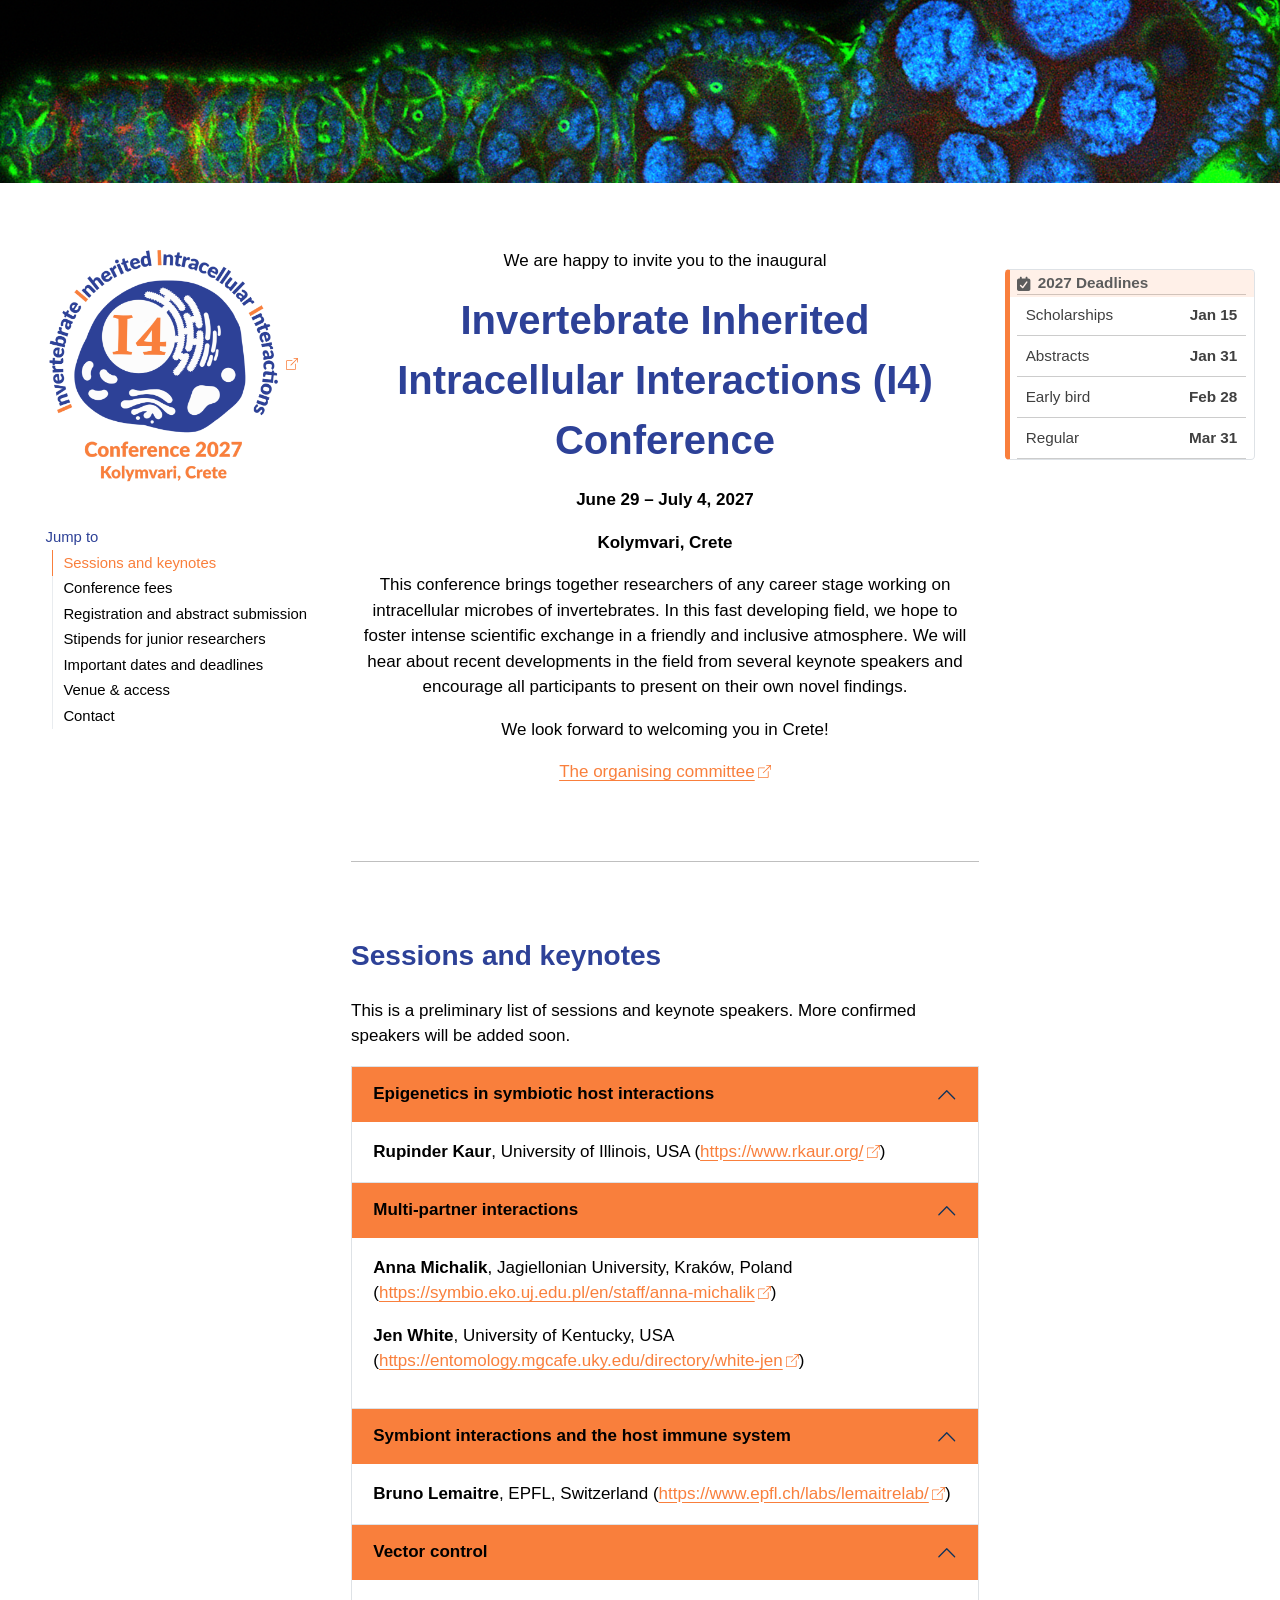
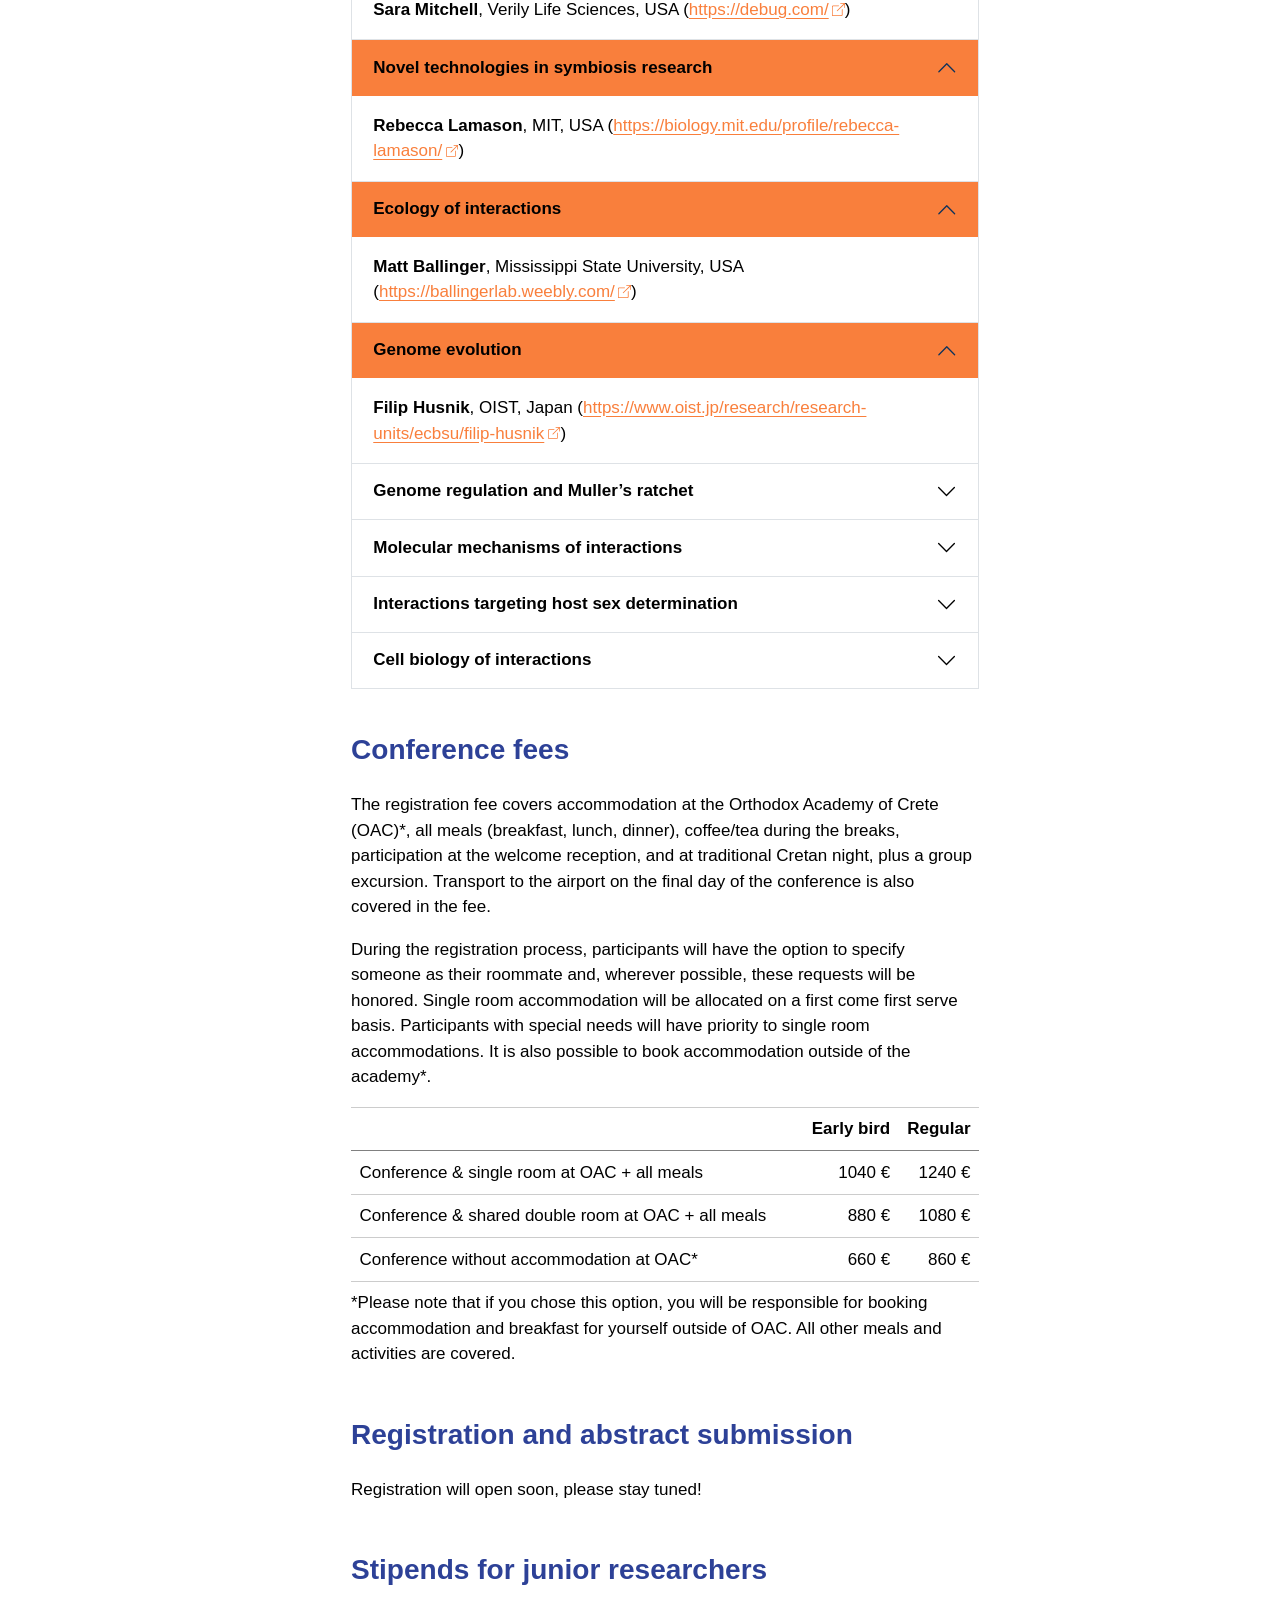
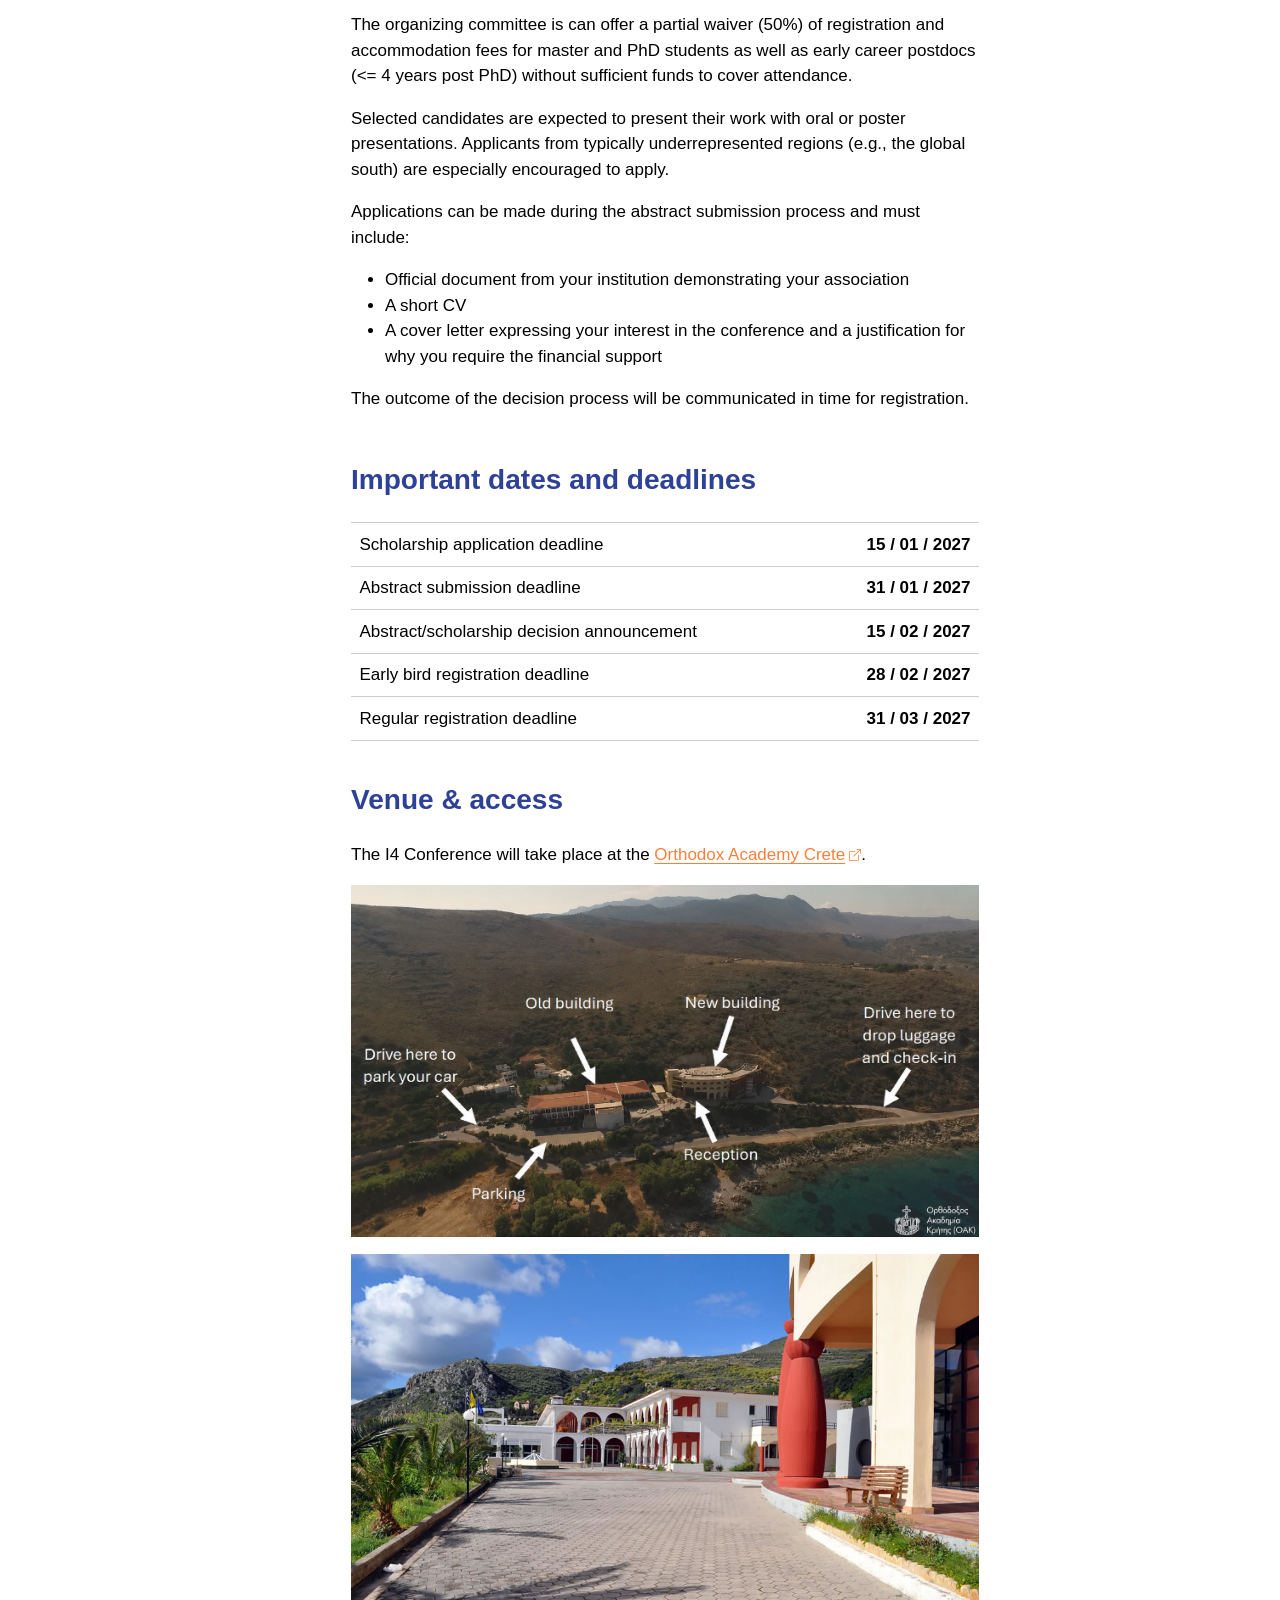
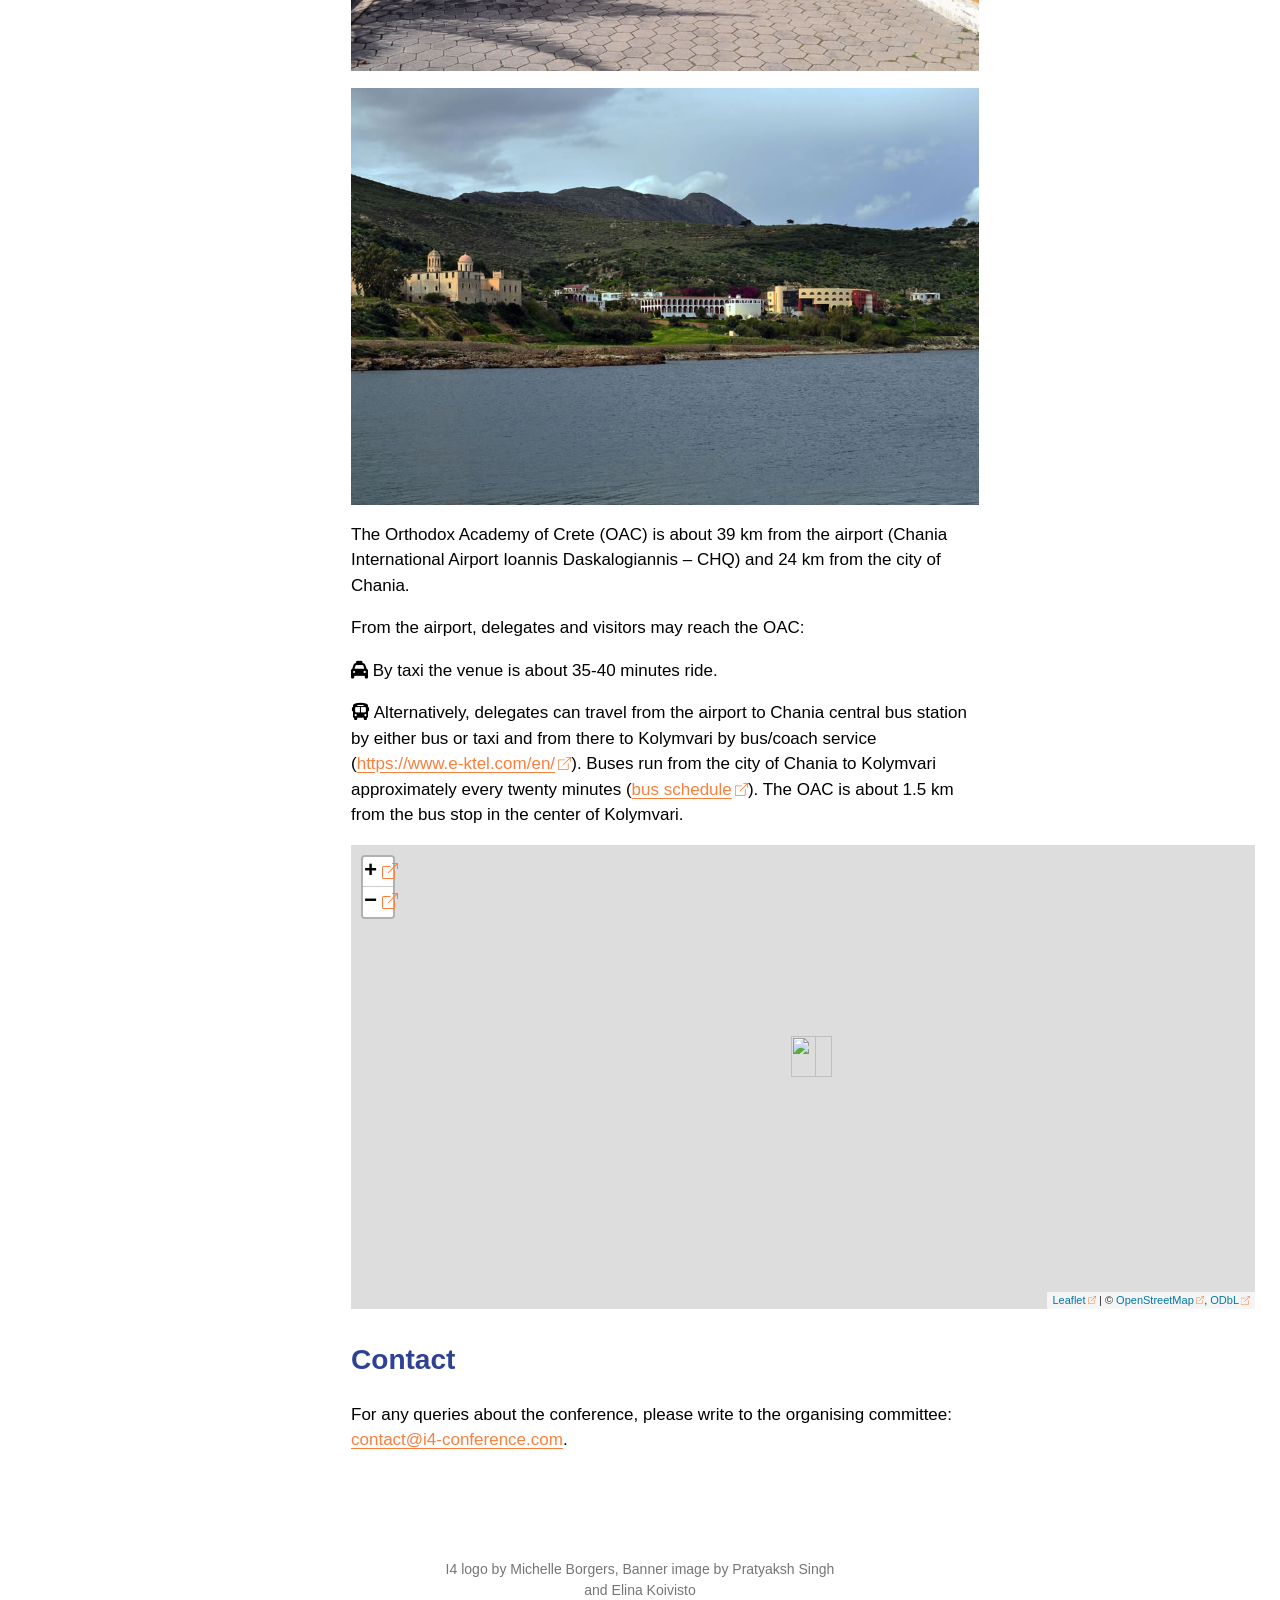
==== index.html @ f1608f6a "Built site for gh-pages" ====
<!DOCTYPE html>
<html xmlns="http://www.w3.org/1999/xhtml" lang="en" xml:lang="en"><head>

<meta charset="utf-8">
<meta name="generator" content="quarto-1.8.26">

<meta name="viewport" content="width=device-width, initial-scale=1.0, user-scalable=yes">


<title>I4 Conference – i4 conference website</title>
<style>
code{white-space: pre-wrap;}
span.smallcaps{font-variant: small-caps;}
div.columns{display: flex; gap: min(4vw, 1.5em);}
div.column{flex: auto; overflow-x: auto;}
div.hanging-indent{margin-left: 1.5em; text-indent: -1.5em;}
ul.task-list{list-style: none;}
ul.task-list li input[type="checkbox"] {
  width: 0.8em;
  margin: 0 0.8em 0.2em -1em; /* quarto-specific, see https://github.com/quarto-dev/quarto-cli/issues/4556 */ 
  vertical-align: middle;
}
</style>


<script src="site_libs/quarto-nav/quarto-nav.js"></script>
<script src="site_libs/quarto-nav/headroom.min.js"></script>
<script src="site_libs/clipboard/clipboard.min.js"></script>
<script src="site_libs/quarto-search/autocomplete.umd.js"></script>
<script src="site_libs/quarto-search/fuse.min.js"></script>
<script src="site_libs/quarto-search/quarto-search.js"></script>
<meta name="quarto:offset" content="./">
<script src="site_libs/quarto-html/quarto.js" type="module"></script>
<script src="site_libs/quarto-html/tabsets/tabsets.js" type="module"></script>
<script src="site_libs/quarto-html/axe/axe-check.js" type="module"></script>
<script src="site_libs/quarto-html/popper.min.js"></script>
<script src="site_libs/quarto-html/tippy.umd.min.js"></script>
<script src="site_libs/quarto-html/anchor.min.js"></script>
<link href="site_libs/quarto-html/tippy.css" rel="stylesheet">
<link href="site_libs/quarto-html/quarto-syntax-highlighting-587c61ba64f3a5504c4d52d930310e48.css" rel="stylesheet" id="quarto-text-highlighting-styles">
<script src="site_libs/bootstrap/bootstrap.min.js"></script>
<link href="site_libs/bootstrap/bootstrap-icons.css" rel="stylesheet">
<link href="site_libs/bootstrap/bootstrap-b3a1303b6fc189577b024ea4122f5282.min.css" rel="stylesheet" append-hash="true" id="quarto-bootstrap" data-mode="light">
<link href="site_libs/quarto-contrib/fontawesome-7-free-7.2.0/fontawesome.css" rel="stylesheet">
<link href="site_libs/quarto-contrib/accordion/accordion.css" rel="stylesheet">
<link href="site_libs/quarto-contrib/fontawesome6-6.7.2/all.min.css" rel="stylesheet">
<link href="site_libs/quarto-contrib/fontawesome6-6.7.2/latex-fontsize.css" rel="stylesheet">
<script id="quarto-search-options" type="application/json">{
  "location": "sidebar",
  "copy-button": false,
  "collapse-after": 3,
  "panel-placement": "start",
  "type": "textbox",
  "limit": 50,
  "keyboard-shortcut": [
    "f",
    "/",
    "s"
  ],
  "show-item-context": false,
  "language": {
    "search-no-results-text": "No results",
    "search-matching-documents-text": "matching documents",
    "search-copy-link-title": "Copy link to search",
    "search-hide-matches-text": "Hide additional matches",
    "search-more-match-text": "more match in this document",
    "search-more-matches-text": "more matches in this document",
    "search-clear-button-title": "Clear",
    "search-text-placeholder": "",
    "search-detached-cancel-button-title": "Cancel",
    "search-submit-button-title": "Submit",
    "search-label": "Search"
  }
}</script>
<style>

      .quarto-title-block .quarto-title-banner {
        background-image: url(banner.png);
background-size: cover;
      }
</style>
<link href="site_libs/htmltools-fill-0.5.9/fill.css" rel="stylesheet">
<script src="site_libs/htmlwidgets-1.6.4/htmlwidgets.js"></script>
<script src="site_libs/jquery-3.6.0/jquery-3.6.0.min.js"></script>
<link href="site_libs/leaflet-1.3.1/leaflet.css" rel="stylesheet">
<script src="site_libs/leaflet-1.3.1/leaflet.js"></script>
<link href="site_libs/leafletfix-1.0.0/leafletfix.css" rel="stylesheet">
<script src="site_libs/proj4-2.6.2/proj4.min.js"></script>
<script src="site_libs/Proj4Leaflet-1.0.1/proj4leaflet.js"></script>
<link href="site_libs/rstudio_leaflet-1.3.1/rstudio_leaflet.css" rel="stylesheet">
<script src="site_libs/leaflet-binding-2.2.3/leaflet.js"></script>
<style>
div.callout-Deadlines.callout {
  border-left-color: #F97F3C;
}
div.callout-Deadlines.callout-style-default .callout-header {
  background-color: rgba(249, 127, 60, 0.13);
}
div.callout-Deadlines .callout-toggle::before {  background-image: url('data:image/svg+xml,<svg xmlns="http://www.w3.org/2000/svg" width="16" height="16" fill="rgb(33, 37, 41)" class="bi bi-chevron-down" viewBox="0 0 16 16"><path fill-rule="evenodd" d="M1.646 4.646a.5.5 0 0 1 .708 0L8 10.293l5.646-5.647a.5.5 0 0 1 .708.708l-6 6a.5.5 0 0 1-.708 0l-6-6a.5.5 0 0 1 0-.708z"/></svg>');}
div.callout-Deadlines.callout-style-default .callout-icon::before, div.callout-Deadlines.callout-titled .callout-icon::before {
  font-family: 'Font Awesome 7 Free';
  font-weight: 900;
  font-style: normal;
  content: '\f274' !important;
  background-image: none;
}
</style>


</head>

<body class="nav-sidebar floating slimcontent quarto-light">

<div id="quarto-search-results"></div>
  <header id="quarto-header" class="headroom fixed-top quarto-banner">
  <nav class="quarto-secondary-nav">
    <div class="container-fluid d-flex">
      <button type="button" class="quarto-btn-toggle btn" data-bs-toggle="collapse" role="button" data-bs-target=".quarto-sidebar-collapse-item" aria-controls="quarto-sidebar" aria-expanded="false" aria-label="Toggle sidebar navigation" onclick="if (window.quartoToggleHeadroom) { window.quartoToggleHeadroom(); }">
        <i class="bi bi-layout-text-sidebar-reverse"></i>
      </button>
        <nav class="quarto-page-breadcrumbs" aria-label="breadcrumb"><ol class="breadcrumb"><li class="breadcrumb-item"><p><br> <br></p></li></ol></nav>
        <a class="flex-grow-1" role="navigation" data-bs-toggle="collapse" data-bs-target=".quarto-sidebar-collapse-item" aria-controls="quarto-sidebar" aria-expanded="false" aria-label="Toggle sidebar navigation" onclick="if (window.quartoToggleHeadroom) { window.quartoToggleHeadroom(); }">      
        </a>
      <button type="button" class="btn quarto-search-button" aria-label="Search" onclick="window.quartoOpenSearch();">
        <i class="bi bi-search"></i>
      </button>
    </div>
  </nav>
</header>
<!-- content -->
<header id="title-block-header" class="quarto-title-block default toc-left page-columns page-full">
  <div class="quarto-title-banner page-columns page-full">
    <div class="quarto-title column-body">
      <h1 class="title"><p><br> <br></p></h1>
                      </div>
  </div>
    
  
  <div class="quarto-title-meta">

      
    
      
    </div>
    
  
  </header><div id="quarto-content" class="quarto-container page-columns page-rows-contents page-layout-article">
<!-- sidebar -->
  <nav id="quarto-sidebar" class="sidebar collapse collapse-horizontal quarto-sidebar-collapse-item sidebar-navigation floating overflow-auto">
    <div class="pt-lg-2 mt-2 text-left sidebar-header">
      <a href="./index.html" class="sidebar-logo-link">
      <img src="./logo.png" alt="" class="sidebar-logo light-content py-0 d-lg-inline d-none">
      <img src="./logo.png" alt="" class="sidebar-logo dark-content py-0 d-lg-inline d-none">
      </a>
      </div>
        <div class="mt-2 flex-shrink-0 align-items-center">
        <div class="sidebar-search">
        <div id="quarto-search" class="" title="Search"></div>
        </div>
        </div>
    <nav id="TOC" role="doc-toc" class="toc-active">
    <h2 id="toc-title">Jump to</h2>
   
  <ul>
  <li><a href="#sessions-and-keynotes" id="toc-sessions-and-keynotes" class="nav-link active" data-scroll-target="#sessions-and-keynotes">Sessions and keynotes</a></li>
  <li><a href="#conference-fees" id="toc-conference-fees" class="nav-link" data-scroll-target="#conference-fees">Conference fees</a></li>
  <li><a href="#registration-and-abstract-submission" id="toc-registration-and-abstract-submission" class="nav-link" data-scroll-target="#registration-and-abstract-submission">Registration and abstract submission</a></li>
  <li><a href="#stipends-for-junior-researchers" id="toc-stipends-for-junior-researchers" class="nav-link" data-scroll-target="#stipends-for-junior-researchers">Stipends for junior researchers</a></li>
  <li><a href="#important-dates-and-deadlines" id="toc-important-dates-and-deadlines" class="nav-link" data-scroll-target="#important-dates-and-deadlines">Important dates and deadlines</a></li>
  <li><a href="#venue-access" id="toc-venue-access" class="nav-link" data-scroll-target="#venue-access">Venue &amp; access</a></li>
  <li><a href="#contact" id="toc-contact" class="nav-link" data-scroll-target="#contact">Contact</a></li>
  </ul>
</nav>
</nav>
<div id="quarto-sidebar-glass" class="quarto-sidebar-collapse-item" data-bs-toggle="collapse" data-bs-target=".quarto-sidebar-collapse-item"></div>
<!-- margin-sidebar -->
    <div id="quarto-margin-sidebar" class="sidebar margin-sidebar zindex-bottom">
    </div>
<!-- main -->
<main class="content quarto-banner-title-block page-columns page-full" id="quarto-document-content">





<center>
<p>We are happy to invite you to the inaugural</p>
<p><span style="color: #2D4197; font-size: 40px; font-weight: bold">Invertebrate Inherited Intracellular Interactions (I4) Conference</span></p>
<p><span style="font-size: 28px; font-weight: bold"></span></p>
<p>
<b>June 29 – July 4, 2027</b>
</p>
<p>
<b>Kolymvari, Crete</b>
</p>
<p></p>
<p>This conference brings together researchers of any career stage working on intracellular microbes of invertebrates. In this fast developing field, we hope to foster intense scientific exchange in a friendly and inclusive atmosphere. We will hear about recent developments in the field from several keynote speakers and encourage all participants to present on their own novel findings.</p>
<p>We look forward to welcoming you in Crete!</p>
<p><a href="./team.html">The organising committee</a></p>
</center>

<div class="no-row-height column-margin column-container"><div class="">
<div class="callout callout-style-default callout-Deadlines callout-titled">
<div class="callout-header d-flex align-content-center">
<div class="callout-icon-container">
<i class="callout-icon"></i>
</div>
<div class="callout-title-container flex-fill">
<span class="screen-reader-only">Deadlines</span>2027 Deadlines
</div>
</div>
<div class="callout-body-container callout-body">
<table class="caption-top table">
<tbody>
<tr class="odd">
<td>Scholarships</td>
<td style="text-align: right;"><strong>Jan 15</strong></td>
</tr>
<tr class="even">
<td>Abstracts</td>
<td style="text-align: right;"><strong>Jan 31</strong></td>
</tr>
<tr class="odd">
<td>Early bird</td>
<td style="text-align: right;"><strong>Feb 28</strong></td>
</tr>
<tr class="even">
<td>Regular</td>
<td style="text-align: right;"><strong>Mar 31</strong></td>
</tr>
</tbody>
</table>
</div>
</div>
</div></div><p><br></p>
<hr>
<p><br></p>
<section id="sessions-and-keynotes" class="level2">
<h2 class="anchored" data-anchor-id="sessions-and-keynotes">Sessions and keynotes</h2>
<p>This is a preliminary list of sessions and keynote speakers. More confirmed speakers will be added soon.</p>
<div id="quarto-accordion-sessions" class="accordion quarto-accordion">
<div class="accordion-item">
<div class="accordion-header" id="heading-quarto-accordion-sessions-teractionskaurorg-1">
<button class="accordion-button " type="button" data-bs-toggle="collapse" data-bs-target="#collapse-quarto-accordion-sessions-teractionskaurorg-1" aria-expanded="true" aria-controls="collapse-quarto-accordion-sessions-teractionskaurorg-1">
<div class="accordion-header-content">
Epigenetics in symbiotic host interactions
</div>
</button>
</div>
<div id="collapse-quarto-accordion-sessions-teractionskaurorg-1" class="accordion-collapse collapse show" aria-labelledby="heading-quarto-accordion-sessions-teractionskaurorg-1" data-bs-parent="#quarto-accordion-sessions">
<div class="accordion-body">
<div class="accordion-body-content">
<strong>Rupinder Kaur</strong>, University of Illinois, USA (<a href="https://www.rkaur.org/">https://www.rkaur.org/</a>)
</div>
</div>
</div>
</div>
<div class="accordion-item">
<div class="accordion-header" id="heading-quarto-accordion-sessions-teractionswhitejen-2">
<button class="accordion-button " type="button" data-bs-toggle="collapse" data-bs-target="#collapse-quarto-accordion-sessions-teractionswhitejen-2" aria-expanded="true" aria-controls="collapse-quarto-accordion-sessions-teractionswhitejen-2">
<div class="accordion-header-content">
Multi-partner interactions
</div>
</button>
</div>
<div id="collapse-quarto-accordion-sessions-teractionswhitejen-2" class="accordion-collapse collapse show" aria-labelledby="heading-quarto-accordion-sessions-teractionswhitejen-2" data-bs-parent="#quarto-accordion-sessions">
<div class="accordion-body">
<div class="accordion-body-content">
<p><strong>Anna Michalik</strong>, Jagiellonian University, Kraków, Poland (<a href="https://symbio.eko.uj.edu.pl/en/staff/anna-michalik">https://symbio.eko.uj.edu.pl/en/staff/anna-michalik</a>)<br>
</p>
<p><strong>Jen White</strong>, University of Kentucky, USA (<a href="https://entomology.mgcafe.uky.edu/directory/white-jen">https://entomology.mgcafe.uky.edu/directory/white-jen</a>)</p>
</div>
</div>
</div>
</div>
<div class="accordion-item">
<div class="accordion-header" id="heading-quarto-accordion-sessions-unesystemaitrelab-3">
<button class="accordion-button " type="button" data-bs-toggle="collapse" data-bs-target="#collapse-quarto-accordion-sessions-unesystemaitrelab-3" aria-expanded="true" aria-controls="collapse-quarto-accordion-sessions-unesystemaitrelab-3">
<div class="accordion-header-content">
Symbiont interactions and the host immune system
</div>
</button>
</div>
<div id="collapse-quarto-accordion-sessions-unesystemaitrelab-3" class="accordion-collapse collapse show" aria-labelledby="heading-quarto-accordion-sessions-unesystemaitrelab-3" data-bs-parent="#quarto-accordion-sessions">
<div class="accordion-body">
<div class="accordion-body-content">
<strong>Bruno Lemaitre</strong>, EPFL, Switzerland (<a href="https://www.epfl.ch/labs/lemaitrelab/">https://www.epfl.ch/labs/lemaitrelab/</a>)
</div>
</div>
</div>
</div>
<div class="accordion-item">
<div class="accordion-header" id="heading-quarto-accordion-sessions-orcontrolebugcom-4">
<button class="accordion-button " type="button" data-bs-toggle="collapse" data-bs-target="#collapse-quarto-accordion-sessions-orcontrolebugcom-4" aria-expanded="true" aria-controls="collapse-quarto-accordion-sessions-orcontrolebugcom-4">
<div class="accordion-header-content">
Vector control
</div>
</button>
</div>
<div id="collapse-quarto-accordion-sessions-orcontrolebugcom-4" class="accordion-collapse collapse show" aria-labelledby="heading-quarto-accordion-sessions-orcontrolebugcom-4" data-bs-parent="#quarto-accordion-sessions">
<div class="accordion-body">
<div class="accordion-body-content">
<strong>Sara Mitchell</strong>, Verily Life Sciences, USA (<a href="https://debug.com/">https://debug.com/</a>)
</div>
</div>
</div>
</div>
<div class="accordion-item">
<div class="accordion-header" id="heading-quarto-accordion-sessions-sresearchlamason-5">
<button class="accordion-button " type="button" data-bs-toggle="collapse" data-bs-target="#collapse-quarto-accordion-sessions-sresearchlamason-5" aria-expanded="true" aria-controls="collapse-quarto-accordion-sessions-sresearchlamason-5">
<div class="accordion-header-content">
Novel technologies in symbiosis research
</div>
</button>
</div>
<div id="collapse-quarto-accordion-sessions-sresearchlamason-5" class="accordion-collapse collapse show" aria-labelledby="heading-quarto-accordion-sessions-sresearchlamason-5" data-bs-parent="#quarto-accordion-sessions">
<div class="accordion-body">
<div class="accordion-body-content">
<strong>Rebecca Lamason</strong>, MIT, USA (<a href="https://biology.mit.edu/profile/rebecca-lamason/">https://biology.mit.edu/profile/rebecca-lamason/</a>)
</div>
</div>
</div>
</div>
<div class="accordion-item">
<div class="accordion-header" id="heading-quarto-accordion-sessions-teractionseblycom-6">
<button class="accordion-button " type="button" data-bs-toggle="collapse" data-bs-target="#collapse-quarto-accordion-sessions-teractionseblycom-6" aria-expanded="true" aria-controls="collapse-quarto-accordion-sessions-teractionseblycom-6">
<div class="accordion-header-content">
Ecology of interactions
</div>
</button>
</div>
<div id="collapse-quarto-accordion-sessions-teractionseblycom-6" class="accordion-collapse collapse show" aria-labelledby="heading-quarto-accordion-sessions-teractionseblycom-6" data-bs-parent="#quarto-accordion-sessions">
<div class="accordion-body">
<div class="accordion-body-content">
<strong>Matt Ballinger</strong>, Mississippi State University, USA (<a href="https://ballingerlab.weebly.com/">https://ballingerlab.weebly.com/</a>)
</div>
</div>
</div>
</div>
<div class="accordion-item">
<div class="accordion-header" id="heading-quarto-accordion-sessions-evolutioniphusnik-7">
<button class="accordion-button " type="button" data-bs-toggle="collapse" data-bs-target="#collapse-quarto-accordion-sessions-evolutioniphusnik-7" aria-expanded="true" aria-controls="collapse-quarto-accordion-sessions-evolutioniphusnik-7">
<div class="accordion-header-content">
Genome evolution
</div>
</button>
</div>
<div id="collapse-quarto-accordion-sessions-evolutioniphusnik-7" class="accordion-collapse collapse show" aria-labelledby="heading-quarto-accordion-sessions-evolutioniphusnik-7" data-bs-parent="#quarto-accordion-sessions">
<div class="accordion-body">
<div class="accordion-body-content">
<strong>Filip Husnik</strong>, OIST, Japan (<a href="https://www.oist.jp/research/research-units/ecbsu/filip-husnik">https://www.oist.jp/research/research-units/ecbsu/filip-husnik</a>)
</div>
</div>
</div>
</div>
<div class="accordion-item">
<div class="accordion-header" id="heading-quarto-accordion-sessions-sratchettba-8">
<button class="accordion-button collapsed" type="button" data-bs-toggle="collapse" data-bs-target="#collapse-quarto-accordion-sessions-sratchettba-8" aria-expanded="false" aria-controls="collapse-quarto-accordion-sessions-sratchettba-8">
<div class="accordion-header-content">
Genome regulation and Muller’s ratchet
</div>
</button>
</div>
<div id="collapse-quarto-accordion-sessions-sratchettba-8" class="accordion-collapse collapse" aria-labelledby="heading-quarto-accordion-sessions-sratchettba-8" data-bs-parent="#quarto-accordion-sessions">
<div class="accordion-body">
<div class="accordion-body-content">
<em>tba</em>
</div>
</div>
</div>
</div>
<div class="accordion-item">
<div class="accordion-header" id="heading-quarto-accordion-sessions-teractionstba-9">
<button class="accordion-button collapsed" type="button" data-bs-toggle="collapse" data-bs-target="#collapse-quarto-accordion-sessions-teractionstba-9" aria-expanded="false" aria-controls="collapse-quarto-accordion-sessions-teractionstba-9">
<div class="accordion-header-content">
Molecular mechanisms of interactions
</div>
</button>
</div>
<div id="collapse-quarto-accordion-sessions-teractionstba-9" class="accordion-collapse collapse" aria-labelledby="heading-quarto-accordion-sessions-teractionstba-9" data-bs-parent="#quarto-accordion-sessions">
<div class="accordion-body">
<div class="accordion-body-content">
<em>tba</em>
</div>
</div>
</div>
</div>
<div class="accordion-item">
<div class="accordion-header" id="heading-quarto-accordion-sessions-erminationtba-10">
<button class="accordion-button collapsed" type="button" data-bs-toggle="collapse" data-bs-target="#collapse-quarto-accordion-sessions-erminationtba-10" aria-expanded="false" aria-controls="collapse-quarto-accordion-sessions-erminationtba-10">
<div class="accordion-header-content">
Interactions targeting host sex determination
</div>
</button>
</div>
<div id="collapse-quarto-accordion-sessions-erminationtba-10" class="accordion-collapse collapse" aria-labelledby="heading-quarto-accordion-sessions-erminationtba-10" data-bs-parent="#quarto-accordion-sessions">
<div class="accordion-body">
<div class="accordion-body-content">
<em>tba</em>
</div>
</div>
</div>
</div>
<div class="accordion-item">
<div class="accordion-header" id="heading-quarto-accordion-sessions-teractionstba-11">
<button class="accordion-button collapsed" type="button" data-bs-toggle="collapse" data-bs-target="#collapse-quarto-accordion-sessions-teractionstba-11" aria-expanded="false" aria-controls="collapse-quarto-accordion-sessions-teractionstba-11">
<div class="accordion-header-content">
Cell biology of interactions
</div>
</button>
</div>
<div id="collapse-quarto-accordion-sessions-teractionstba-11" class="accordion-collapse collapse" aria-labelledby="heading-quarto-accordion-sessions-teractionstba-11" data-bs-parent="#quarto-accordion-sessions">
<div class="accordion-body">
<div class="accordion-body-content">
<em>tba</em>
</div>
</div>
</div>
</div>
</div>
</section>
<section id="conference-fees" class="level2">
<h2 class="anchored" data-anchor-id="conference-fees">Conference fees</h2>
<p>The registration fee covers accommodation at the Orthodox Academy of Crete (OAC)*, all meals (breakfast, lunch, dinner), coffee/tea during the breaks, participation at the welcome reception, and at traditional Cretan night, plus a group excursion. Transport to the airport on the final day of the conference is also covered in the fee.</p>
<p>During the registration process, participants will have the option to specify someone as their roommate and, wherever possible, these requests will be honored. Single room accommodation will be allocated on a first come first serve basis. Participants with special needs will have priority to single room accommodations. It is also possible to book accommodation outside of the academy*.</p>
<table class="caption-top table">
<colgroup>
<col style="width: 72%">
<col style="width: 16%">
<col style="width: 10%">
</colgroup>
<thead>
<tr class="header">
<th></th>
<th style="text-align: right;">Early bird</th>
<th style="text-align: right;">Regular</th>
</tr>
</thead>
<tbody>
<tr class="odd">
<td>Conference &amp; single room at OAC + all meals</td>
<td style="text-align: right;">1040 €</td>
<td style="text-align: right;">1240 €</td>
</tr>
<tr class="even">
<td>Conference &amp; shared double room at OAC + all meals</td>
<td style="text-align: right;">880 €</td>
<td style="text-align: right;">1080 €</td>
</tr>
<tr class="odd">
<td>Conference without accommodation at OAC*</td>
<td style="text-align: right;">660 €</td>
<td style="text-align: right;">860 €</td>
</tr>
</tbody>
</table>
<p>*Please note that if you chose this option, you will be responsible for booking accommodation and breakfast for yourself outside of OAC. All other meals and activities are covered.</p>
</section>
<section id="registration-and-abstract-submission" class="level2">
<h2 class="anchored" data-anchor-id="registration-and-abstract-submission">Registration and abstract submission</h2>
<p>Registration will open soon, please stay tuned!</p>
</section>
<section id="stipends-for-junior-researchers" class="level2">
<h2 class="anchored" data-anchor-id="stipends-for-junior-researchers">Stipends for junior researchers</h2>
<p>The organizing committee is can offer a partial waiver (50%) of registration and accommodation fees for master and PhD students as well as early career postdocs (&lt;= 4 years post PhD) without sufficient funds to cover attendance.</p>
<p>Selected candidates are expected to present their work with oral or poster presentations. Applicants from typically underrepresented regions (e.g., the global south) are especially encouraged to apply.</p>
<p>Applications can be made during the abstract submission process and must include:</p>
<ul>
<li>Official document from your institution demonstrating your association</li>
<li>A short CV</li>
<li>A cover letter expressing your interest in the conference and a justification for why you require the financial support</li>
</ul>
<p>The outcome of the decision process will be communicated in time for registration.</p>
</section>
<section id="important-dates-and-deadlines" class="level2">
<h2 class="anchored" data-anchor-id="important-dates-and-deadlines">Important dates and deadlines</h2>
<table class="caption-top table">
<tbody>
<tr class="odd">
<td>Scholarship application deadline</td>
<td style="text-align: right;"><strong>15 / 01 / 2027</strong></td>
</tr>
<tr class="even">
<td>Abstract submission deadline</td>
<td style="text-align: right;"><strong>31 / 01 / 2027</strong></td>
</tr>
<tr class="odd">
<td>Abstract/scholarship decision announcement</td>
<td style="text-align: right;"><strong>15 / 02 / 2027</strong></td>
</tr>
<tr class="even">
<td>Early bird registration deadline</td>
<td style="text-align: right;"><strong>28 / 02 / 2027</strong></td>
</tr>
<tr class="odd">
<td>Regular registration deadline</td>
<td style="text-align: right;"><strong>31 / 03 / 2027</strong></td>
</tr>
</tbody>
</table>
</section>
<section id="venue-access" class="level2 page-columns page-full">
<h2 class="anchored" data-anchor-id="venue-access">Venue &amp; access</h2>
<p>The I4 Conference will take place at the <a href="https://www.oac.gr/en">Orthodox Academy Crete</a>.</p>
<p><img src="OAC1.jpg" class="img-fluid"></p>
<p><img src="OAC2.jpg" class="img-fluid"></p>
<p><img src="OAC3.jpg" class="img-fluid"></p>
<p>The Orthodox Academy of Crete (OAC) is about 39 km from the airport (Chania International Airport Ioannis Daskalogiannis – CHQ) and 24 km from the city of Chania.</p>
<p>From the airport, delegates and visitors may reach the OAC:</p>
<p><i class="fa-solid fa-taxi" aria-label="taxi"></i> By taxi the venue is about 35-40 minutes ride.</p>
<p><i class="fa-solid fa-bus" aria-label="bus"></i> Alternatively, delegates can travel from the airport to Chania central bus station by either bus or taxi and from there to Kolymvari by bus/coach service (<a href="https://www.e-ktel.com/en/">https://www.e-ktel.com/en/</a>). Buses run from the city of Chania to Kolymvari approximately every twenty minutes (<a href="https://www.e-ktel.com/images/announcements/CHANIA_FROM_11-09-2026A.pdf">bus schedule</a>). The OAC is about 1.5 km from the bus stop in the center of Kolymvari.</p>
<div class="cell page-columns page-full">
<div class="cell-output-display column-screen-inset-right">
<div class="leaflet html-widget html-fill-item" id="htmlwidget-795f81df60bdaf9429ae" style="width:100%;height:464px;"></div>
<script type="application/json" data-for="htmlwidget-795f81df60bdaf9429ae">{"x":{"options":{"crs":{"crsClass":"L.CRS.EPSG3857","code":null,"proj4def":null,"projectedBounds":null,"options":{}}},"calls":[{"method":"addTiles","args":["https://{s}.tile.openstreetmap.org/{z}/{x}/{y}.png",null,null,{"minZoom":0,"maxZoom":18,"tileSize":256,"subdomains":"abc","errorTileUrl":"","tms":false,"noWrap":false,"zoomOffset":0,"zoomReverse":false,"opacity":1,"zIndex":1,"detectRetina":false,"attribution":"&copy; <a href=\"https://openstreetmap.org/copyright/\">OpenStreetMap<\/a>,  <a href=\"https://opendatacommons.org/licenses/odbl/\">ODbL<\/a>"}]},{"method":"addMarkers","args":[35.55257186486049,23.77671513060156,null,null,null,{"interactive":true,"draggable":false,"keyboard":true,"title":"","alt":"","zIndexOffset":0,"opacity":1,"riseOnHover":false,"riseOffset":250},"Orthodox Academy of Crete",null,null,null,null,{"interactive":false,"permanent":false,"direction":"auto","opacity":1,"offset":[0,0],"textsize":"10px","textOnly":false,"className":"","sticky":true},null]}],"limits":{"lat":[35.55257186486049,35.55257186486049],"lng":[23.77671513060156,23.77671513060156]}},"evals":[],"jsHooks":[]}</script>
</div>
</div>
</section>
<section id="contact" class="level2">
<h2 class="anchored" data-anchor-id="contact">Contact</h2>
<p>For any queries about the conference, please write to the organising committee: <a href="mailto:contact@i4-conference.com">contact@i4-conference.com</a>.</p>


</section>

</main> <!-- /main -->
<script id="quarto-html-after-body" type="application/javascript">
  window.document.addEventListener("DOMContentLoaded", function (event) {
    const icon = "";
    const anchorJS = new window.AnchorJS();
    anchorJS.options = {
      placement: 'right',
      icon: icon
    };
    anchorJS.add('.anchored');
    const isCodeAnnotation = (el) => {
      for (const clz of el.classList) {
        if (clz.startsWith('code-annotation-')) {                     
          return true;
        }
      }
      return false;
    }
    const onCopySuccess = function(e) {
      // button target
      const button = e.trigger;
      // don't keep focus
      button.blur();
      // flash "checked"
      button.classList.add('code-copy-button-checked');
      var currentTitle = button.getAttribute("title");
      button.setAttribute("title", "Copied!");
      let tooltip;
      if (window.bootstrap) {
        button.setAttribute("data-bs-toggle", "tooltip");
        button.setAttribute("data-bs-placement", "left");
        button.setAttribute("data-bs-title", "Copied!");
        tooltip = new bootstrap.Tooltip(button, 
          { trigger: "manual", 
            customClass: "code-copy-button-tooltip",
            offset: [0, -8]});
        tooltip.show();    
      }
      setTimeout(function() {
        if (tooltip) {
          tooltip.hide();
          button.removeAttribute("data-bs-title");
          button.removeAttribute("data-bs-toggle");
          button.removeAttribute("data-bs-placement");
        }
        button.setAttribute("title", currentTitle);
        button.classList.remove('code-copy-button-checked');
      }, 1000);
      // clear code selection
      e.clearSelection();
    }
    const getTextToCopy = function(trigger) {
      const outerScaffold = trigger.parentElement.cloneNode(true);
      const codeEl = outerScaffold.querySelector('code');
      for (const childEl of codeEl.children) {
        if (isCodeAnnotation(childEl)) {
          childEl.remove();
        }
      }
      return codeEl.innerText;
    }
    const clipboard = new window.ClipboardJS('.code-copy-button:not([data-in-quarto-modal])', {
      text: getTextToCopy
    });
    clipboard.on('success', onCopySuccess);
    if (window.document.getElementById('quarto-embedded-source-code-modal')) {
      const clipboardModal = new window.ClipboardJS('.code-copy-button[data-in-quarto-modal]', {
        text: getTextToCopy,
        container: window.document.getElementById('quarto-embedded-source-code-modal')
      });
      clipboardModal.on('success', onCopySuccess);
    }
      var localhostRegex = new RegExp(/^(?:http|https):\/\/localhost\:?[0-9]*\//);
      var mailtoRegex = new RegExp(/^mailto:/);
        var filterRegex = new RegExp("https:\/\/Symbiont-Evolution-Lab\.github\.io\/i4-webpage\/");
      var isInternal = (href) => {
          return filterRegex.test(href) || localhostRegex.test(href) || mailtoRegex.test(href);
      }
      // Inspect non-navigation links and adorn them if external
     var links = window.document.querySelectorAll('a[href]:not(.nav-link):not(.navbar-brand):not(.toc-action):not(.sidebar-link):not(.sidebar-item-toggle):not(.pagination-link):not(.no-external):not([aria-hidden]):not(.dropdown-item):not(.quarto-navigation-tool):not(.about-link)');
      for (var i=0; i<links.length; i++) {
        const link = links[i];
        if (!isInternal(link.href)) {
          // undo the damage that might have been done by quarto-nav.js in the case of
          // links that we want to consider external
          if (link.dataset.originalHref !== undefined) {
            link.href = link.dataset.originalHref;
          }
            // target, if specified
            link.setAttribute("target", "_blank");
            if (link.getAttribute("rel") === null) {
              link.setAttribute("rel", "noopener");
            }
            // default icon
            link.classList.add("external");
        }
      }
    function tippyHover(el, contentFn, onTriggerFn, onUntriggerFn) {
      const config = {
        allowHTML: true,
        maxWidth: 500,
        delay: 100,
        arrow: false,
        appendTo: function(el) {
            return el.parentElement;
        },
        interactive: true,
        interactiveBorder: 10,
        theme: 'quarto',
        placement: 'bottom-start',
      };
      if (contentFn) {
        config.content = contentFn;
      }
      if (onTriggerFn) {
        config.onTrigger = onTriggerFn;
      }
      if (onUntriggerFn) {
        config.onUntrigger = onUntriggerFn;
      }
      window.tippy(el, config); 
    }
    const noterefs = window.document.querySelectorAll('a[role="doc-noteref"]');
    for (var i=0; i<noterefs.length; i++) {
      const ref = noterefs[i];
      tippyHover(ref, function() {
        // use id or data attribute instead here
        let href = ref.getAttribute('data-footnote-href') || ref.getAttribute('href');
        try { href = new URL(href).hash; } catch {}
        const id = href.replace(/^#\/?/, "");
        const note = window.document.getElementById(id);
        if (note) {
          return note.innerHTML;
        } else {
          return "";
        }
      });
    }
    const xrefs = window.document.querySelectorAll('a.quarto-xref');
    const processXRef = (id, note) => {
      // Strip column container classes
      const stripColumnClz = (el) => {
        el.classList.remove("page-full", "page-columns");
        if (el.children) {
          for (const child of el.children) {
            stripColumnClz(child);
          }
        }
      }
      stripColumnClz(note)
      if (id === null || id.startsWith('sec-')) {
        // Special case sections, only their first couple elements
        const container = document.createElement("div");
        if (note.children && note.children.length > 2) {
          container.appendChild(note.children[0].cloneNode(true));
          for (let i = 1; i < note.children.length; i++) {
            const child = note.children[i];
            if (child.tagName === "P" && child.innerText === "") {
              continue;
            } else {
              container.appendChild(child.cloneNode(true));
              break;
            }
          }
          if (window.Quarto?.typesetMath) {
            window.Quarto.typesetMath(container);
          }
          return container.innerHTML
        } else {
          if (window.Quarto?.typesetMath) {
            window.Quarto.typesetMath(note);
          }
          return note.innerHTML;
        }
      } else {
        // Remove any anchor links if they are present
        const anchorLink = note.querySelector('a.anchorjs-link');
        if (anchorLink) {
          anchorLink.remove();
        }
        if (window.Quarto?.typesetMath) {
          window.Quarto.typesetMath(note);
        }
        if (note.classList.contains("callout")) {
          return note.outerHTML;
        } else {
          return note.innerHTML;
        }
      }
    }
    for (var i=0; i<xrefs.length; i++) {
      const xref = xrefs[i];
      tippyHover(xref, undefined, function(instance) {
        instance.disable();
        let url = xref.getAttribute('href');
        let hash = undefined; 
        if (url.startsWith('#')) {
          hash = url;
        } else {
          try { hash = new URL(url).hash; } catch {}
        }
        if (hash) {
          const id = hash.replace(/^#\/?/, "");
          const note = window.document.getElementById(id);
          if (note !== null) {
            try {
              const html = processXRef(id, note.cloneNode(true));
              instance.setContent(html);
            } finally {
              instance.enable();
              instance.show();
            }
          } else {
            // See if we can fetch this
            fetch(url.split('#')[0])
            .then(res => res.text())
            .then(html => {
              const parser = new DOMParser();
              const htmlDoc = parser.parseFromString(html, "text/html");
              const note = htmlDoc.getElementById(id);
              if (note !== null) {
                const html = processXRef(id, note);
                instance.setContent(html);
              } 
            }).finally(() => {
              instance.enable();
              instance.show();
            });
          }
        } else {
          // See if we can fetch a full url (with no hash to target)
          // This is a special case and we should probably do some content thinning / targeting
          fetch(url)
          .then(res => res.text())
          .then(html => {
            const parser = new DOMParser();
            const htmlDoc = parser.parseFromString(html, "text/html");
            const note = htmlDoc.querySelector('main.content');
            if (note !== null) {
              // This should only happen for chapter cross references
              // (since there is no id in the URL)
              // remove the first header
              if (note.children.length > 0 && note.children[0].tagName === "HEADER") {
                note.children[0].remove();
              }
              const html = processXRef(null, note);
              instance.setContent(html);
            } 
          }).finally(() => {
            instance.enable();
            instance.show();
          });
        }
      }, function(instance) {
      });
    }
        let selectedAnnoteEl;
        const selectorForAnnotation = ( cell, annotation) => {
          let cellAttr = 'data-code-cell="' + cell + '"';
          let lineAttr = 'data-code-annotation="' +  annotation + '"';
          const selector = 'span[' + cellAttr + '][' + lineAttr + ']';
          return selector;
        }
        const selectCodeLines = (annoteEl) => {
          const doc = window.document;
          const targetCell = annoteEl.getAttribute("data-target-cell");
          const targetAnnotation = annoteEl.getAttribute("data-target-annotation");
          const annoteSpan = window.document.querySelector(selectorForAnnotation(targetCell, targetAnnotation));
          const lines = annoteSpan.getAttribute("data-code-lines").split(",");
          const lineIds = lines.map((line) => {
            return targetCell + "-" + line;
          })
          let top = null;
          let height = null;
          let parent = null;
          if (lineIds.length > 0) {
              //compute the position of the single el (top and bottom and make a div)
              const el = window.document.getElementById(lineIds[0]);
              top = el.offsetTop;
              height = el.offsetHeight;
              parent = el.parentElement.parentElement;
            if (lineIds.length > 1) {
              const lastEl = window.document.getElementById(lineIds[lineIds.length - 1]);
              const bottom = lastEl.offsetTop + lastEl.offsetHeight;
              height = bottom - top;
            }
            if (top !== null && height !== null && parent !== null) {
              // cook up a div (if necessary) and position it 
              let div = window.document.getElementById("code-annotation-line-highlight");
              if (div === null) {
                div = window.document.createElement("div");
                div.setAttribute("id", "code-annotation-line-highlight");
                div.style.position = 'absolute';
                parent.appendChild(div);
              }
              div.style.top = top - 2 + "px";
              div.style.height = height + 4 + "px";
              div.style.left = 0;
              let gutterDiv = window.document.getElementById("code-annotation-line-highlight-gutter");
              if (gutterDiv === null) {
                gutterDiv = window.document.createElement("div");
                gutterDiv.setAttribute("id", "code-annotation-line-highlight-gutter");
                gutterDiv.style.position = 'absolute';
                const codeCell = window.document.getElementById(targetCell);
                const gutter = codeCell.querySelector('.code-annotation-gutter');
                gutter.appendChild(gutterDiv);
              }
              gutterDiv.style.top = top - 2 + "px";
              gutterDiv.style.height = height + 4 + "px";
            }
            selectedAnnoteEl = annoteEl;
          }
        };
        const unselectCodeLines = () => {
          const elementsIds = ["code-annotation-line-highlight", "code-annotation-line-highlight-gutter"];
          elementsIds.forEach((elId) => {
            const div = window.document.getElementById(elId);
            if (div) {
              div.remove();
            }
          });
          selectedAnnoteEl = undefined;
        };
          // Handle positioning of the toggle
      window.addEventListener(
        "resize",
        throttle(() => {
          elRect = undefined;
          if (selectedAnnoteEl) {
            selectCodeLines(selectedAnnoteEl);
          }
        }, 10)
      );
      function throttle(fn, ms) {
      let throttle = false;
      let timer;
        return (...args) => {
          if(!throttle) { // first call gets through
              fn.apply(this, args);
              throttle = true;
          } else { // all the others get throttled
              if(timer) clearTimeout(timer); // cancel #2
              timer = setTimeout(() => {
                fn.apply(this, args);
                timer = throttle = false;
              }, ms);
          }
        };
      }
        // Attach click handler to the DT
        const annoteDls = window.document.querySelectorAll('dt[data-target-cell]');
        for (const annoteDlNode of annoteDls) {
          annoteDlNode.addEventListener('click', (event) => {
            const clickedEl = event.target;
            if (clickedEl !== selectedAnnoteEl) {
              unselectCodeLines();
              const activeEl = window.document.querySelector('dt[data-target-cell].code-annotation-active');
              if (activeEl) {
                activeEl.classList.remove('code-annotation-active');
              }
              selectCodeLines(clickedEl);
              clickedEl.classList.add('code-annotation-active');
            } else {
              // Unselect the line
              unselectCodeLines();
              clickedEl.classList.remove('code-annotation-active');
            }
          });
        }
    const findCites = (el) => {
      const parentEl = el.parentElement;
      if (parentEl) {
        const cites = parentEl.dataset.cites;
        if (cites) {
          return {
            el,
            cites: cites.split(' ')
          };
        } else {
          return findCites(el.parentElement)
        }
      } else {
        return undefined;
      }
    };
    var bibliorefs = window.document.querySelectorAll('a[role="doc-biblioref"]');
    for (var i=0; i<bibliorefs.length; i++) {
      const ref = bibliorefs[i];
      const citeInfo = findCites(ref);
      if (citeInfo) {
        tippyHover(citeInfo.el, function() {
          var popup = window.document.createElement('div');
          citeInfo.cites.forEach(function(cite) {
            var citeDiv = window.document.createElement('div');
            citeDiv.classList.add('hanging-indent');
            citeDiv.classList.add('csl-entry');
            var biblioDiv = window.document.getElementById('ref-' + cite);
            if (biblioDiv) {
              citeDiv.innerHTML = biblioDiv.innerHTML;
            }
            popup.appendChild(citeDiv);
          });
          return popup.innerHTML;
        });
      }
    }
  });
  </script>
</div> <!-- /content -->
<footer class="footer">
  <div class="nav-footer">
    <div class="nav-footer-left">
      &nbsp;
    </div>   
    <div class="nav-footer-center">
      <ul class="footer-items list-unstyled">
    <li class="nav-item">
 I4 logo by Michelle Borgers, Banner image by Pratyaksh Singh and Elina Koivisto
  </li>  
</ul>
    </div>
    <div class="nav-footer-right">
      &nbsp;
    </div>
  </div>
</footer>




</body></html>
---- site_libs/quarto-html/tippy.css ----
.tippy-box[data-animation=fade][data-state=hidden]{opacity:0}[data-tippy-root]{max-width:calc(100vw - 10px)}.tippy-box{position:relative;background-color:#333;color:#fff;border-radius:4px;font-size:14px;line-height:1.4;white-space:normal;outline:0;transition-property:transform,visibility,opacity}.tippy-box[data-placement^=top]>.tippy-arrow{bottom:0}.tippy-box[data-placement^=top]>.tippy-arrow:before{bottom:-7px;left:0;border-width:8px 8px 0;border-top-color:initial;transform-origin:center top}.tippy-box[data-placement^=bottom]>.tippy-arrow{top:0}.tippy-box[data-placement^=bottom]>.tippy-arrow:before{top:-7px;left:0;border-width:0 8px 8px;border-bottom-color:initial;transform-origin:center bottom}.tippy-box[data-placement^=left]>.tippy-arrow{right:0}.tippy-box[data-placement^=left]>.tippy-arrow:before{border-width:8px 0 8px 8px;border-left-color:initial;right:-7px;transform-origin:center left}.tippy-box[data-placement^=right]>.tippy-arrow{left:0}.tippy-box[data-placement^=right]>.tippy-arrow:before{left:-7px;border-width:8px 8px 8px 0;border-right-color:initial;transform-origin:center right}.tippy-box[data-inertia][data-state=visible]{transition-timing-function:cubic-bezier(.54,1.5,.38,1.11)}.tippy-arrow{width:16px;height:16px;color:#333}.tippy-arrow:before{content:"";position:absolute;border-color:transparent;border-style:solid}.tippy-content{position:relative;padding:5px 9px;z-index:1}
---- site_libs/quarto-html/quarto-syntax-highlighting-587c61ba64f3a5504c4d52d930310e48.css ----
/* quarto syntax highlight colors */
:root {
  --quarto-hl-ot-color: #003B4F;
  --quarto-hl-at-color: #657422;
  --quarto-hl-ss-color: #20794D;
  --quarto-hl-an-color: #5E5E5E;
  --quarto-hl-fu-color: #4758AB;
  --quarto-hl-st-color: #20794D;
  --quarto-hl-cf-color: #003B4F;
  --quarto-hl-op-color: #5E5E5E;
  --quarto-hl-er-color: #AD0000;
  --quarto-hl-bn-color: #AD0000;
  --quarto-hl-al-color: #AD0000;
  --quarto-hl-va-color: #111111;
  --quarto-hl-bu-color: inherit;
  --quarto-hl-ex-color: inherit;
  --quarto-hl-pp-color: #AD0000;
  --quarto-hl-in-color: #5E5E5E;
  --quarto-hl-vs-color: #20794D;
  --quarto-hl-wa-color: #5E5E5E;
  --quarto-hl-do-color: #5E5E5E;
  --quarto-hl-im-color: #00769E;
  --quarto-hl-ch-color: #20794D;
  --quarto-hl-dt-color: #AD0000;
  --quarto-hl-fl-color: #AD0000;
  --quarto-hl-co-color: #5E5E5E;
  --quarto-hl-cv-color: #5E5E5E;
  --quarto-hl-cn-color: #8f5902;
  --quarto-hl-sc-color: #5E5E5E;
  --quarto-hl-dv-color: #AD0000;
  --quarto-hl-kw-color: #003B4F;
}

/* other quarto variables */
:root {
  --quarto-font-monospace: SFMono-Regular, Menlo, Monaco, Consolas, "Liberation Mono", "Courier New", monospace;
}

/* syntax highlight based on Pandoc's rules */
pre > code.sourceCode > span {
  color: #003B4F;
}

code.sourceCode > span {
  color: #003B4F;
}

div.sourceCode,
div.sourceCode pre.sourceCode {
  color: #003B4F;
}

/* Normal */
code span {
  color: #003B4F;
}

/* Alert */
code span.al {
  color: #AD0000;
  font-style: inherit;
}

/* Annotation */
code span.an {
  color: #5E5E5E;
  font-style: inherit;
}

/* Attribute */
code span.at {
  color: #657422;
  font-style: inherit;
}

/* BaseN */
code span.bn {
  color: #AD0000;
  font-style: inherit;
}

/* BuiltIn */
code span.bu {
  font-style: inherit;
}

/* ControlFlow */
code span.cf {
  color: #003B4F;
  font-weight: bold;
  font-style: inherit;
}

/* Char */
code span.ch {
  color: #20794D;
  font-style: inherit;
}

/* Constant */
code span.cn {
  color: #8f5902;
  font-style: inherit;
}

/* Comment */
code span.co {
  color: #5E5E5E;
  font-style: inherit;
}

/* CommentVar */
code span.cv {
  color: #5E5E5E;
  font-style: italic;
}

/* Documentation */
code span.do {
  color: #5E5E5E;
  font-style: italic;
}

/* DataType */
code span.dt {
  color: #AD0000;
  font-style: inherit;
}

/* DecVal */
code span.dv {
  color: #AD0000;
  font-style: inherit;
}

/* Error */
code span.er {
  color: #AD0000;
  font-style: inherit;
}

/* Extension */
code span.ex {
  font-style: inherit;
}

/* Float */
code span.fl {
  color: #AD0000;
  font-style: inherit;
}

/* Function */
code span.fu {
  color: #4758AB;
  font-style: inherit;
}

/* Import */
code span.im {
  color: #00769E;
  font-style: inherit;
}

/* Information */
code span.in {
  color: #5E5E5E;
  font-style: inherit;
}

/* Keyword */
code span.kw {
  color: #003B4F;
  font-weight: bold;
  font-style: inherit;
}

/* Operator */
code span.op {
  color: #5E5E5E;
  font-style: inherit;
}

/* Other */
code span.ot {
  color: #003B4F;
  font-style: inherit;
}

/* Preprocessor */
code span.pp {
  color: #AD0000;
  font-style: inherit;
}

/* SpecialChar */
code span.sc {
  color: #5E5E5E;
  font-style: inherit;
}

/* SpecialString */
code span.ss {
  color: #20794D;
  font-style: inherit;
}

/* String */
code span.st {
  color: #20794D;
  font-style: inherit;
}

/* Variable */
code span.va {
  color: #111111;
  font-style: inherit;
}

/* VerbatimString */
code span.vs {
  color: #20794D;
  font-style: inherit;
}

/* Warning */
code span.wa {
  color: #5E5E5E;
  font-style: italic;
}

.prevent-inlining {
  content: "</";
}

/*# sourceMappingURL=2dce1cc6c82594539e1579de68416b47.css.map */
---- site_libs/quarto-contrib/accordion/accordion.css ----
/* accordion css styles */

.quarto-accordion {
  margin-bottom: 10px;
}

/* Prevent long words/URLs from breaking layout */
.quarto-accordion .accordion-body-content {
  overflow-wrap: break-word;
  word-wrap: break-word;
}

.accordion-error {
  border: 1px solid #721c24;
  background-color: #f5c6cb;
  color: #721c24;
  padding: 0.75rem 1.25rem;
  border-radius: 0.25rem;
  margin: 0.5rem 0;
}
---- site_libs/quarto-contrib/fontawesome6-6.7.2/latex-fontsize.css ----
.fa-tiny {
  font-size: 0.5em;
}
.fa-scriptsize {
  font-size: 0.7em;
}
.fa-footnotesize {
  font-size: 0.8em;
}
.fa-small {
  font-size: 0.9em;
}
.fa-normalsize {
  font-size: 1em;
}
.fa-large {
  font-size: 1.2em;
}
.fa-Large {
  font-size: 1.5em;
}
.fa-LARGE {
  font-size: 1.75em;
}
.fa-huge {
  font-size: 2em;
}
.fa-Huge {
  font-size: 2.5em;
}
---- site_libs/htmltools-fill-0.5.9/fill.css ----
@layer htmltools {
  .html-fill-container {
    display: flex;
    flex-direction: column;
    /* Prevent the container from expanding vertically or horizontally beyond its
    parent's constraints. */
    min-height: 0;
    min-width: 0;
  }
  .html-fill-container > .html-fill-item {
    /* Fill items can grow and shrink freely within
    available vertical space in fillable container */
    flex: 1 1 auto;
    min-height: 0;
    min-width: 0;
  }
  .html-fill-container > :not(.html-fill-item) {
    /* Prevent shrinking or growing of non-fill items */
    flex: 0 0 auto;
  }
}
---- site_libs/leafletfix-1.0.0/leafletfix.css ----
/* Work around CSS properties introduced on img by bootstrap */
img.leaflet-tile {
  padding: 0;
  margin: 0;
  border-radius: 0;
  border: none;
}
.leaflet .info {
  padding: 6px 8px;
  font: 14px/16px Arial, Helvetica, sans-serif;
  background: white;
  background: rgba(255,255,255,0.8);
  box-shadow: 0 0 15px rgba(0,0,0,0.2);
  border-radius: 5px;
}
.leaflet .legend {
  line-height: 18px;
  color: #555;
}
.leaflet .legend svg text {
  fill: #555;
}
.leaflet .legend svg line {
  stroke: #555;
}
.leaflet .legend i {
  width: 18px;
  height: 18px;
  margin-right: 4px;
  opacity: 0.7;
  display: inline-block;
  vertical-align: top;
  /*For IE 7*/
  zoom: 1;
  *display: inline;
}
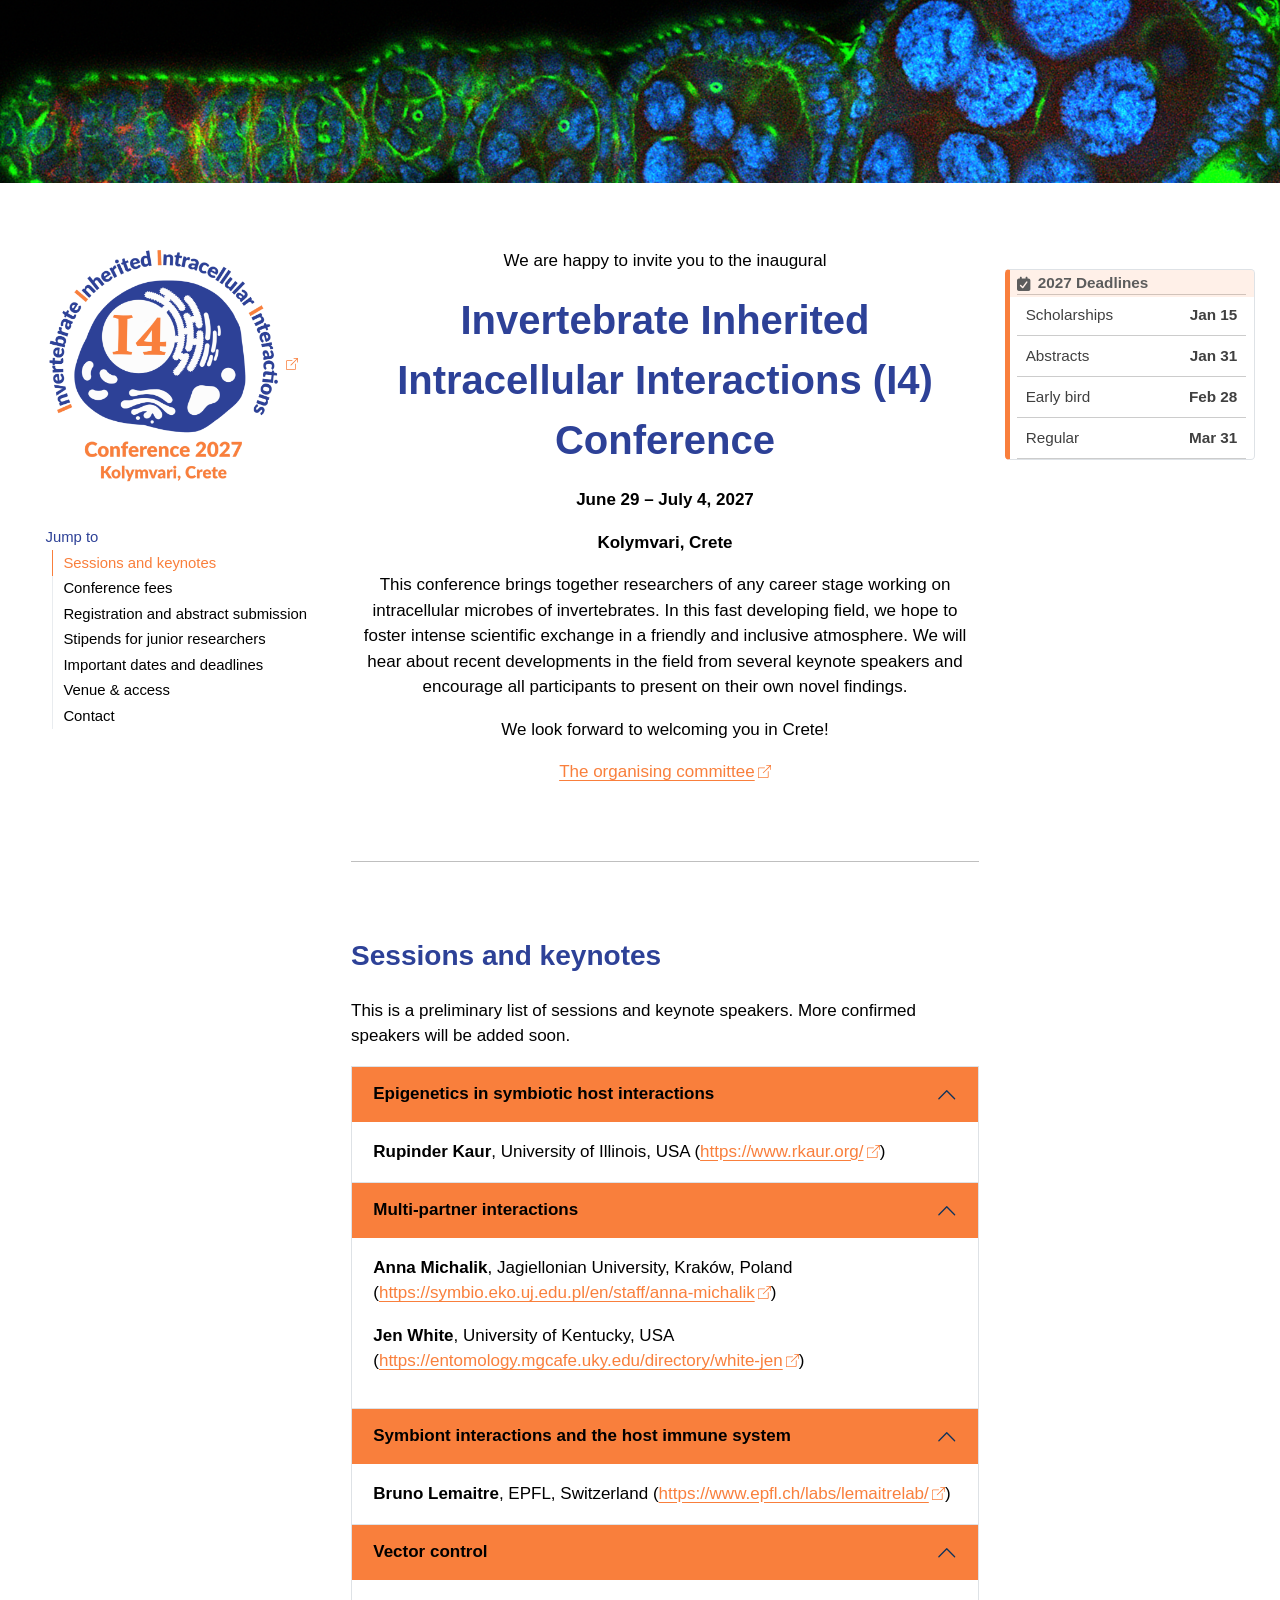
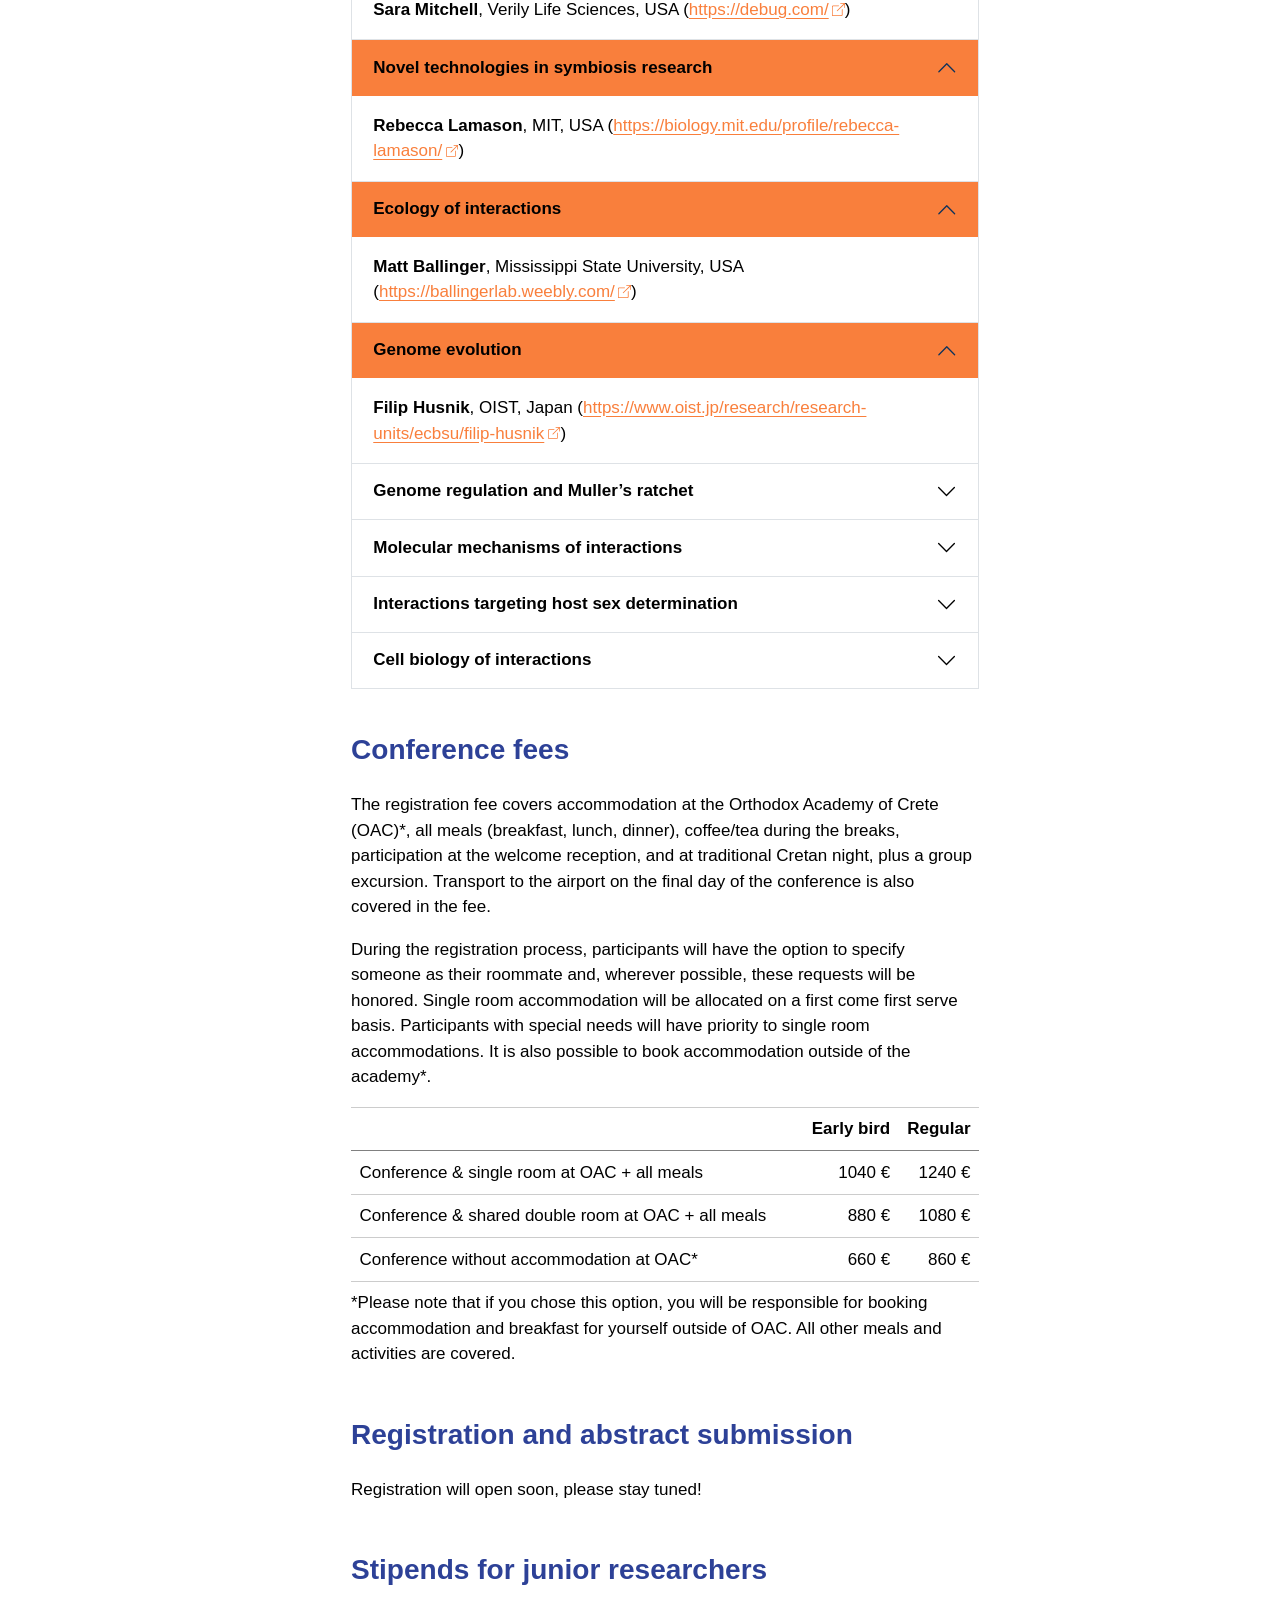
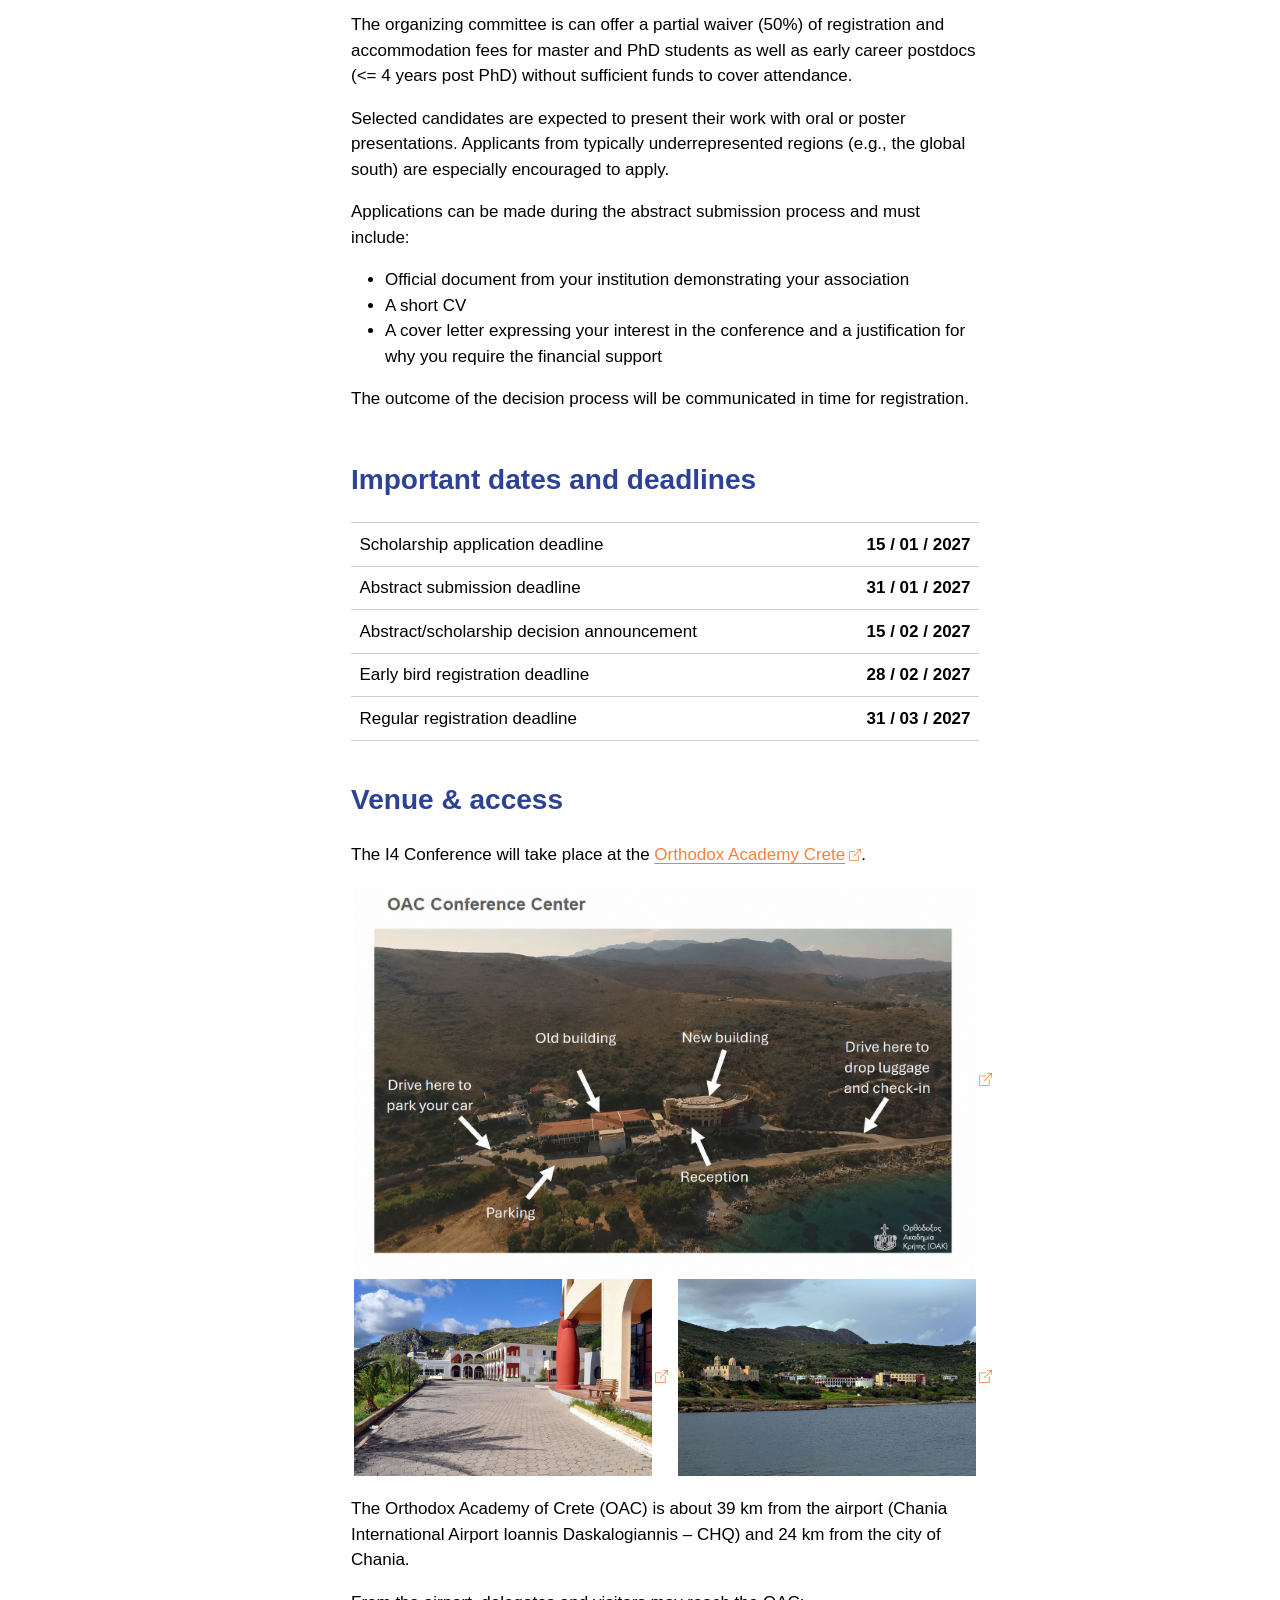
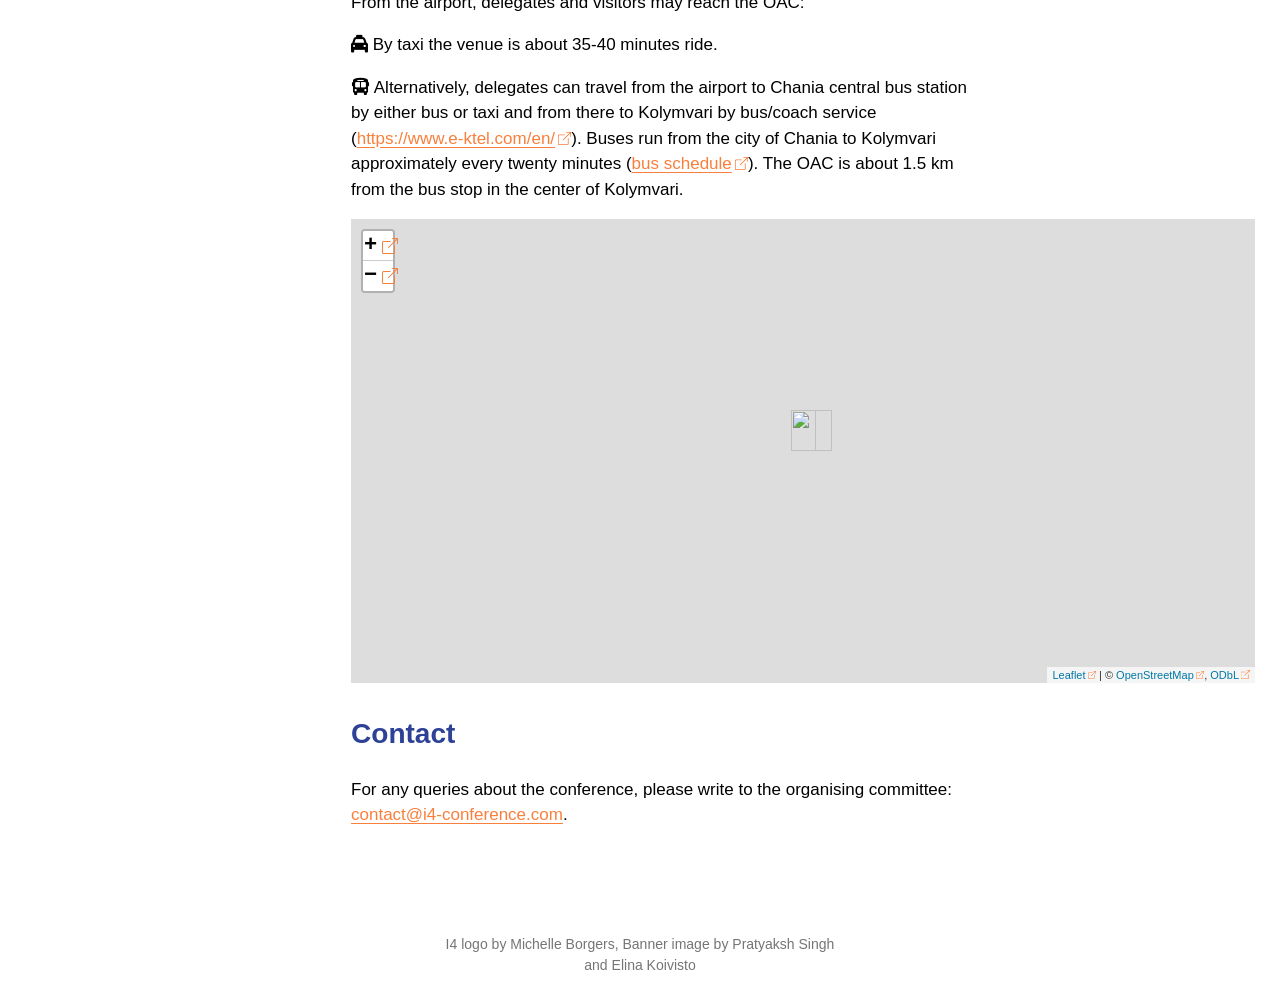
==== commit 3a734838: "Built site for gh-pages" ====
--- a/index.html
+++ b/index.html
@@ -45,6 +45,9 @@
 <link href="site_libs/quarto-contrib/accordion/accordion.css" rel="stylesheet">
 <link href="site_libs/quarto-contrib/fontawesome6-6.7.2/all.min.css" rel="stylesheet">
 <link href="site_libs/quarto-contrib/fontawesome6-6.7.2/latex-fontsize.css" rel="stylesheet">
+<script src="site_libs/quarto-contrib/glightbox/glightbox.min.js"></script>
+<link href="site_libs/quarto-contrib/glightbox/glightbox.min.css" rel="stylesheet">
+<link href="site_libs/quarto-contrib/glightbox/lightbox.css" rel="stylesheet">
 <script id="quarto-search-options" type="application/json">{
   "location": "sidebar",
   "copy-button": false,
@@ -502,17 +505,29 @@
 <section id="venue-access" class="level2 page-columns page-full">
 <h2 class="anchored" data-anchor-id="venue-access">Venue &amp; access</h2>
 <p>The I4 Conference will take place at the <a href="https://www.oac.gr/en">Orthodox Academy Crete</a>.</p>
-<p><img src="OAC1.jpg" class="img-fluid"></p>
-<p><img src="OAC2.jpg" class="img-fluid"></p>
-<p><img src="OAC3.jpg" class="img-fluid"></p>
+<div class="quarto-layout-panel" data-layout="[[1] ,[1,1]]">
+<div class="quarto-layout-row">
+<div class="quarto-layout-cell" style="flex-basis: 100.0%;justify-content: center;">
+<p><a href="OAC1.jpg" class="lightbox" data-gallery="gallery"><img src="OAC1.jpg" class="img-fluid"></a></p>
+</div>
+</div>
+<div class="quarto-layout-row">
+<div class="quarto-layout-cell" style="flex-basis: 50.0%;justify-content: center;">
+<p><a href="OAC2.jpg" class="lightbox" data-gallery="gallery"><img src="OAC2.jpg" class="img-fluid"></a></p>
+</div>
+<div class="quarto-layout-cell" style="flex-basis: 50.0%;justify-content: center;">
+<p><a href="OAC3.jpg" class="lightbox" data-gallery="gallery"><img src="OAC3.jpg" class="img-fluid"></a></p>
+</div>
+</div>
+</div>
 <p>The Orthodox Academy of Crete (OAC) is about 39 km from the airport (Chania International Airport Ioannis Daskalogiannis – CHQ) and 24 km from the city of Chania.</p>
 <p>From the airport, delegates and visitors may reach the OAC:</p>
 <p><i class="fa-solid fa-taxi" aria-label="taxi"></i> By taxi the venue is about 35-40 minutes ride.</p>
 <p><i class="fa-solid fa-bus" aria-label="bus"></i> Alternatively, delegates can travel from the airport to Chania central bus station by either bus or taxi and from there to Kolymvari by bus/coach service (<a href="https://www.e-ktel.com/en/">https://www.e-ktel.com/en/</a>). Buses run from the city of Chania to Kolymvari approximately every twenty minutes (<a href="https://www.e-ktel.com/images/announcements/CHANIA_FROM_11-09-2026A.pdf">bus schedule</a>). The OAC is about 1.5 km from the bus stop in the center of Kolymvari.</p>
 <div class="cell page-columns page-full">
 <div class="cell-output-display column-screen-inset-right">
-<div class="leaflet html-widget html-fill-item" id="htmlwidget-795f81df60bdaf9429ae" style="width:100%;height:464px;"></div>
-<script type="application/json" data-for="htmlwidget-795f81df60bdaf9429ae">{"x":{"options":{"crs":{"crsClass":"L.CRS.EPSG3857","code":null,"proj4def":null,"projectedBounds":null,"options":{}}},"calls":[{"method":"addTiles","args":["https://{s}.tile.openstreetmap.org/{z}/{x}/{y}.png",null,null,{"minZoom":0,"maxZoom":18,"tileSize":256,"subdomains":"abc","errorTileUrl":"","tms":false,"noWrap":false,"zoomOffset":0,"zoomReverse":false,"opacity":1,"zIndex":1,"detectRetina":false,"attribution":"&copy; <a href=\"https://openstreetmap.org/copyright/\">OpenStreetMap<\/a>,  <a href=\"https://opendatacommons.org/licenses/odbl/\">ODbL<\/a>"}]},{"method":"addMarkers","args":[35.55257186486049,23.77671513060156,null,null,null,{"interactive":true,"draggable":false,"keyboard":true,"title":"","alt":"","zIndexOffset":0,"opacity":1,"riseOnHover":false,"riseOffset":250},"Orthodox Academy of Crete",null,null,null,null,{"interactive":false,"permanent":false,"direction":"auto","opacity":1,"offset":[0,0],"textsize":"10px","textOnly":false,"className":"","sticky":true},null]}],"limits":{"lat":[35.55257186486049,35.55257186486049],"lng":[23.77671513060156,23.77671513060156]}},"evals":[],"jsHooks":[]}</script>
+<div class="leaflet html-widget html-fill-item" id="htmlwidget-bbb35f4e3e1399ec3d45" style="width:100%;height:464px;"></div>
+<script type="application/json" data-for="htmlwidget-bbb35f4e3e1399ec3d45">{"x":{"options":{"crs":{"crsClass":"L.CRS.EPSG3857","code":null,"proj4def":null,"projectedBounds":null,"options":{}}},"calls":[{"method":"addTiles","args":["https://{s}.tile.openstreetmap.org/{z}/{x}/{y}.png",null,null,{"minZoom":0,"maxZoom":18,"tileSize":256,"subdomains":"abc","errorTileUrl":"","tms":false,"noWrap":false,"zoomOffset":0,"zoomReverse":false,"opacity":1,"zIndex":1,"detectRetina":false,"attribution":"&copy; <a href=\"https://openstreetmap.org/copyright/\">OpenStreetMap<\/a>,  <a href=\"https://opendatacommons.org/licenses/odbl/\">ODbL<\/a>"}]},{"method":"addMarkers","args":[35.55257186486049,23.77671513060156,null,null,null,{"interactive":true,"draggable":false,"keyboard":true,"title":"","alt":"","zIndexOffset":0,"opacity":1,"riseOnHover":false,"riseOffset":250},"Orthodox Academy of Crete",null,null,null,null,{"interactive":false,"permanent":false,"direction":"auto","opacity":1,"offset":[0,0],"textsize":"10px","textOnly":false,"className":"","sticky":true},null]}],"limits":{"lat":[35.55257186486049,35.55257186486049],"lng":[23.77671513060156,23.77671513060156]}},"evals":[],"jsHooks":[]}</script>
 </div>
 </div>
 </section>
@@ -949,6 +964,38 @@
     </div>
   </div>
 </footer>
+<script>var lightboxQuarto = GLightbox({"closeEffect":"zoom","descPosition":"bottom","loop":false,"openEffect":"zoom","selector":".lightbox"});
+(function() {
+  let previousOnload = window.onload;
+  window.onload = () => {
+    if (previousOnload) {
+      previousOnload();
+    }
+    lightboxQuarto.on('slide_before_load', (data) => {
+      const { slideIndex, slideNode, slideConfig, player, trigger } = data;
+      const href = trigger.getAttribute('href');
+      if (href !== null) {
+        const imgEl = window.document.querySelector(`a[href="${href}"] img`);
+        if (imgEl !== null) {
+          const srcAttr = imgEl.getAttribute("src");
+          if (srcAttr && srcAttr.startsWith("data:")) {
+            slideConfig.href = srcAttr;
+          }
+        }
+      } 
+    });
+  
+    lightboxQuarto.on('slide_after_load', (data) => {
+      const { slideIndex, slideNode, slideConfig, player, trigger } = data;
+      if (window.Quarto?.typesetMath) {
+        window.Quarto.typesetMath(slideNode);
+      }
+    });
+  
+  };
+  
+})();
+          </script>
 
 
 
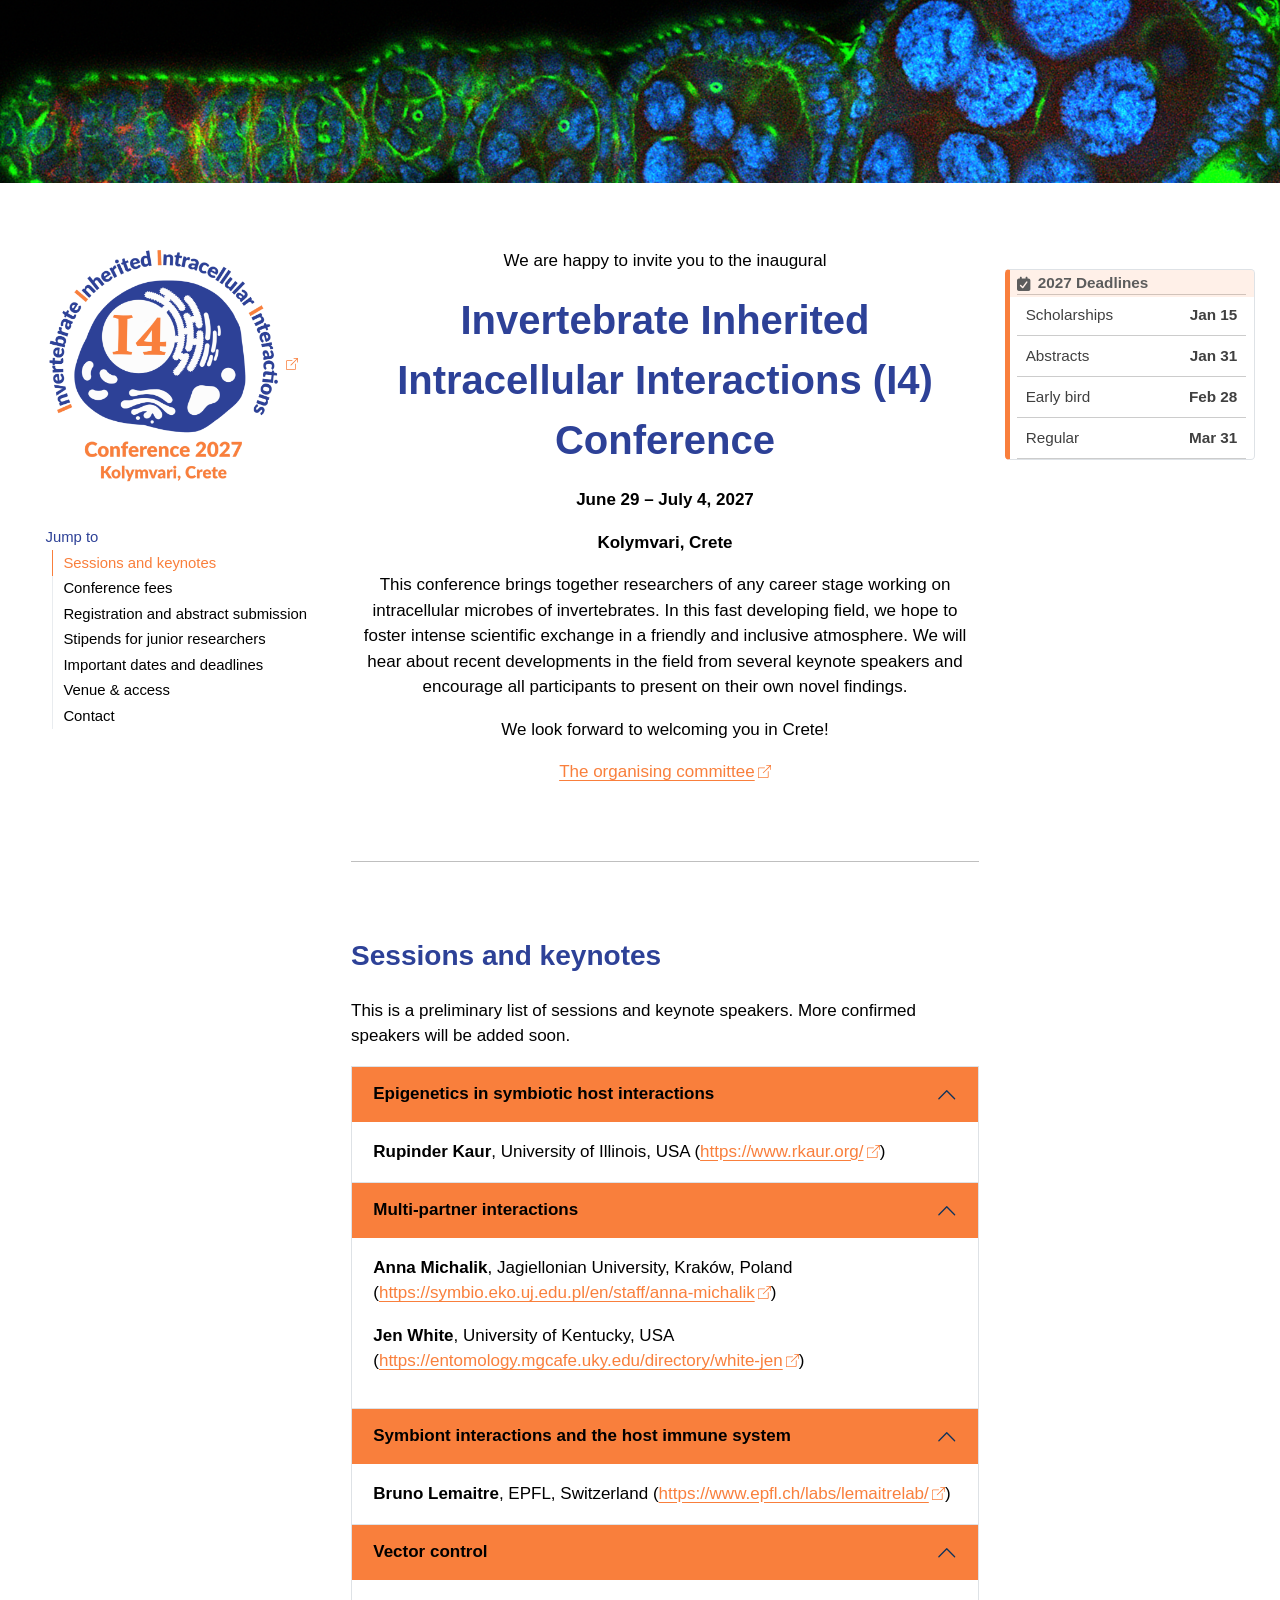
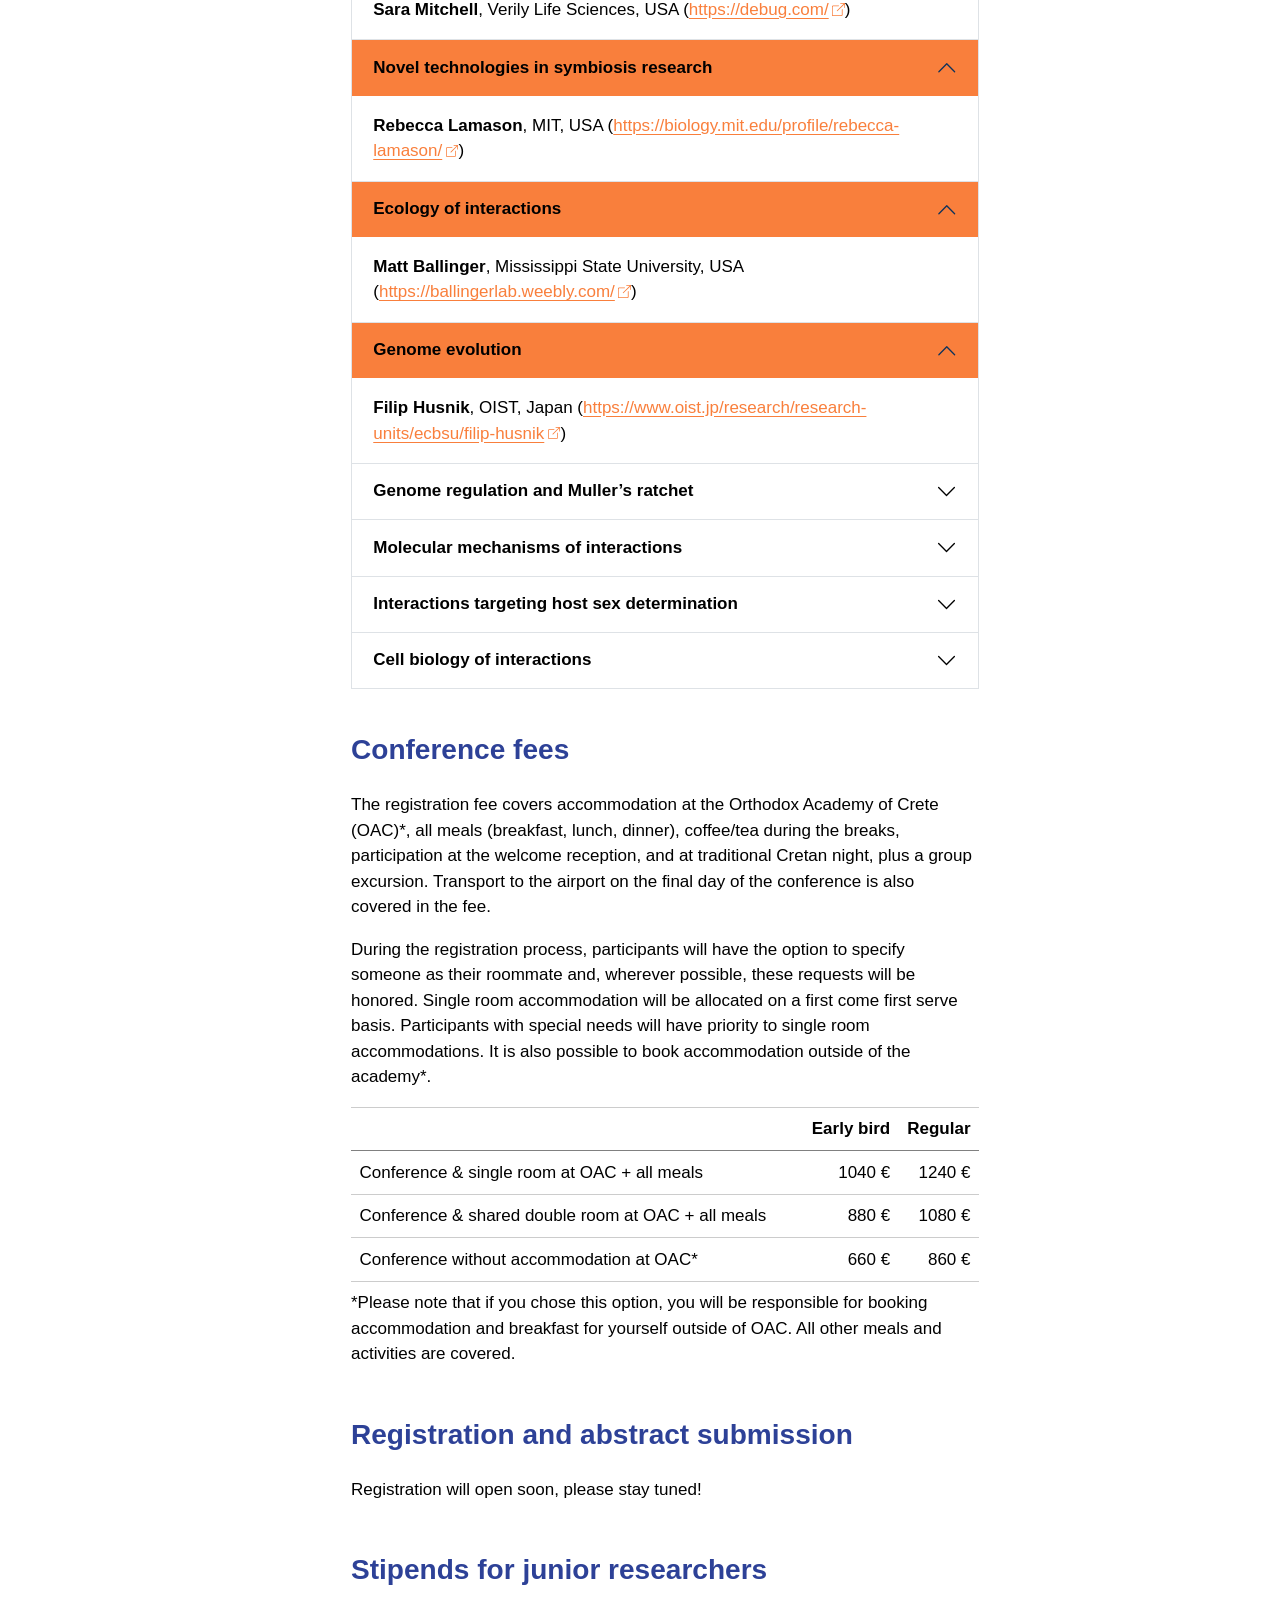
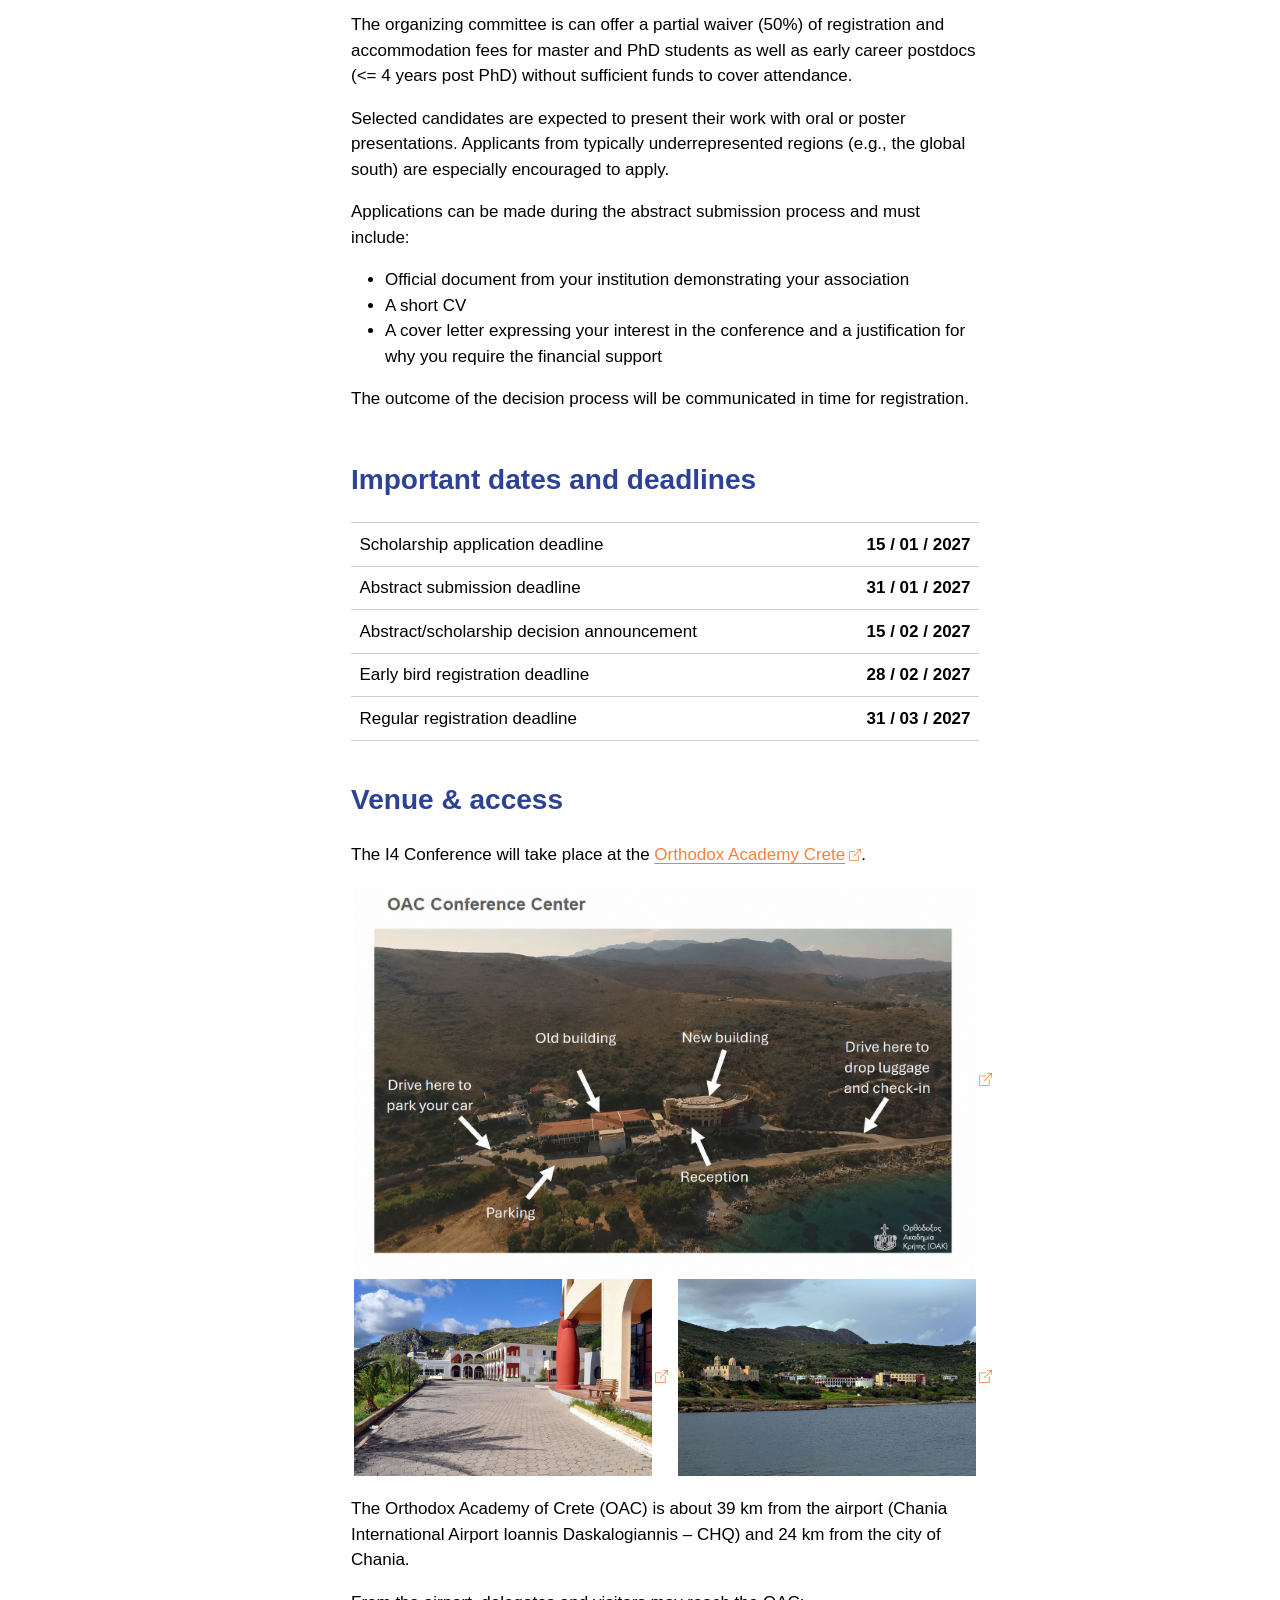
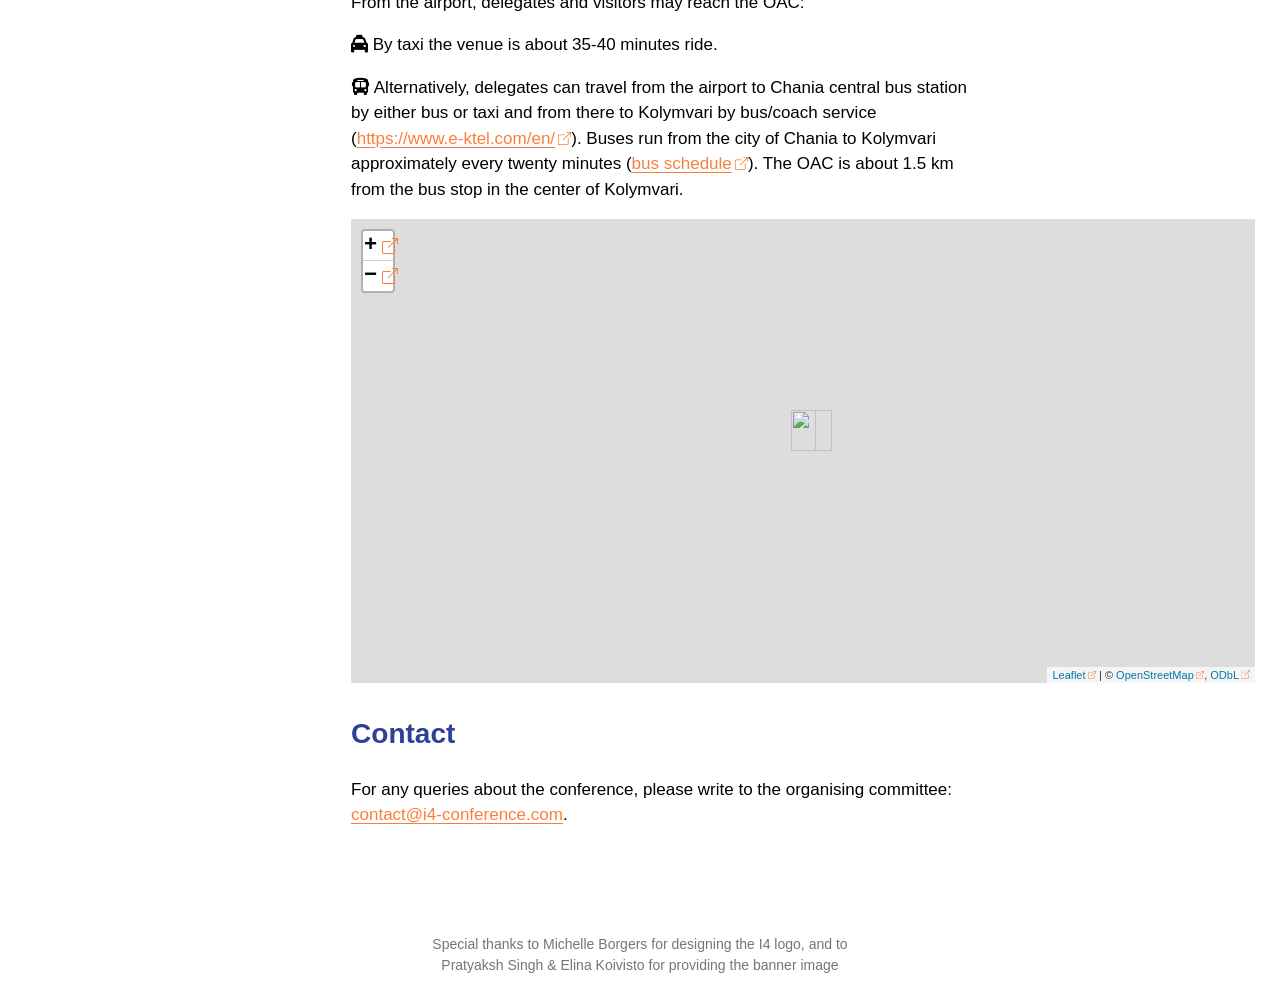
==== commit 1288310d: "Built site for gh-pages" ====
--- a/index.html
+++ b/index.html
@@ -7,7 +7,7 @@
 <meta name="viewport" content="width=device-width, initial-scale=1.0, user-scalable=yes">
 
 
-<title>I4 Conference – i4 conference website</title>
+<title>I4 conference – Home</title>
 <style>
 code{white-space: pre-wrap;}
 span.smallcaps{font-variant: small-caps;}
@@ -526,8 +526,8 @@
 <p><i class="fa-solid fa-bus" aria-label="bus"></i> Alternatively, delegates can travel from the airport to Chania central bus station by either bus or taxi and from there to Kolymvari by bus/coach service (<a href="https://www.e-ktel.com/en/">https://www.e-ktel.com/en/</a>). Buses run from the city of Chania to Kolymvari approximately every twenty minutes (<a href="https://www.e-ktel.com/images/announcements/CHANIA_FROM_11-09-2026A.pdf">bus schedule</a>). The OAC is about 1.5 km from the bus stop in the center of Kolymvari.</p>
 <div class="cell page-columns page-full">
 <div class="cell-output-display column-screen-inset-right">
-<div class="leaflet html-widget html-fill-item" id="htmlwidget-bbb35f4e3e1399ec3d45" style="width:100%;height:464px;"></div>
-<script type="application/json" data-for="htmlwidget-bbb35f4e3e1399ec3d45">{"x":{"options":{"crs":{"crsClass":"L.CRS.EPSG3857","code":null,"proj4def":null,"projectedBounds":null,"options":{}}},"calls":[{"method":"addTiles","args":["https://{s}.tile.openstreetmap.org/{z}/{x}/{y}.png",null,null,{"minZoom":0,"maxZoom":18,"tileSize":256,"subdomains":"abc","errorTileUrl":"","tms":false,"noWrap":false,"zoomOffset":0,"zoomReverse":false,"opacity":1,"zIndex":1,"detectRetina":false,"attribution":"&copy; <a href=\"https://openstreetmap.org/copyright/\">OpenStreetMap<\/a>,  <a href=\"https://opendatacommons.org/licenses/odbl/\">ODbL<\/a>"}]},{"method":"addMarkers","args":[35.55257186486049,23.77671513060156,null,null,null,{"interactive":true,"draggable":false,"keyboard":true,"title":"","alt":"","zIndexOffset":0,"opacity":1,"riseOnHover":false,"riseOffset":250},"Orthodox Academy of Crete",null,null,null,null,{"interactive":false,"permanent":false,"direction":"auto","opacity":1,"offset":[0,0],"textsize":"10px","textOnly":false,"className":"","sticky":true},null]}],"limits":{"lat":[35.55257186486049,35.55257186486049],"lng":[23.77671513060156,23.77671513060156]}},"evals":[],"jsHooks":[]}</script>
+<div class="leaflet html-widget html-fill-item" id="htmlwidget-b3f5014e6045d48c38e6" style="width:100%;height:464px;"></div>
+<script type="application/json" data-for="htmlwidget-b3f5014e6045d48c38e6">{"x":{"options":{"crs":{"crsClass":"L.CRS.EPSG3857","code":null,"proj4def":null,"projectedBounds":null,"options":{}}},"calls":[{"method":"addTiles","args":["https://{s}.tile.openstreetmap.org/{z}/{x}/{y}.png",null,null,{"minZoom":0,"maxZoom":18,"tileSize":256,"subdomains":"abc","errorTileUrl":"","tms":false,"noWrap":false,"zoomOffset":0,"zoomReverse":false,"opacity":1,"zIndex":1,"detectRetina":false,"attribution":"&copy; <a href=\"https://openstreetmap.org/copyright/\">OpenStreetMap<\/a>,  <a href=\"https://opendatacommons.org/licenses/odbl/\">ODbL<\/a>"}]},{"method":"addMarkers","args":[35.55257186486049,23.77671513060156,null,null,null,{"interactive":true,"draggable":false,"keyboard":true,"title":"","alt":"","zIndexOffset":0,"opacity":1,"riseOnHover":false,"riseOffset":250},"Orthodox Academy of Crete",null,null,null,null,{"interactive":false,"permanent":false,"direction":"auto","opacity":1,"offset":[0,0],"textsize":"10px","textOnly":false,"className":"","sticky":true},null]}],"limits":{"lat":[35.55257186486049,35.55257186486049],"lng":[23.77671513060156,23.77671513060156]}},"evals":[],"jsHooks":[]}</script>
 </div>
 </div>
 </section>
@@ -955,7 +955,7 @@
     <div class="nav-footer-center">
       <ul class="footer-items list-unstyled">
     <li class="nav-item">
- I4 logo by Michelle Borgers, Banner image by Pratyaksh Singh and Elina Koivisto
+ Special thanks to Michelle Borgers for designing the I4 logo, and to Pratyaksh Singh &amp; Elina Koivisto for providing the banner image
   </li>  
 </ul>
     </div>
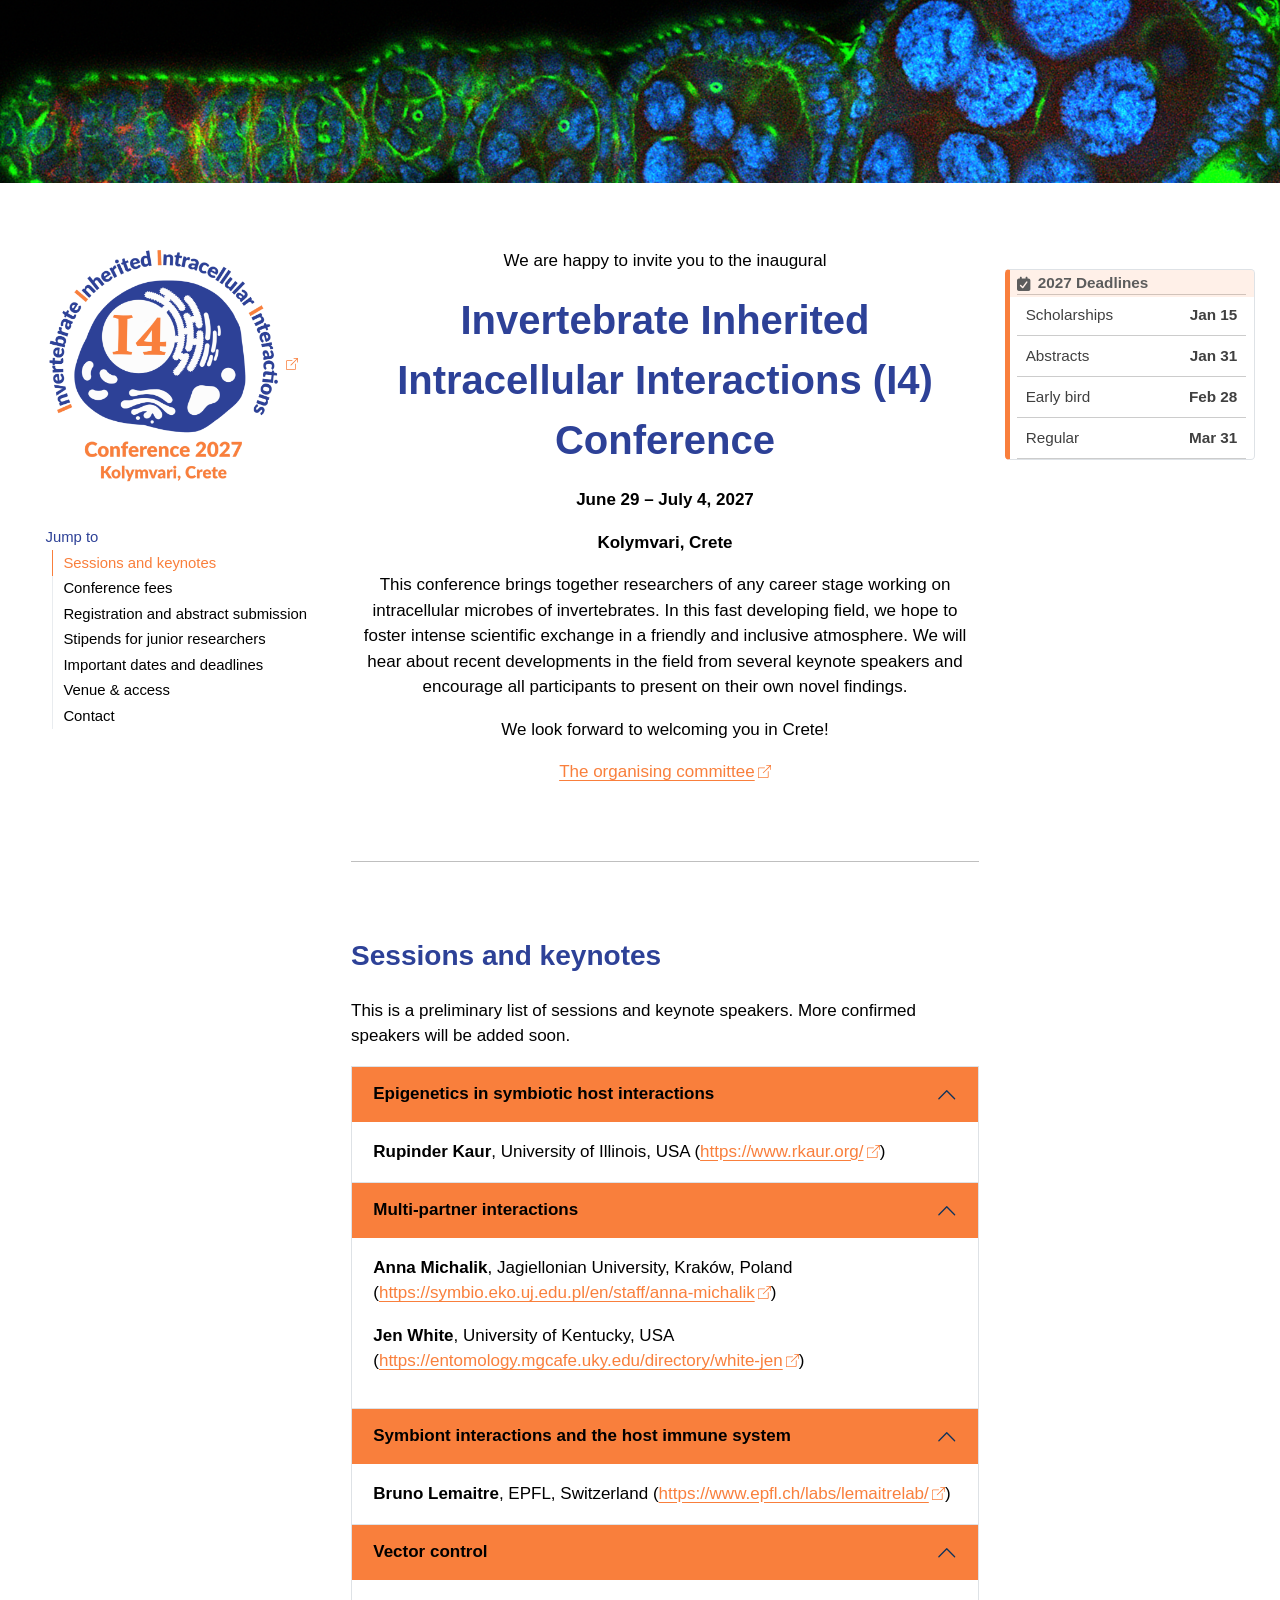
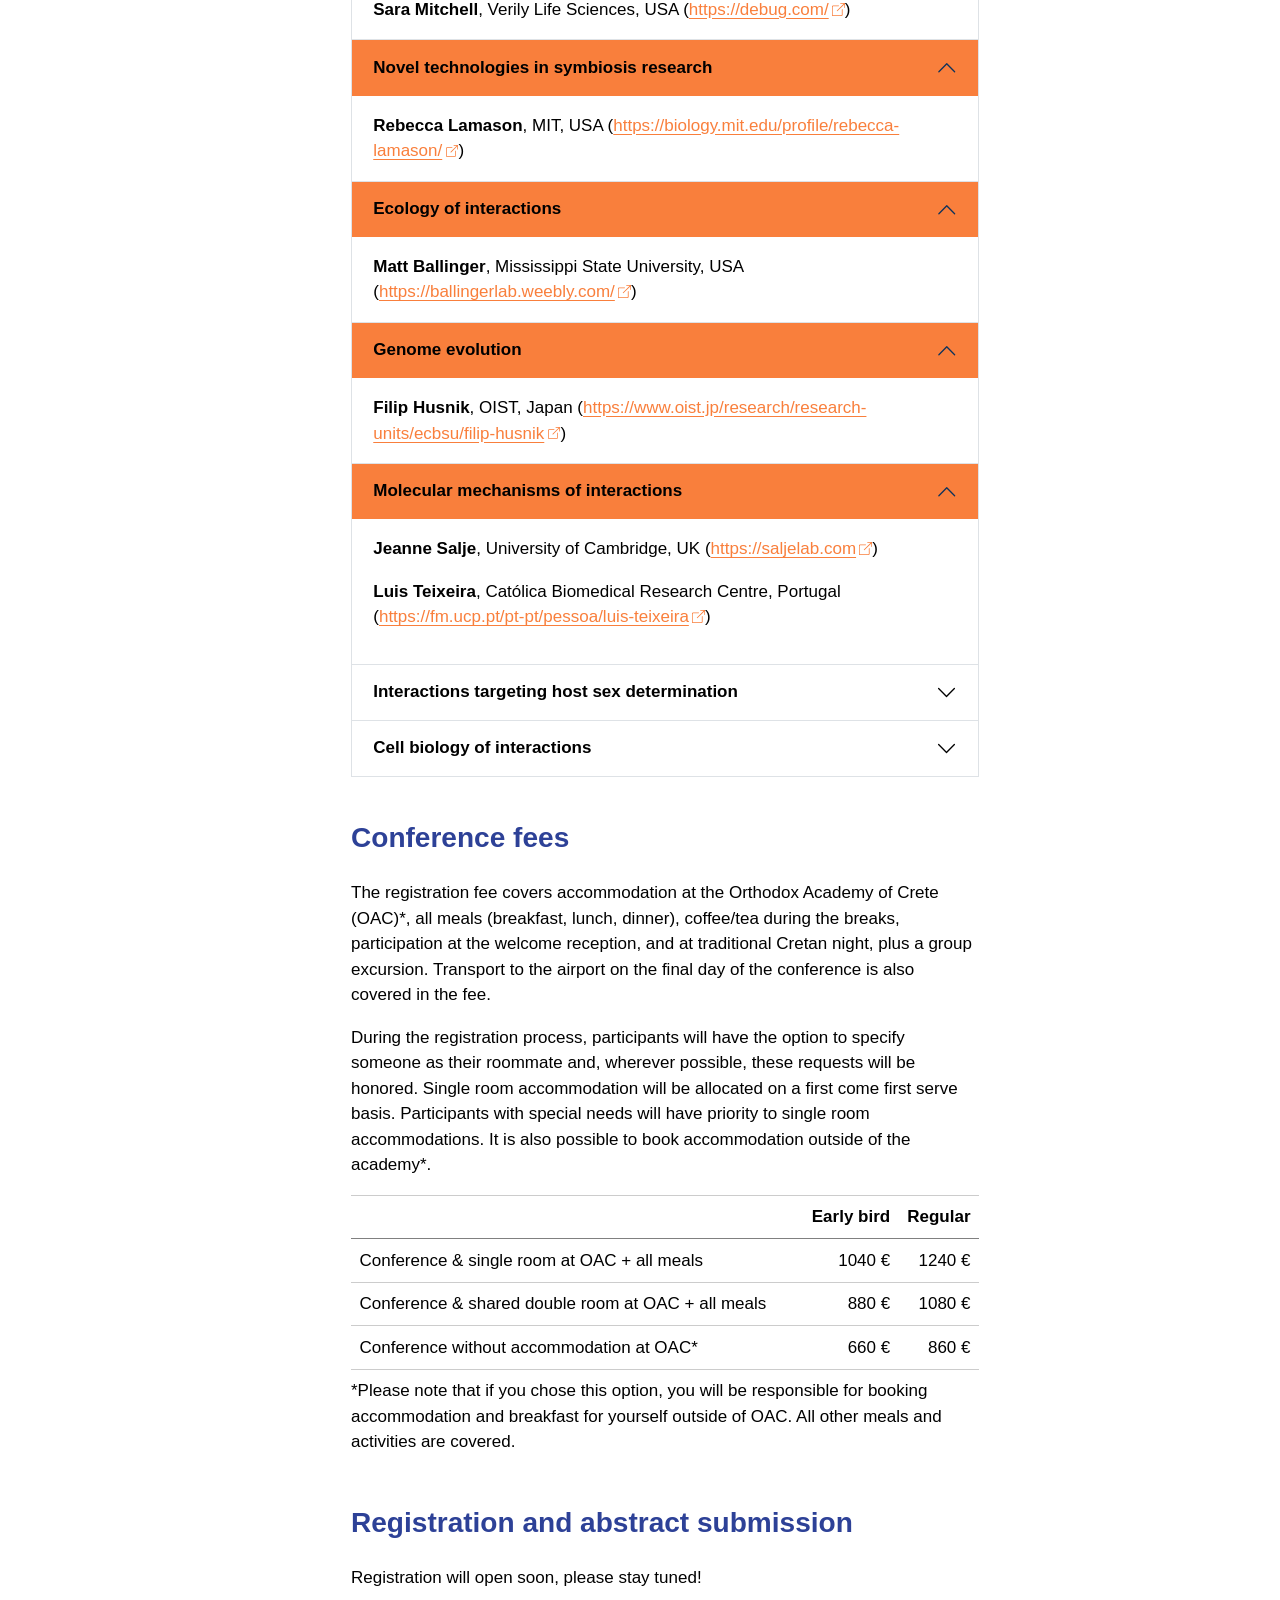
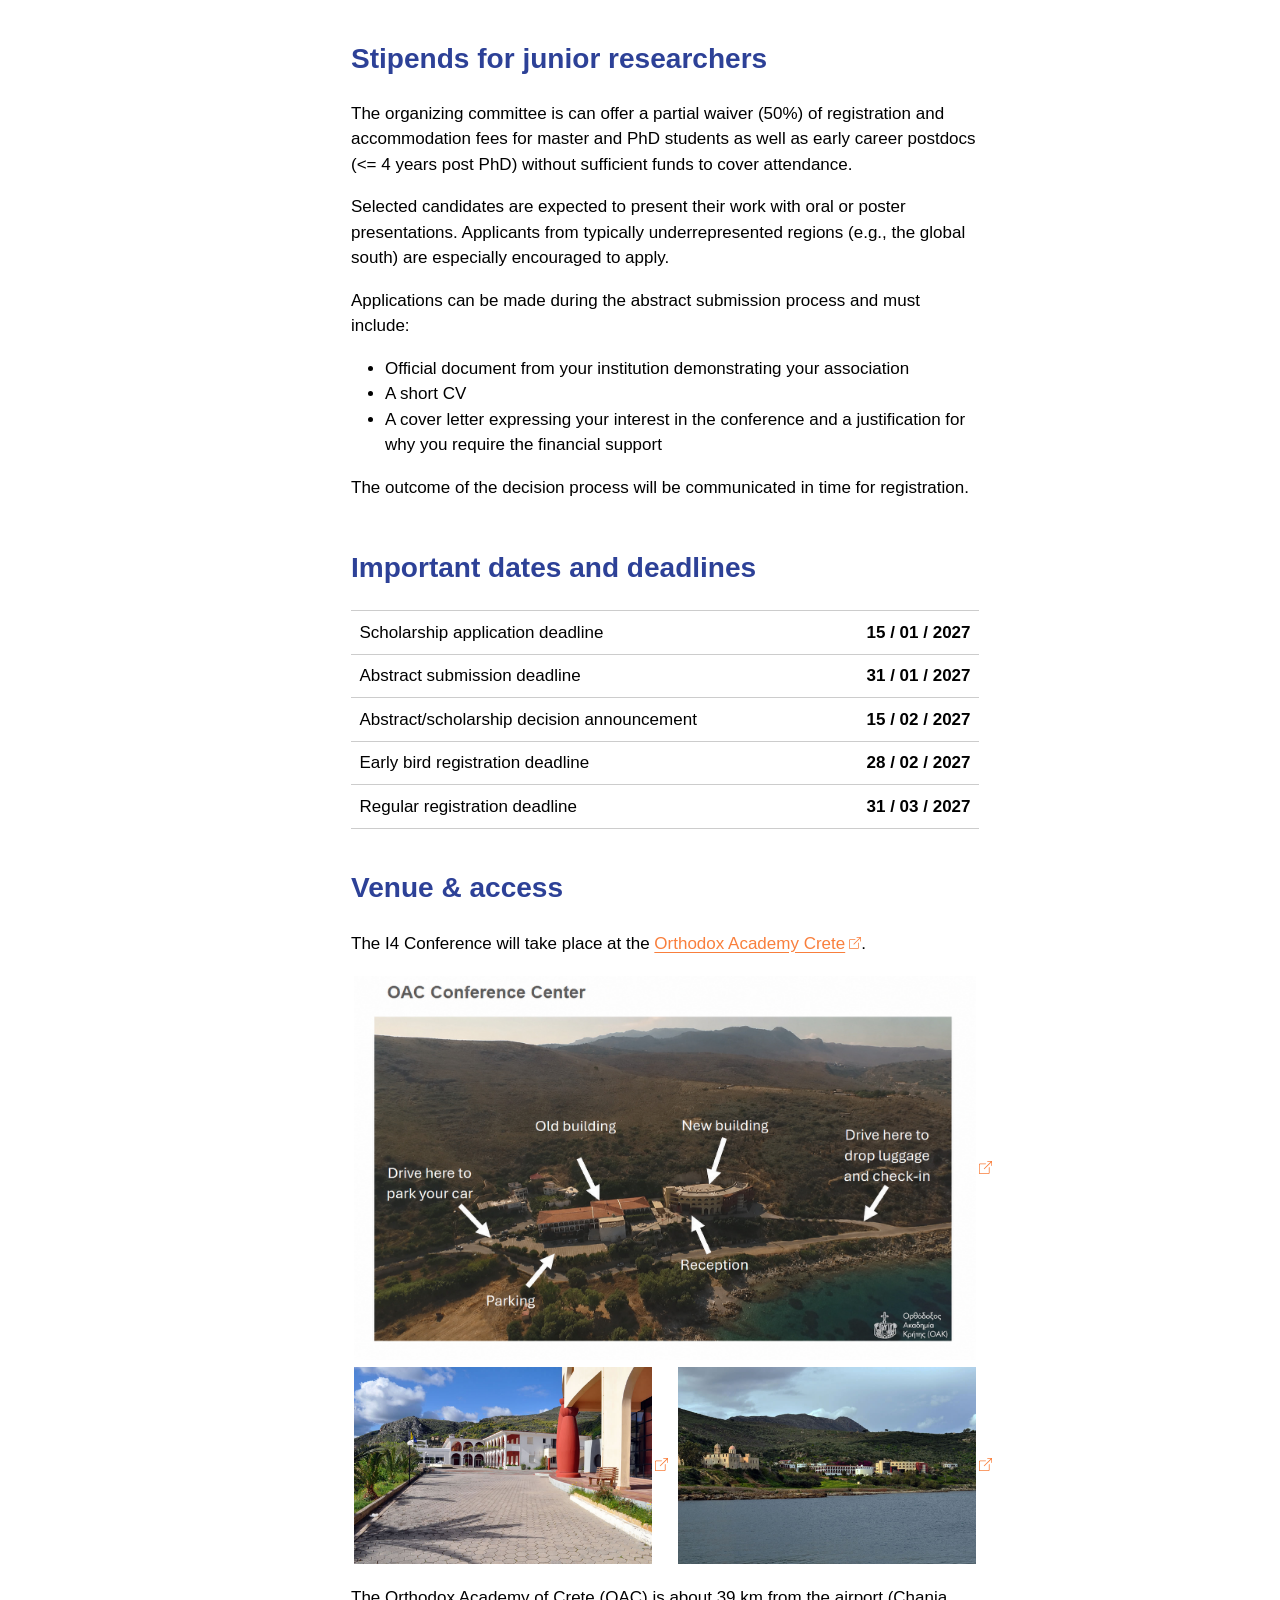
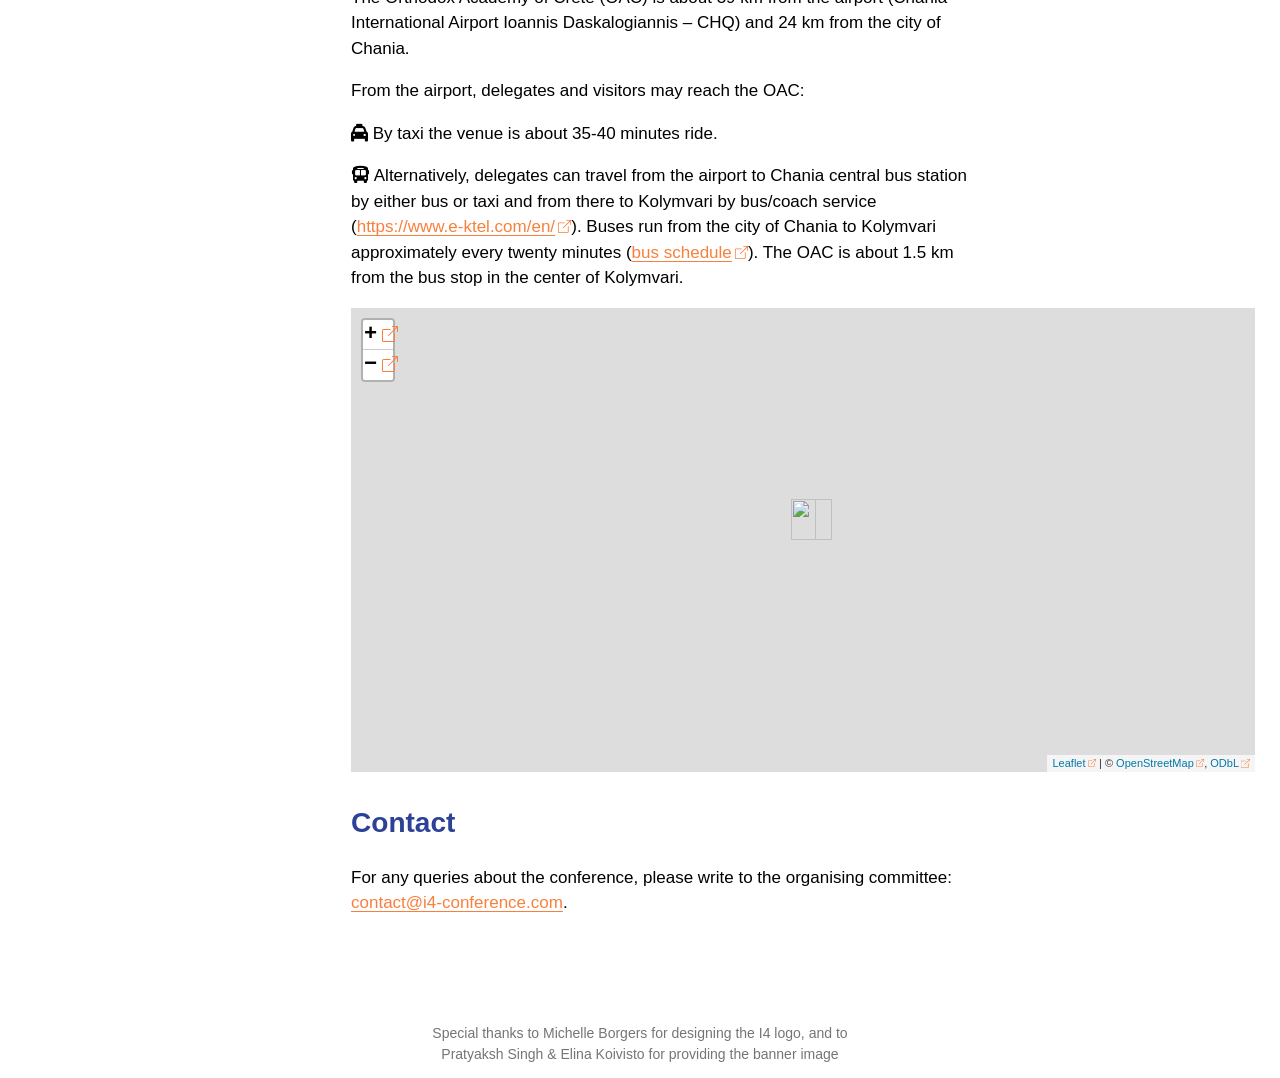
==== commit e1b9f5c7: "Built site for gh-pages" ====
--- a/index.html
+++ b/index.html
@@ -357,14 +357,31 @@
 </div>
 </div>
 <div class="accordion-item">
-<div class="accordion-header" id="heading-quarto-accordion-sessions-sratchettba-8">
-<button class="accordion-button collapsed" type="button" data-bs-toggle="collapse" data-bs-target="#collapse-quarto-accordion-sessions-sratchettba-8" aria-expanded="false" aria-controls="collapse-quarto-accordion-sessions-sratchettba-8">
+<div class="accordion-header" id="heading-quarto-accordion-sessions-teractionsteixeira-8">
+<button class="accordion-button " type="button" data-bs-toggle="collapse" data-bs-target="#collapse-quarto-accordion-sessions-teractionsteixeira-8" aria-expanded="true" aria-controls="collapse-quarto-accordion-sessions-teractionsteixeira-8">
 <div class="accordion-header-content">
-Genome regulation and Muller’s ratchet
+Molecular mechanisms of interactions
 </div>
 </button>
 </div>
-<div id="collapse-quarto-accordion-sessions-sratchettba-8" class="accordion-collapse collapse" aria-labelledby="heading-quarto-accordion-sessions-sratchettba-8" data-bs-parent="#quarto-accordion-sessions">
+<div id="collapse-quarto-accordion-sessions-teractionsteixeira-8" class="accordion-collapse collapse show" aria-labelledby="heading-quarto-accordion-sessions-teractionsteixeira-8" data-bs-parent="#quarto-accordion-sessions">
+<div class="accordion-body">
+<div class="accordion-body-content">
+<p><strong>Jeanne Salje</strong>, University of Cambridge, UK (<a href="https://saljelab.com/team/">https://saljelab.com</a>)</p>
+<p><strong>Luis Teixeira</strong>, Católica Biomedical Research Centre, Portugal (<a href="https://fm.ucp.pt/pt-pt/pessoa/luis-teixeira">https://fm.ucp.pt/pt-pt/pessoa/luis-teixeira</a>)</p>
+</div>
+</div>
+</div>
+</div>
+<div class="accordion-item">
+<div class="accordion-header" id="heading-quarto-accordion-sessions-erminationtba-9">
+<button class="accordion-button collapsed" type="button" data-bs-toggle="collapse" data-bs-target="#collapse-quarto-accordion-sessions-erminationtba-9" aria-expanded="false" aria-controls="collapse-quarto-accordion-sessions-erminationtba-9">
+<div class="accordion-header-content">
+Interactions targeting host sex determination
+</div>
+</button>
+</div>
+<div id="collapse-quarto-accordion-sessions-erminationtba-9" class="accordion-collapse collapse" aria-labelledby="heading-quarto-accordion-sessions-erminationtba-9" data-bs-parent="#quarto-accordion-sessions">
 <div class="accordion-body">
 <div class="accordion-body-content">
 <em>tba</em>
@@ -373,46 +390,14 @@
 </div>
 </div>
 <div class="accordion-item">
-<div class="accordion-header" id="heading-quarto-accordion-sessions-teractionstba-9">
-<button class="accordion-button collapsed" type="button" data-bs-toggle="collapse" data-bs-target="#collapse-quarto-accordion-sessions-teractionstba-9" aria-expanded="false" aria-controls="collapse-quarto-accordion-sessions-teractionstba-9">
-<div class="accordion-header-content">
-Molecular mechanisms of interactions
-</div>
-</button>
-</div>
-<div id="collapse-quarto-accordion-sessions-teractionstba-9" class="accordion-collapse collapse" aria-labelledby="heading-quarto-accordion-sessions-teractionstba-9" data-bs-parent="#quarto-accordion-sessions">
-<div class="accordion-body">
-<div class="accordion-body-content">
-<em>tba</em>
-</div>
-</div>
-</div>
-</div>
-<div class="accordion-item">
-<div class="accordion-header" id="heading-quarto-accordion-sessions-erminationtba-10">
-<button class="accordion-button collapsed" type="button" data-bs-toggle="collapse" data-bs-target="#collapse-quarto-accordion-sessions-erminationtba-10" aria-expanded="false" aria-controls="collapse-quarto-accordion-sessions-erminationtba-10">
-<div class="accordion-header-content">
-Interactions targeting host sex determination
-</div>
-</button>
-</div>
-<div id="collapse-quarto-accordion-sessions-erminationtba-10" class="accordion-collapse collapse" aria-labelledby="heading-quarto-accordion-sessions-erminationtba-10" data-bs-parent="#quarto-accordion-sessions">
-<div class="accordion-body">
-<div class="accordion-body-content">
-<em>tba</em>
-</div>
-</div>
-</div>
-</div>
-<div class="accordion-item">
-<div class="accordion-header" id="heading-quarto-accordion-sessions-teractionstba-11">
-<button class="accordion-button collapsed" type="button" data-bs-toggle="collapse" data-bs-target="#collapse-quarto-accordion-sessions-teractionstba-11" aria-expanded="false" aria-controls="collapse-quarto-accordion-sessions-teractionstba-11">
+<div class="accordion-header" id="heading-quarto-accordion-sessions-teractionstba-10">
+<button class="accordion-button collapsed" type="button" data-bs-toggle="collapse" data-bs-target="#collapse-quarto-accordion-sessions-teractionstba-10" aria-expanded="false" aria-controls="collapse-quarto-accordion-sessions-teractionstba-10">
 <div class="accordion-header-content">
 Cell biology of interactions
 </div>
 </button>
 </div>
-<div id="collapse-quarto-accordion-sessions-teractionstba-11" class="accordion-collapse collapse" aria-labelledby="heading-quarto-accordion-sessions-teractionstba-11" data-bs-parent="#quarto-accordion-sessions">
+<div id="collapse-quarto-accordion-sessions-teractionstba-10" class="accordion-collapse collapse" aria-labelledby="heading-quarto-accordion-sessions-teractionstba-10" data-bs-parent="#quarto-accordion-sessions">
 <div class="accordion-body">
 <div class="accordion-body-content">
 <em>tba</em>
@@ -526,8 +511,8 @@
 <p><i class="fa-solid fa-bus" aria-label="bus"></i> Alternatively, delegates can travel from the airport to Chania central bus station by either bus or taxi and from there to Kolymvari by bus/coach service (<a href="https://www.e-ktel.com/en/">https://www.e-ktel.com/en/</a>). Buses run from the city of Chania to Kolymvari approximately every twenty minutes (<a href="https://www.e-ktel.com/images/announcements/CHANIA_FROM_11-09-2026A.pdf">bus schedule</a>). The OAC is about 1.5 km from the bus stop in the center of Kolymvari.</p>
 <div class="cell page-columns page-full">
 <div class="cell-output-display column-screen-inset-right">
-<div class="leaflet html-widget html-fill-item" id="htmlwidget-b3f5014e6045d48c38e6" style="width:100%;height:464px;"></div>
-<script type="application/json" data-for="htmlwidget-b3f5014e6045d48c38e6">{"x":{"options":{"crs":{"crsClass":"L.CRS.EPSG3857","code":null,"proj4def":null,"projectedBounds":null,"options":{}}},"calls":[{"method":"addTiles","args":["https://{s}.tile.openstreetmap.org/{z}/{x}/{y}.png",null,null,{"minZoom":0,"maxZoom":18,"tileSize":256,"subdomains":"abc","errorTileUrl":"","tms":false,"noWrap":false,"zoomOffset":0,"zoomReverse":false,"opacity":1,"zIndex":1,"detectRetina":false,"attribution":"&copy; <a href=\"https://openstreetmap.org/copyright/\">OpenStreetMap<\/a>,  <a href=\"https://opendatacommons.org/licenses/odbl/\">ODbL<\/a>"}]},{"method":"addMarkers","args":[35.55257186486049,23.77671513060156,null,null,null,{"interactive":true,"draggable":false,"keyboard":true,"title":"","alt":"","zIndexOffset":0,"opacity":1,"riseOnHover":false,"riseOffset":250},"Orthodox Academy of Crete",null,null,null,null,{"interactive":false,"permanent":false,"direction":"auto","opacity":1,"offset":[0,0],"textsize":"10px","textOnly":false,"className":"","sticky":true},null]}],"limits":{"lat":[35.55257186486049,35.55257186486049],"lng":[23.77671513060156,23.77671513060156]}},"evals":[],"jsHooks":[]}</script>
+<div class="leaflet html-widget html-fill-item" id="htmlwidget-8caca6da463dee69b49a" style="width:100%;height:464px;"></div>
+<script type="application/json" data-for="htmlwidget-8caca6da463dee69b49a">{"x":{"options":{"crs":{"crsClass":"L.CRS.EPSG3857","code":null,"proj4def":null,"projectedBounds":null,"options":{}}},"calls":[{"method":"addTiles","args":["https://{s}.tile.openstreetmap.org/{z}/{x}/{y}.png",null,null,{"minZoom":0,"maxZoom":18,"tileSize":256,"subdomains":"abc","errorTileUrl":"","tms":false,"noWrap":false,"zoomOffset":0,"zoomReverse":false,"opacity":1,"zIndex":1,"detectRetina":false,"attribution":"&copy; <a href=\"https://openstreetmap.org/copyright/\">OpenStreetMap<\/a>,  <a href=\"https://opendatacommons.org/licenses/odbl/\">ODbL<\/a>"}]},{"method":"addMarkers","args":[35.55257186486049,23.77671513060156,null,null,null,{"interactive":true,"draggable":false,"keyboard":true,"title":"","alt":"","zIndexOffset":0,"opacity":1,"riseOnHover":false,"riseOffset":250},"Orthodox Academy of Crete",null,null,null,null,{"interactive":false,"permanent":false,"direction":"auto","opacity":1,"offset":[0,0],"textsize":"10px","textOnly":false,"className":"","sticky":true},null]}],"limits":{"lat":[35.55257186486049,35.55257186486049],"lng":[23.77671513060156,23.77671513060156]}},"evals":[],"jsHooks":[]}</script>
 </div>
 </div>
 </section>
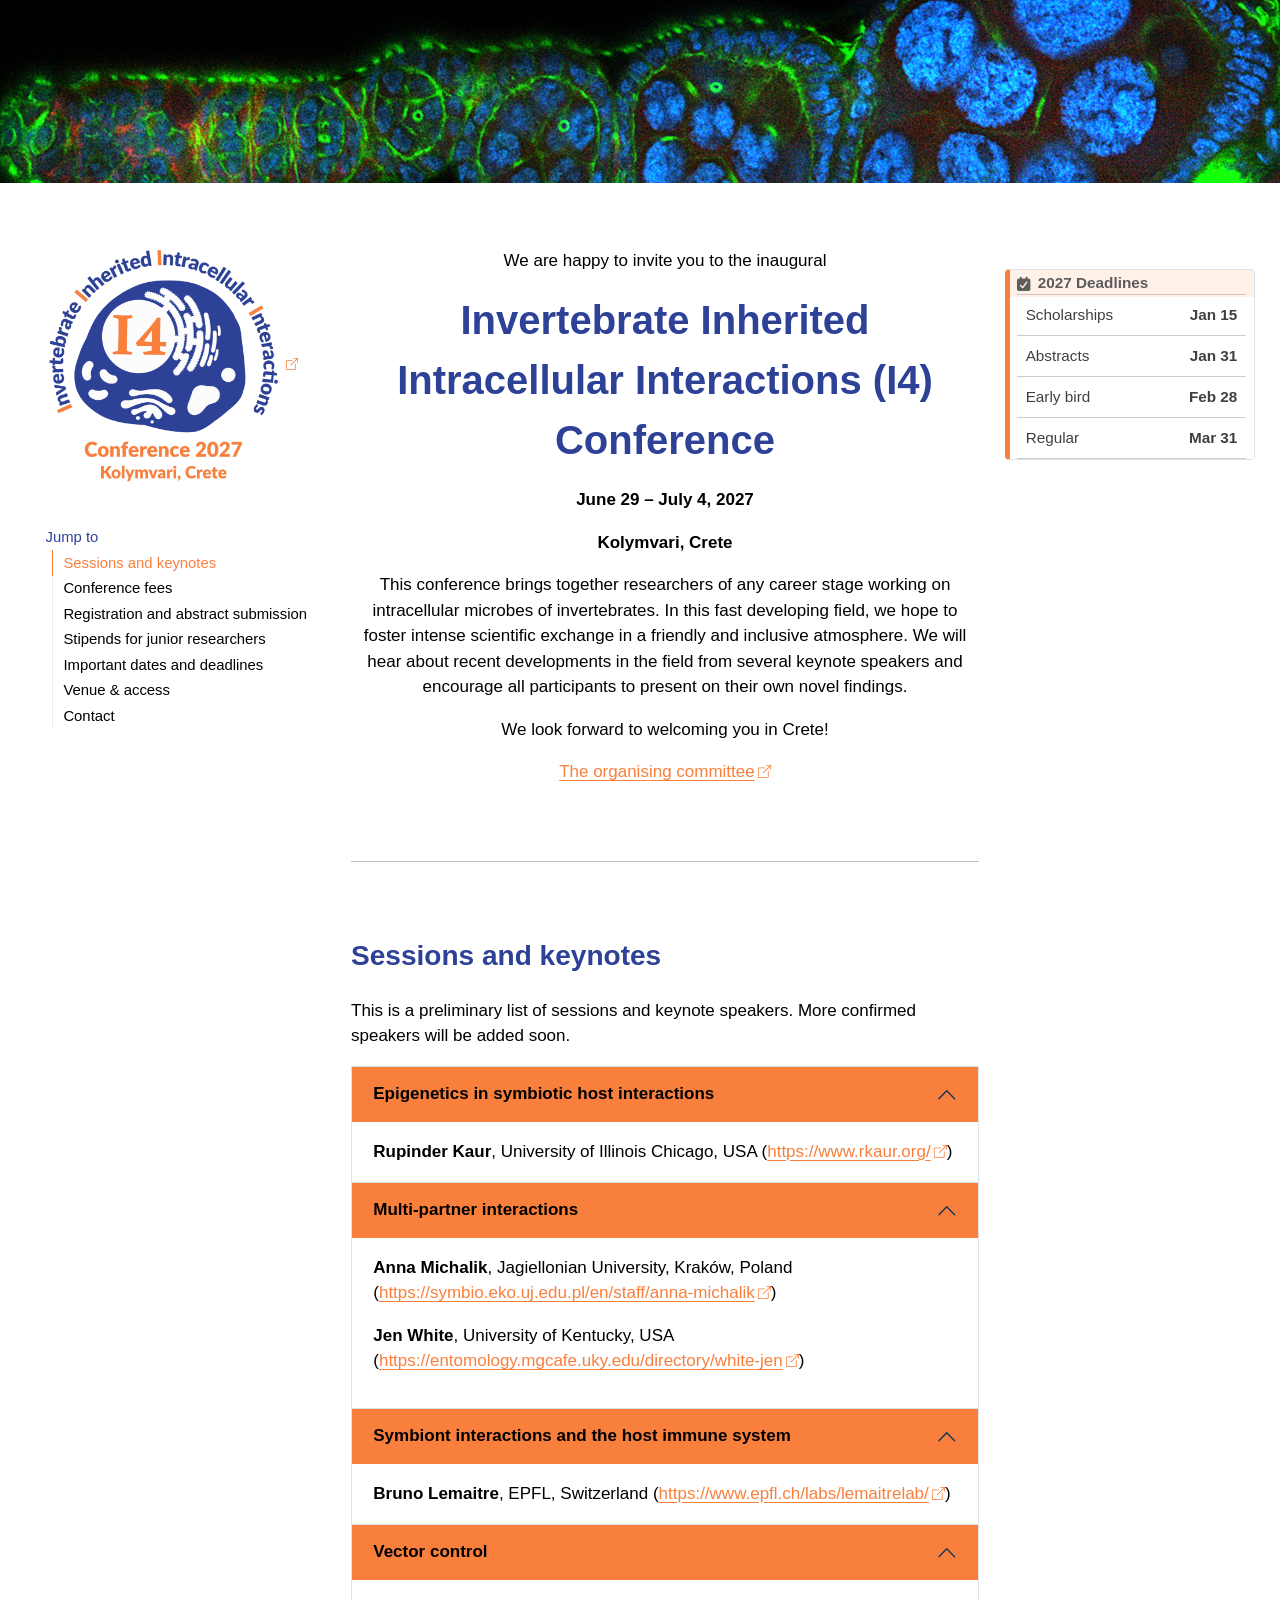
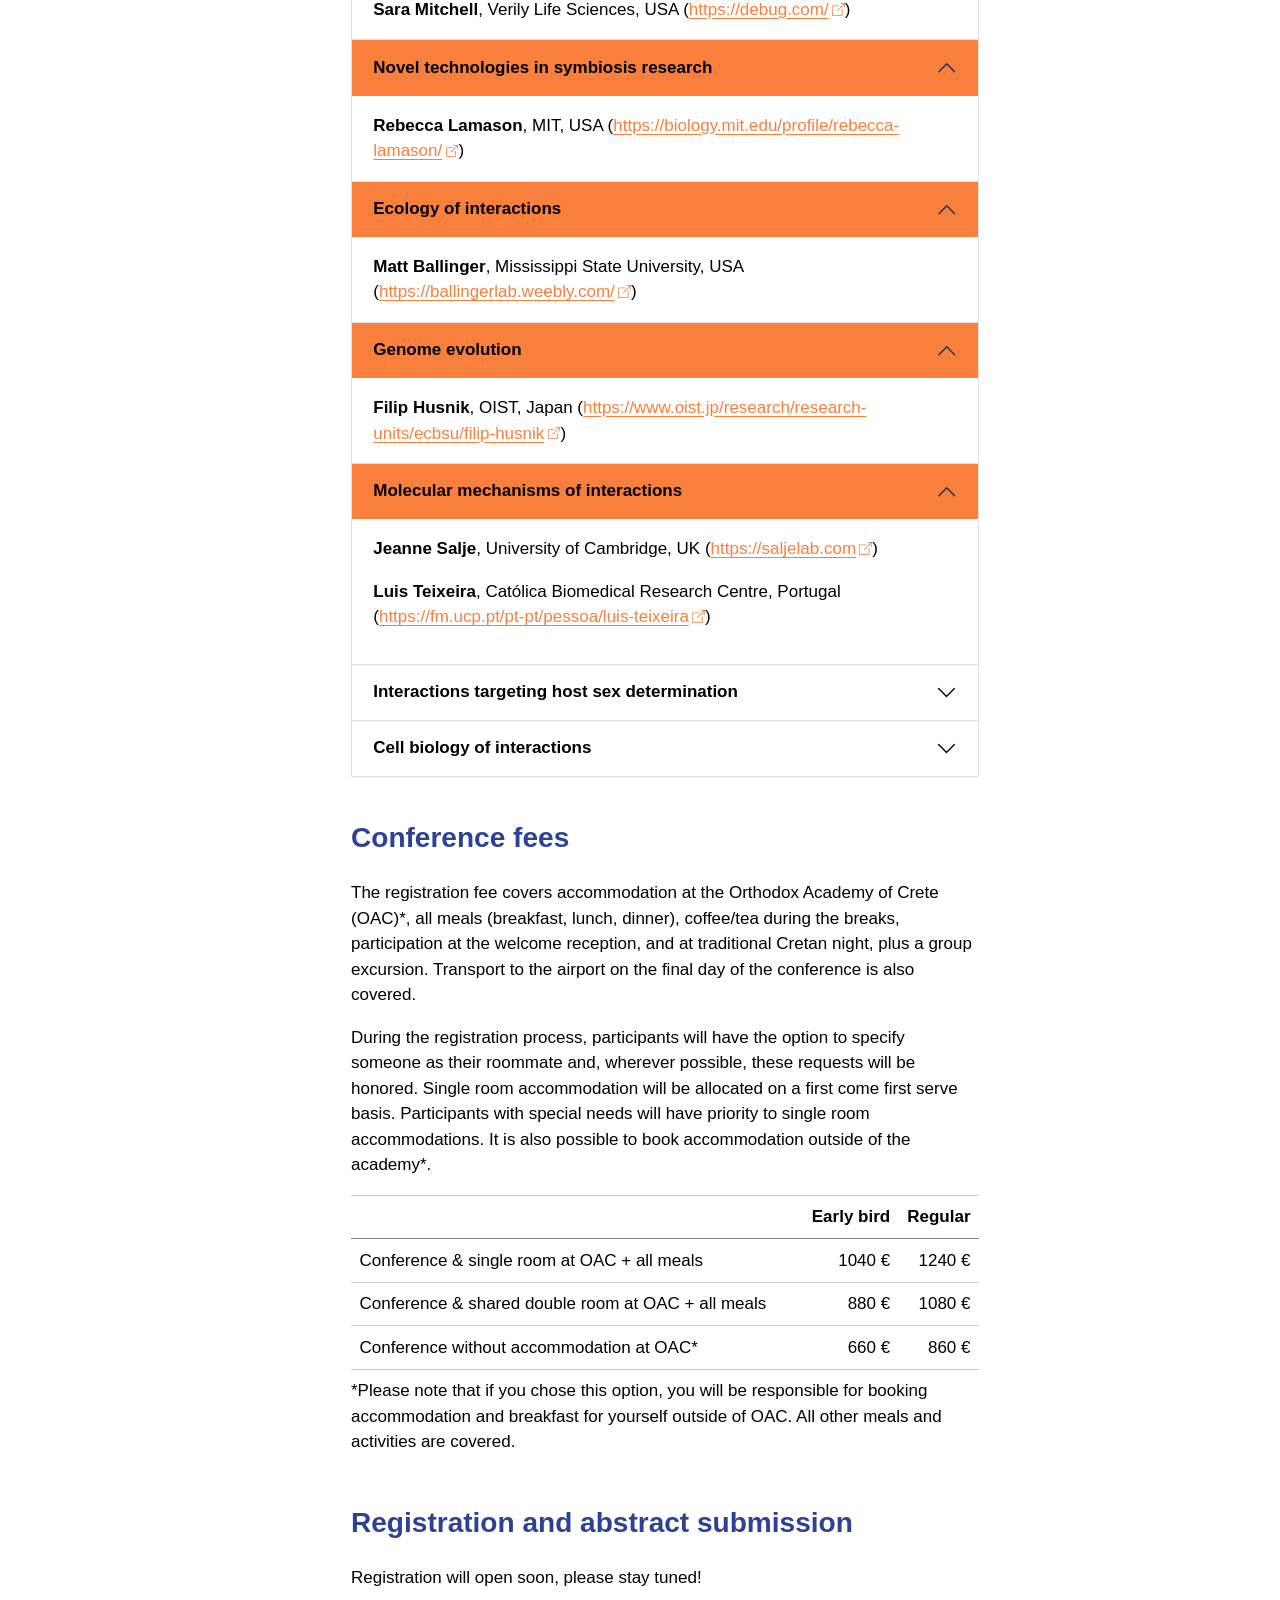
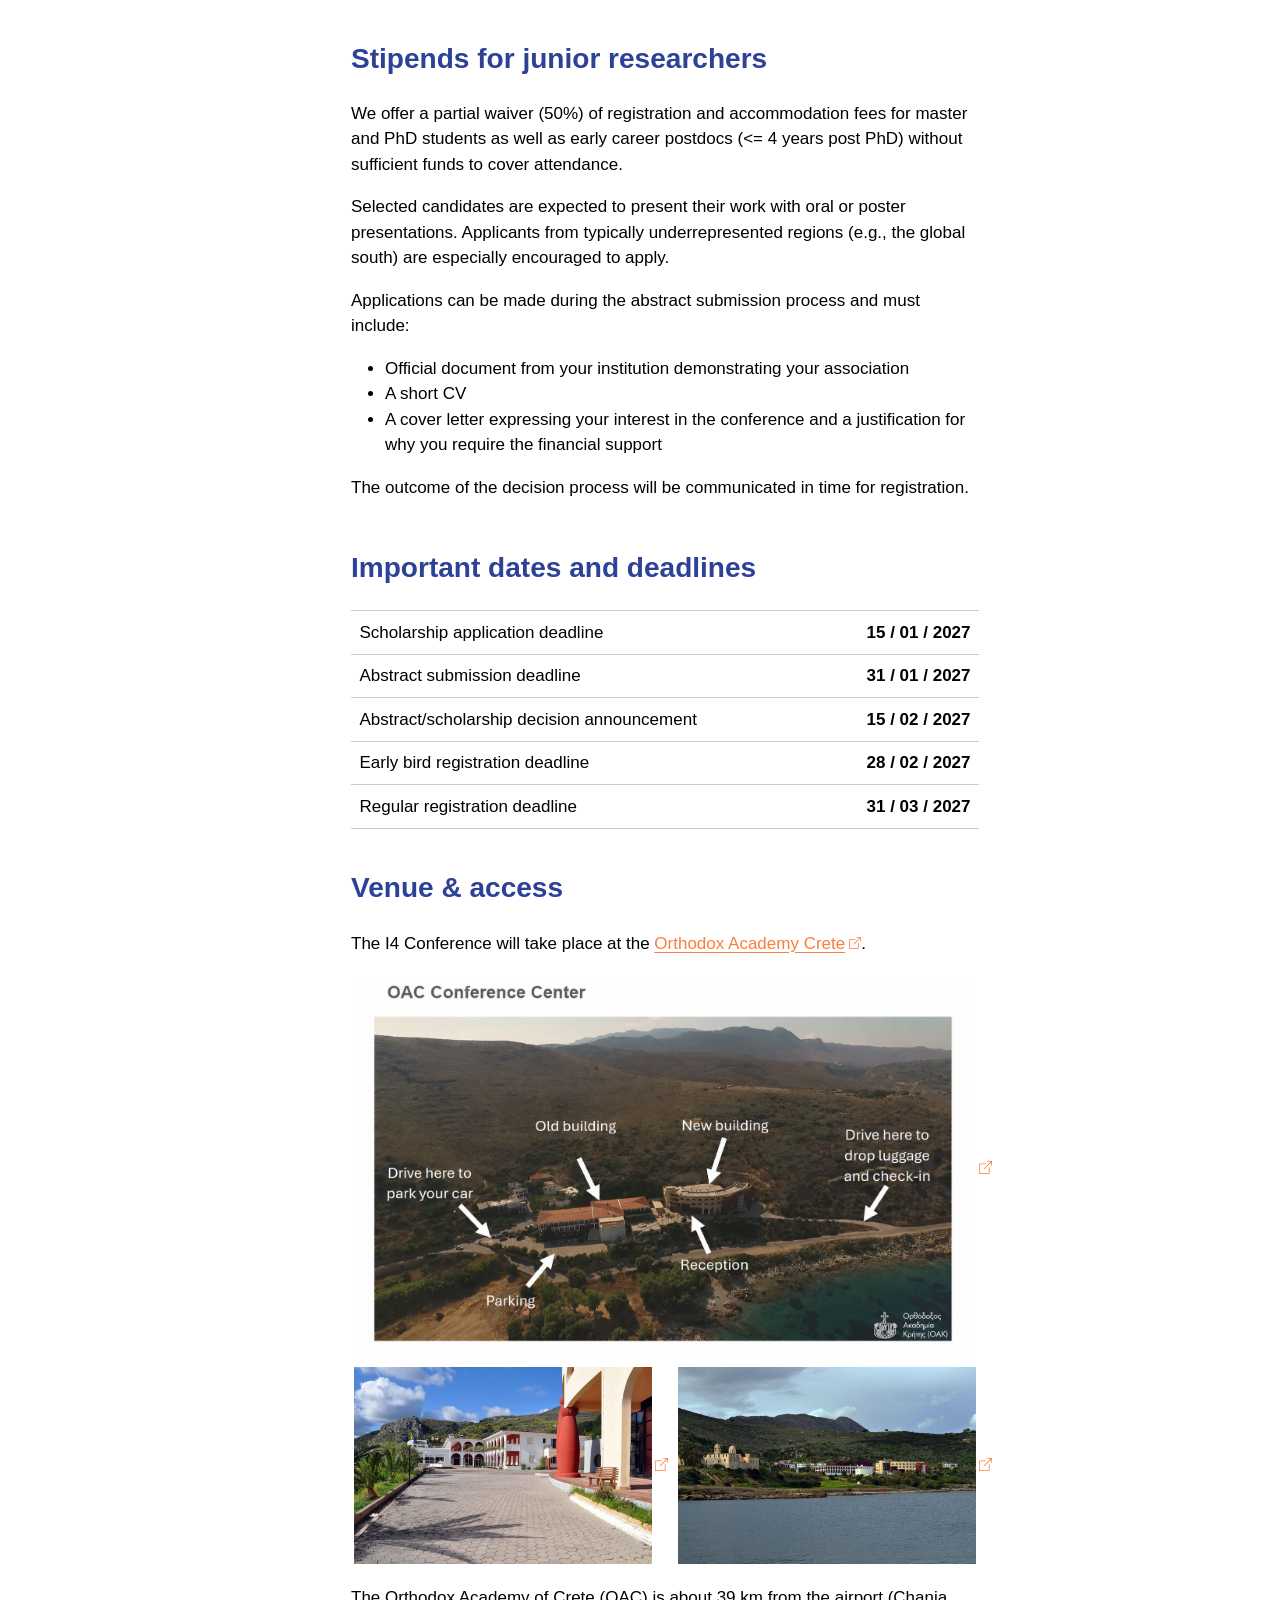
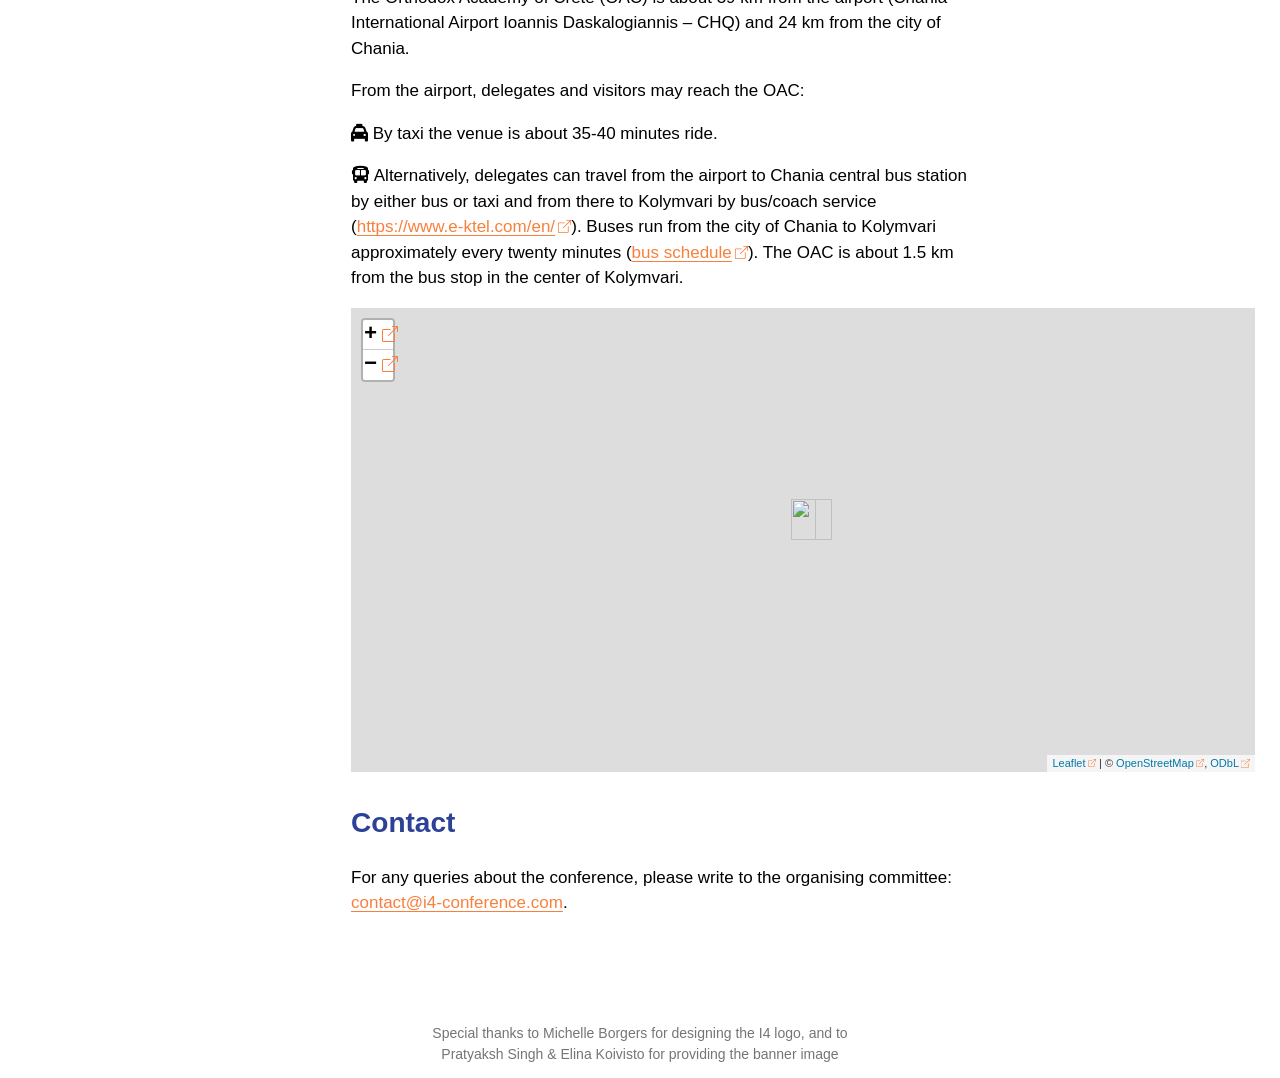
==== commit 5ae5f27b: "Built site for gh-pages" ====
--- a/index.html
+++ b/index.html
@@ -253,7 +253,7 @@
 <div id="collapse-quarto-accordion-sessions-teractionskaurorg-1" class="accordion-collapse collapse show" aria-labelledby="heading-quarto-accordion-sessions-teractionskaurorg-1" data-bs-parent="#quarto-accordion-sessions">
 <div class="accordion-body">
 <div class="accordion-body-content">
-<strong>Rupinder Kaur</strong>, University of Illinois, USA (<a href="https://www.rkaur.org/">https://www.rkaur.org/</a>)
+<strong>Rupinder Kaur</strong>, University of Illinois Chicago, USA (<a href="https://www.rkaur.org/">https://www.rkaur.org/</a>)
 </div>
 </div>
 </div>
@@ -409,7 +409,7 @@
 </section>
 <section id="conference-fees" class="level2">
 <h2 class="anchored" data-anchor-id="conference-fees">Conference fees</h2>
-<p>The registration fee covers accommodation at the Orthodox Academy of Crete (OAC)*, all meals (breakfast, lunch, dinner), coffee/tea during the breaks, participation at the welcome reception, and at traditional Cretan night, plus a group excursion. Transport to the airport on the final day of the conference is also covered in the fee.</p>
+<p>The registration fee covers accommodation at the Orthodox Academy of Crete (OAC)*, all meals (breakfast, lunch, dinner), coffee/tea during the breaks, participation at the welcome reception, and at traditional Cretan night, plus a group excursion. Transport to the airport on the final day of the conference is also covered.</p>
 <p>During the registration process, participants will have the option to specify someone as their roommate and, wherever possible, these requests will be honored. Single room accommodation will be allocated on a first come first serve basis. Participants with special needs will have priority to single room accommodations. It is also possible to book accommodation outside of the academy*.</p>
 <table class="caption-top table">
 <colgroup>
@@ -450,7 +450,7 @@
 </section>
 <section id="stipends-for-junior-researchers" class="level2">
 <h2 class="anchored" data-anchor-id="stipends-for-junior-researchers">Stipends for junior researchers</h2>
-<p>The organizing committee is can offer a partial waiver (50%) of registration and accommodation fees for master and PhD students as well as early career postdocs (&lt;= 4 years post PhD) without sufficient funds to cover attendance.</p>
+<p>We offer a partial waiver (50%) of registration and accommodation fees for master and PhD students as well as early career postdocs (&lt;= 4 years post PhD) without sufficient funds to cover attendance.</p>
 <p>Selected candidates are expected to present their work with oral or poster presentations. Applicants from typically underrepresented regions (e.g., the global south) are especially encouraged to apply.</p>
 <p>Applications can be made during the abstract submission process and must include:</p>
 <ul>
@@ -511,8 +511,8 @@
 <p><i class="fa-solid fa-bus" aria-label="bus"></i> Alternatively, delegates can travel from the airport to Chania central bus station by either bus or taxi and from there to Kolymvari by bus/coach service (<a href="https://www.e-ktel.com/en/">https://www.e-ktel.com/en/</a>). Buses run from the city of Chania to Kolymvari approximately every twenty minutes (<a href="https://www.e-ktel.com/images/announcements/CHANIA_FROM_11-09-2026A.pdf">bus schedule</a>). The OAC is about 1.5 km from the bus stop in the center of Kolymvari.</p>
 <div class="cell page-columns page-full">
 <div class="cell-output-display column-screen-inset-right">
-<div class="leaflet html-widget html-fill-item" id="htmlwidget-8caca6da463dee69b49a" style="width:100%;height:464px;"></div>
-<script type="application/json" data-for="htmlwidget-8caca6da463dee69b49a">{"x":{"options":{"crs":{"crsClass":"L.CRS.EPSG3857","code":null,"proj4def":null,"projectedBounds":null,"options":{}}},"calls":[{"method":"addTiles","args":["https://{s}.tile.openstreetmap.org/{z}/{x}/{y}.png",null,null,{"minZoom":0,"maxZoom":18,"tileSize":256,"subdomains":"abc","errorTileUrl":"","tms":false,"noWrap":false,"zoomOffset":0,"zoomReverse":false,"opacity":1,"zIndex":1,"detectRetina":false,"attribution":"&copy; <a href=\"https://openstreetmap.org/copyright/\">OpenStreetMap<\/a>,  <a href=\"https://opendatacommons.org/licenses/odbl/\">ODbL<\/a>"}]},{"method":"addMarkers","args":[35.55257186486049,23.77671513060156,null,null,null,{"interactive":true,"draggable":false,"keyboard":true,"title":"","alt":"","zIndexOffset":0,"opacity":1,"riseOnHover":false,"riseOffset":250},"Orthodox Academy of Crete",null,null,null,null,{"interactive":false,"permanent":false,"direction":"auto","opacity":1,"offset":[0,0],"textsize":"10px","textOnly":false,"className":"","sticky":true},null]}],"limits":{"lat":[35.55257186486049,35.55257186486049],"lng":[23.77671513060156,23.77671513060156]}},"evals":[],"jsHooks":[]}</script>
+<div class="leaflet html-widget html-fill-item" id="htmlwidget-38359022cee079f24297" style="width:100%;height:464px;"></div>
+<script type="application/json" data-for="htmlwidget-38359022cee079f24297">{"x":{"options":{"crs":{"crsClass":"L.CRS.EPSG3857","code":null,"proj4def":null,"projectedBounds":null,"options":{}}},"calls":[{"method":"addTiles","args":["https://{s}.tile.openstreetmap.org/{z}/{x}/{y}.png",null,null,{"minZoom":0,"maxZoom":18,"tileSize":256,"subdomains":"abc","errorTileUrl":"","tms":false,"noWrap":false,"zoomOffset":0,"zoomReverse":false,"opacity":1,"zIndex":1,"detectRetina":false,"attribution":"&copy; <a href=\"https://openstreetmap.org/copyright/\">OpenStreetMap<\/a>,  <a href=\"https://opendatacommons.org/licenses/odbl/\">ODbL<\/a>"}]},{"method":"addMarkers","args":[35.55257186486049,23.77671513060156,null,null,null,{"interactive":true,"draggable":false,"keyboard":true,"title":"","alt":"","zIndexOffset":0,"opacity":1,"riseOnHover":false,"riseOffset":250},"Orthodox Academy of Crete",null,null,null,null,{"interactive":false,"permanent":false,"direction":"auto","opacity":1,"offset":[0,0],"textsize":"10px","textOnly":false,"className":"","sticky":true},null]}],"limits":{"lat":[35.55257186486049,35.55257186486049],"lng":[23.77671513060156,23.77671513060156]}},"evals":[],"jsHooks":[]}</script>
 </div>
 </div>
 </section>
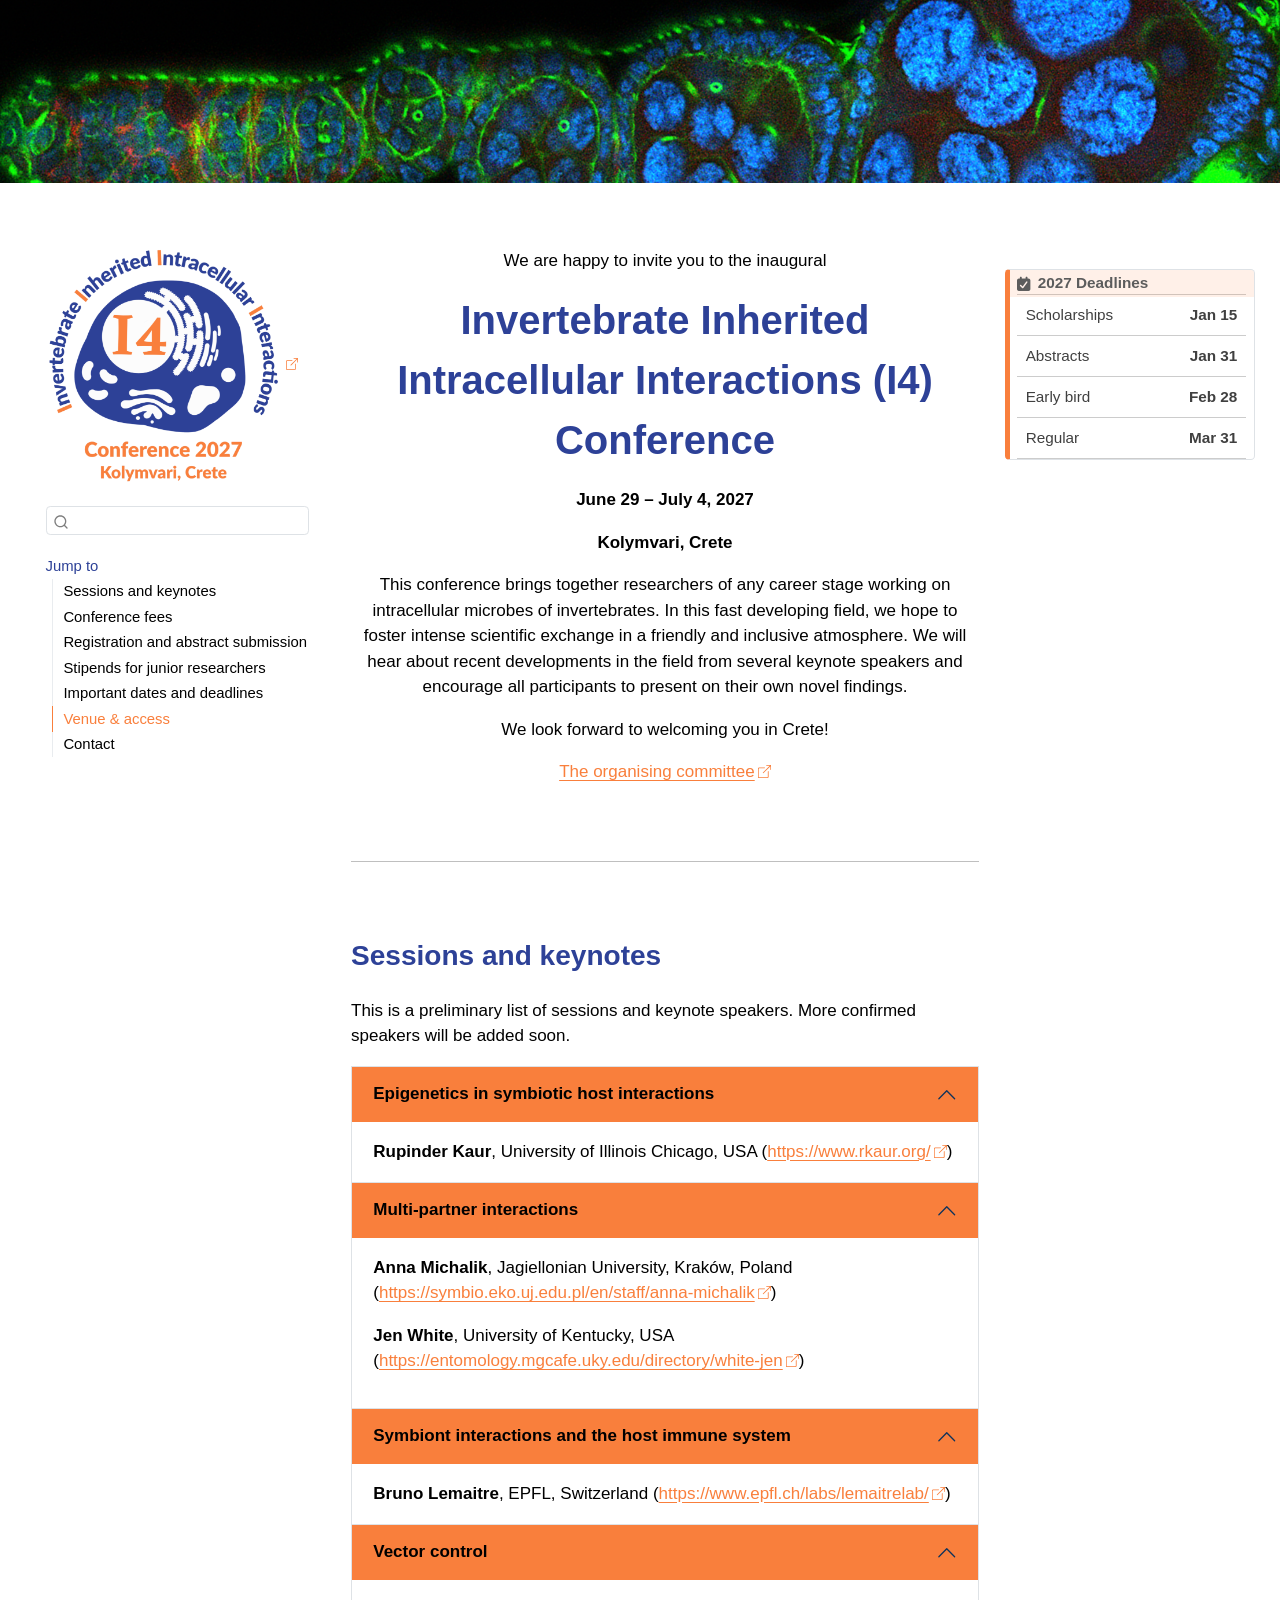
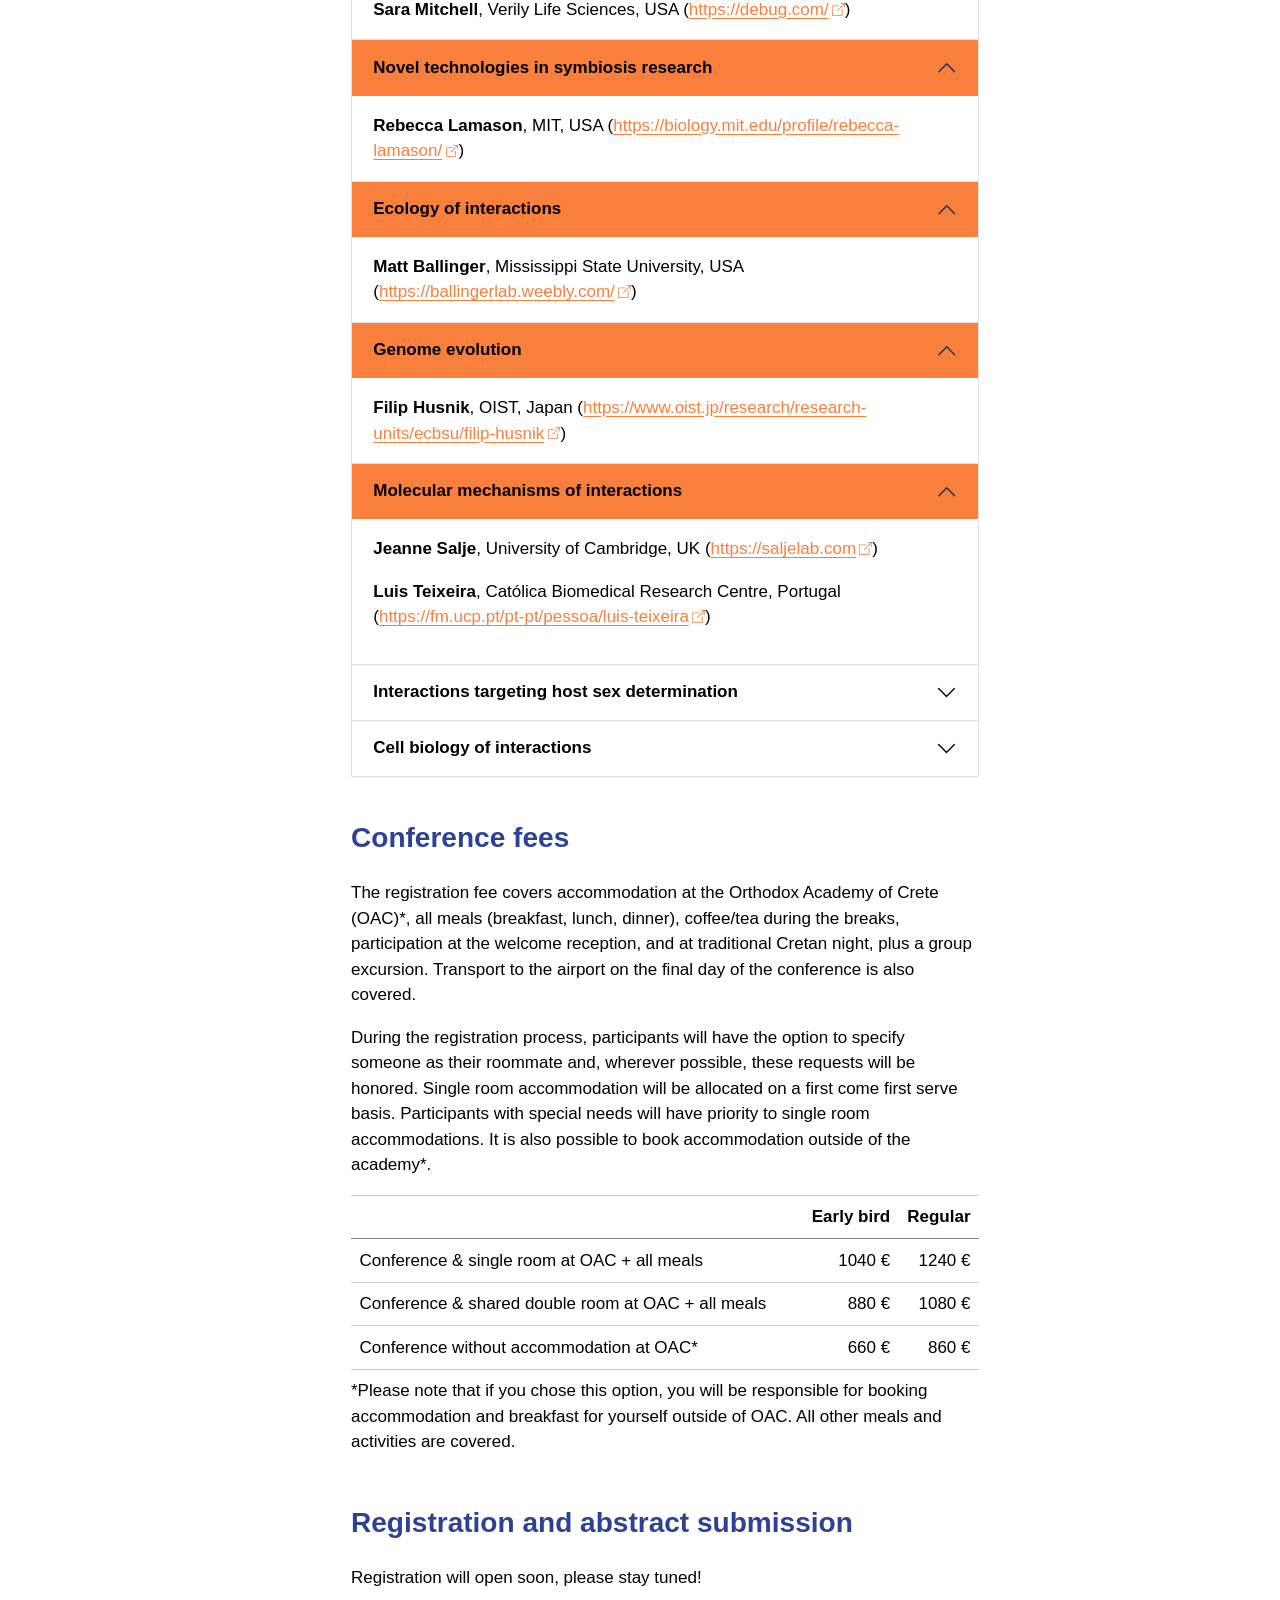
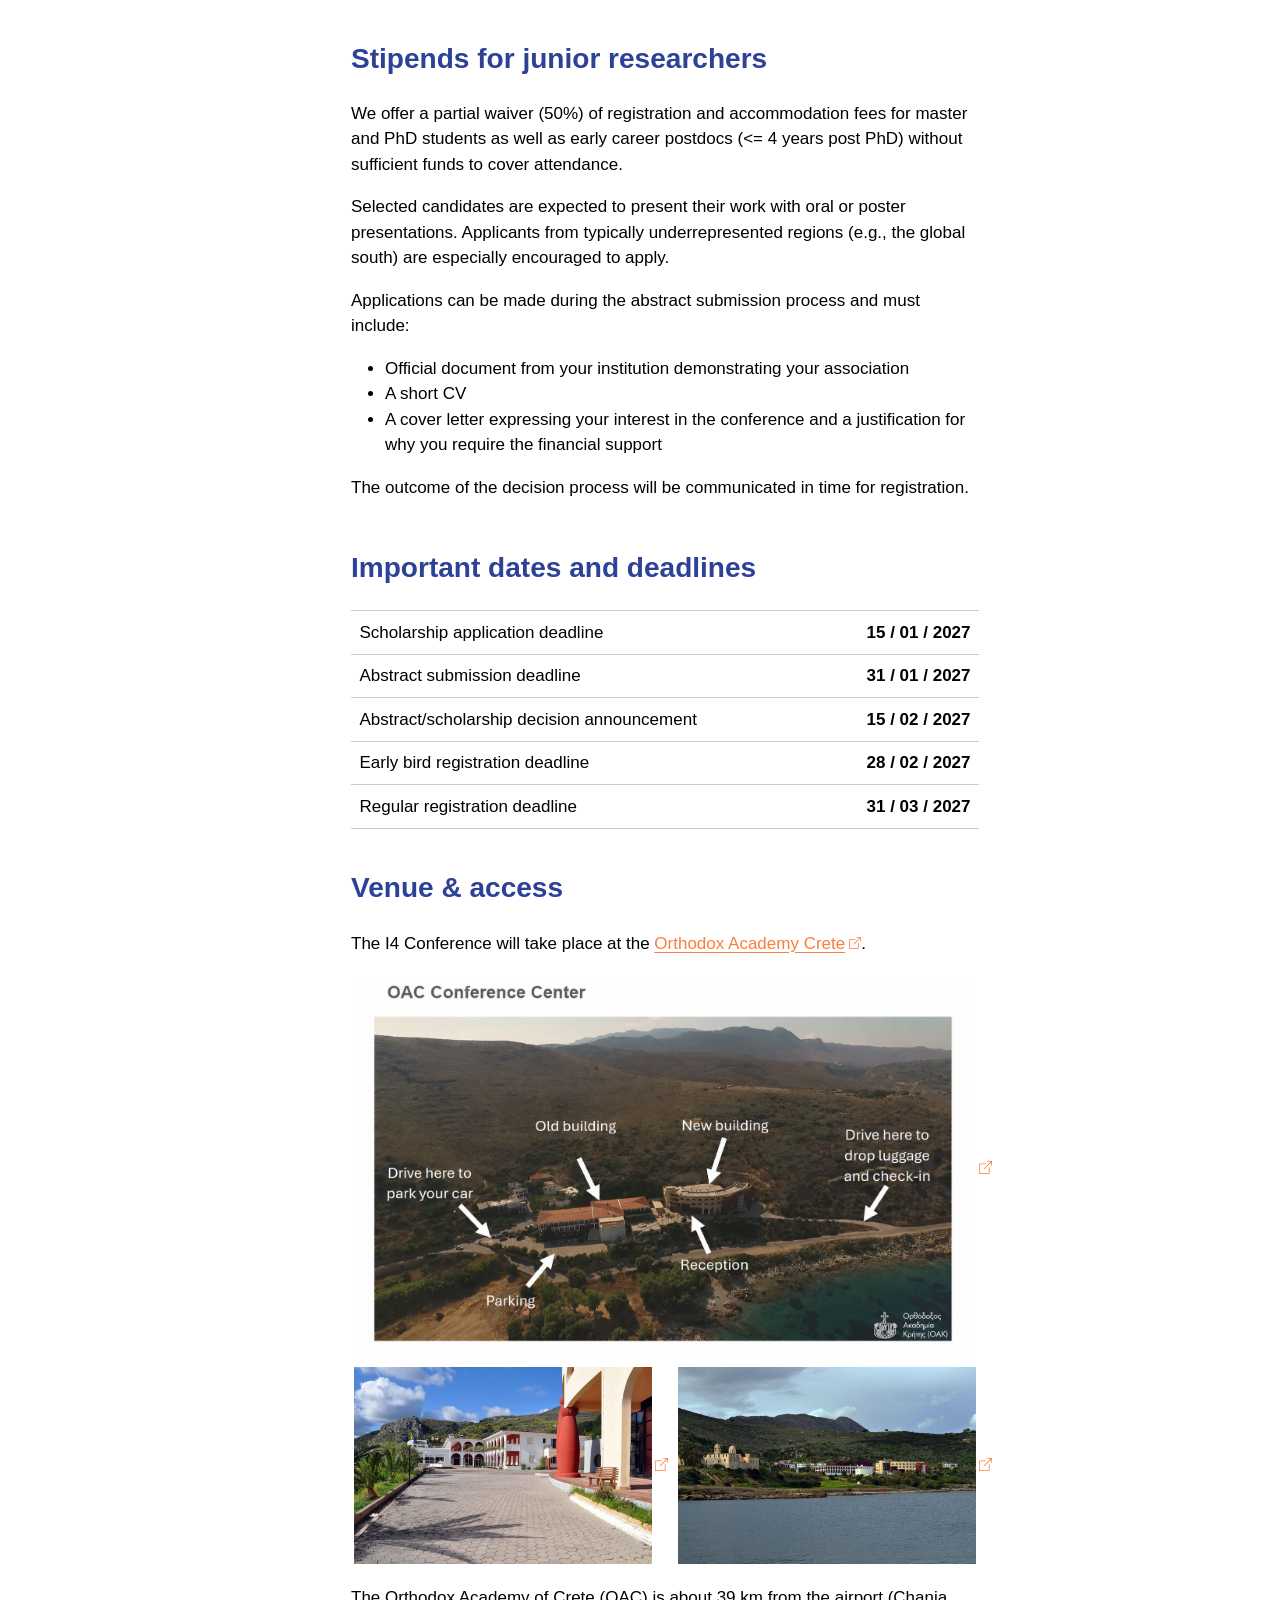
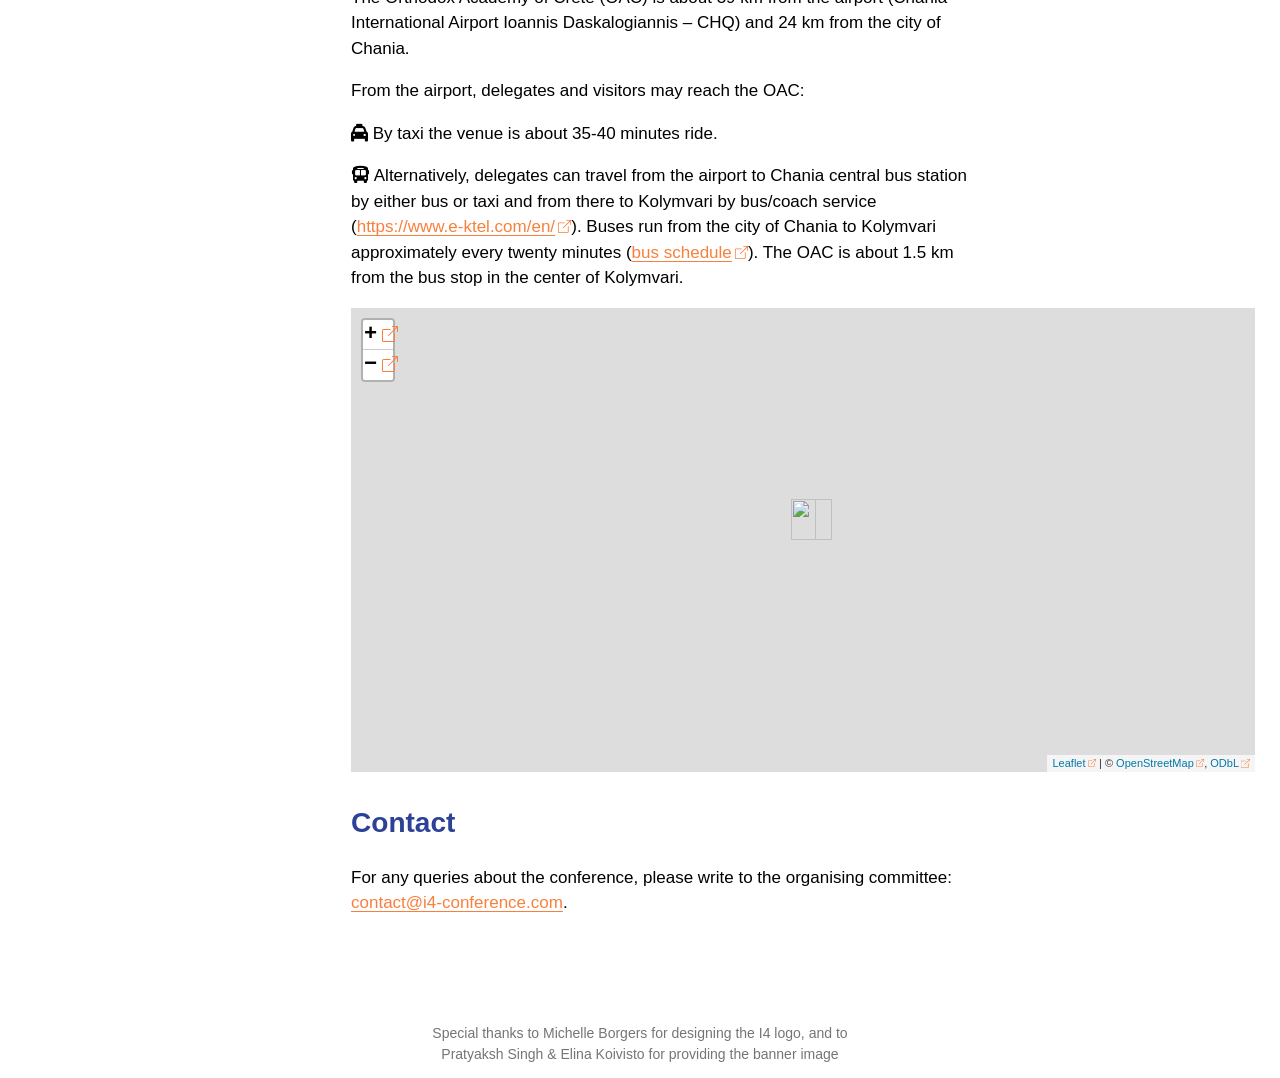
==== commit 5780395d: "Built site for gh-pages" ====
--- a/index.html
+++ b/index.html
@@ -2,17 +2,23 @@
 <html xmlns="http://www.w3.org/1999/xhtml" lang="en" xml:lang="en"><head>
 
 <meta charset="utf-8">
-<meta name="generator" content="quarto-1.8.26">
+<meta name="generator" content="quarto-1.10.18">
 
 <meta name="viewport" content="width=device-width, initial-scale=1.0, user-scalable=yes">
 
 
 <title>I4 conference – Home</title>
 <style>
-code{white-space: pre-wrap;}
+/* Default styles provided by pandoc.
+** See https://pandoc.org/MANUAL.html#variables-for-html for config info.
+*/
 span.smallcaps{font-variant: small-caps;}
-div.columns{display: flex; gap: min(4vw, 1.5em);}
-div.column{flex: auto; overflow-x: auto;}
+div.columns{display: flex; gap: 1.5em;}
+div.column{flex: auto;}
+@media screen {
+div.columns{gap: min(4vw, 1.5em);}
+div.column{overflow-x: auto;}
+}
 div.hanging-indent{margin-left: 1.5em; text-indent: -1.5em;}
 ul.task-list{list-style: none;}
 ul.task-list li input[type="checkbox"] {
@@ -32,15 +38,14 @@
 <meta name="quarto:offset" content="./">
 <script src="site_libs/quarto-html/quarto.js" type="module"></script>
 <script src="site_libs/quarto-html/tabsets/tabsets.js" type="module"></script>
-<script src="site_libs/quarto-html/axe/axe-check.js" type="module"></script>
 <script src="site_libs/quarto-html/popper.min.js"></script>
 <script src="site_libs/quarto-html/tippy.umd.min.js"></script>
 <script src="site_libs/quarto-html/anchor.min.js"></script>
 <link href="site_libs/quarto-html/tippy.css" rel="stylesheet">
-<link href="site_libs/quarto-html/quarto-syntax-highlighting-587c61ba64f3a5504c4d52d930310e48.css" rel="stylesheet" id="quarto-text-highlighting-styles">
+<link href="site_libs/quarto-html/quarto-syntax-highlighting-64a204ab8560d761af7679ceaba22944.css" rel="stylesheet" id="quarto-text-highlighting-styles">
 <script src="site_libs/bootstrap/bootstrap.min.js"></script>
 <link href="site_libs/bootstrap/bootstrap-icons.css" rel="stylesheet">
-<link href="site_libs/bootstrap/bootstrap-b3a1303b6fc189577b024ea4122f5282.min.css" rel="stylesheet" append-hash="true" id="quarto-bootstrap" data-mode="light">
+<link href="site_libs/bootstrap/bootstrap-0d5ef64c9305012f98aecccb3f4a9687.min.css" rel="stylesheet" append-hash="true" id="quarto-bootstrap" data-mode="light">
 <link href="site_libs/quarto-contrib/fontawesome-7-free-7.2.0/fontawesome.css" rel="stylesheet">
 <link href="site_libs/quarto-contrib/accordion/accordion.css" rel="stylesheet">
 <link href="site_libs/quarto-contrib/fontawesome6-6.7.2/all.min.css" rel="stylesheet">
@@ -199,7 +204,27 @@
 <p></p>
 <p>This conference brings together researchers of any career stage working on intracellular microbes of invertebrates. In this fast developing field, we hope to foster intense scientific exchange in a friendly and inclusive atmosphere. We will hear about recent developments in the field from several keynote speakers and encourage all participants to present on their own novel findings.</p>
 <p>We look forward to welcoming you in Crete!</p>
-<p><a href="./team.html">The organising committee</a></p>
+<p><a href="#modal-hello" data-bs-target="#modal-hello" data-bs-toggle="modal">The organising committee</a></p>
+<div id="modal-hello" class="modal" tabindex="-1" aria-hidden="true" aria-labelledby="organising-committee">
+<div class="modal-dialog modal-lg">
+<div class="modal-content">
+<div class="modal-header">
+<h2 id="organising-committee" class="modal-title anchored">Organising committee</h2>
+<button type="button" class="btn-close" data-bs-dismiss="modal" aria-label="Close"></button>
+</div>
+<div class="modal-body">
+<p><strong>Ewa Chrostek</strong>, <a href="https://www.chrosteklab.com/">https://www.chrosteklab.com/</a></p>
+<p><strong>Michael Gerth</strong>, <a href="https://www.zoologie.uni-halle.de/evolution/groupmembers/michaelgerth/?lang=en">https://www.zoologie.uni-halle.de/evolution/groupmembers/michaelgerth/</a></p>
+<p><strong>Yuval Gottlieb</strong>, <a href="https://gottliebyuval.wixsite.com/gottlieb-lab">https://gottliebyuval.wixsite.com/gottlieb-lab</a></p>
+<p><strong>Amelia Lindsey</strong>, <a href="https://lindseylab.org/">https://lindseylab.org/</a></p>
+<p><strong>Ben Makepeace</strong>, <a href="https://www.liverpool.ac.uk/people/benjamin-makepeace">https://www.liverpool.ac.uk/people/benjamin-makepeace</a></p>
+<p><strong>Wolfgang Miller</strong>, <a href="https://anatomie-zellbiologie.meduniwien.ac.at/en/our-departments/division-of-cell-and-developmental-biology/research-groups/wolfgang-miller/">https://anatomie-zellbiologie.meduniwien.ac.at/en/our-departments/division-of-cell-and-developmental-biology/research-groups/wolfgang-miller/</a></p>
+<p><strong>Irene Newton</strong>, <a href="https://discogenome.wordpress.com/">https://discogenome.wordpress.com/</a></p>
+<p><strong>Stefanos Siozios</strong>, <a href="https://www.zoologie.uni-halle.de/evolution/groupmembers/stefanossiozios/">https://www.zoologie.uni-halle.de/evolution/groupmembers/stefanossiozios/</a></p>
+</div>
+</div>
+</div>
+</div>
 </center>
 
 <div class="no-row-height column-margin column-container"><div class="">
@@ -511,8 +536,8 @@
 <p><i class="fa-solid fa-bus" aria-label="bus"></i> Alternatively, delegates can travel from the airport to Chania central bus station by either bus or taxi and from there to Kolymvari by bus/coach service (<a href="https://www.e-ktel.com/en/">https://www.e-ktel.com/en/</a>). Buses run from the city of Chania to Kolymvari approximately every twenty minutes (<a href="https://www.e-ktel.com/images/announcements/CHANIA_FROM_11-09-2026A.pdf">bus schedule</a>). The OAC is about 1.5 km from the bus stop in the center of Kolymvari.</p>
 <div class="cell page-columns page-full">
 <div class="cell-output-display column-screen-inset-right">
-<div class="leaflet html-widget html-fill-item" id="htmlwidget-38359022cee079f24297" style="width:100%;height:464px;"></div>
-<script type="application/json" data-for="htmlwidget-38359022cee079f24297">{"x":{"options":{"crs":{"crsClass":"L.CRS.EPSG3857","code":null,"proj4def":null,"projectedBounds":null,"options":{}}},"calls":[{"method":"addTiles","args":["https://{s}.tile.openstreetmap.org/{z}/{x}/{y}.png",null,null,{"minZoom":0,"maxZoom":18,"tileSize":256,"subdomains":"abc","errorTileUrl":"","tms":false,"noWrap":false,"zoomOffset":0,"zoomReverse":false,"opacity":1,"zIndex":1,"detectRetina":false,"attribution":"&copy; <a href=\"https://openstreetmap.org/copyright/\">OpenStreetMap<\/a>,  <a href=\"https://opendatacommons.org/licenses/odbl/\">ODbL<\/a>"}]},{"method":"addMarkers","args":[35.55257186486049,23.77671513060156,null,null,null,{"interactive":true,"draggable":false,"keyboard":true,"title":"","alt":"","zIndexOffset":0,"opacity":1,"riseOnHover":false,"riseOffset":250},"Orthodox Academy of Crete",null,null,null,null,{"interactive":false,"permanent":false,"direction":"auto","opacity":1,"offset":[0,0],"textsize":"10px","textOnly":false,"className":"","sticky":true},null]}],"limits":{"lat":[35.55257186486049,35.55257186486049],"lng":[23.77671513060156,23.77671513060156]}},"evals":[],"jsHooks":[]}</script>
+<div class="leaflet html-widget html-fill-item" id="htmlwidget-48827e1bba4f8239129b" style="width:100%;height:464px;"></div>
+<script type="application/json" data-for="htmlwidget-48827e1bba4f8239129b">{"x":{"options":{"crs":{"crsClass":"L.CRS.EPSG3857","code":null,"proj4def":null,"projectedBounds":null,"options":{}}},"calls":[{"method":"addTiles","args":["https://{s}.tile.openstreetmap.org/{z}/{x}/{y}.png",null,null,{"minZoom":0,"maxZoom":18,"tileSize":256,"subdomains":"abc","errorTileUrl":"","tms":false,"noWrap":false,"zoomOffset":0,"zoomReverse":false,"opacity":1,"zIndex":1,"detectRetina":false,"attribution":"&copy; <a href=\"https://openstreetmap.org/copyright/\">OpenStreetMap<\/a>,  <a href=\"https://opendatacommons.org/licenses/odbl/\">ODbL<\/a>"}]},{"method":"addMarkers","args":[35.55257186486049,23.77671513060156,null,null,null,{"interactive":true,"draggable":false,"keyboard":true,"title":"","alt":"","zIndexOffset":0,"opacity":1,"riseOnHover":false,"riseOffset":250},"Orthodox Academy of Crete",null,null,null,null,{"interactive":false,"permanent":false,"direction":"auto","opacity":1,"offset":[0,0],"textsize":"10px","textOnly":false,"className":"","sticky":true},null]}],"limits":{"lat":[35.55257186486049,35.55257186486049],"lng":[23.77671513060156,23.77671513060156]}},"evals":[],"jsHooks":[]}</script>
 </div>
 </div>
 </section>
@@ -985,4 +1010,5 @@
 
 
 
+<script src="site_libs/quarto-contrib/modal-clipboard-1.0.0/modal-clipboard.min.js"></script>
 </body></html>
--- a/site_libs/quarto-html/quarto-syntax-highlighting-64a204ab8560d761af7679ceaba22944.css
+++ b/site_libs/quarto-html/quarto-syntax-highlighting-64a204ab8560d761af7679ceaba22944.css
@@ -0,0 +1,236 @@
+/* quarto syntax highlight colors */
+:root {
+  --quarto-hl-ot-color: #003B4F;
+  --quarto-hl-at-color: #657422;
+  --quarto-hl-ss-color: #20794D;
+  --quarto-hl-an-color: #5E5E5E;
+  --quarto-hl-fu-color: #4758AB;
+  --quarto-hl-st-color: #20794D;
+  --quarto-hl-cf-color: #003B4F;
+  --quarto-hl-op-color: #5E5E5E;
+  --quarto-hl-er-color: #AD0000;
+  --quarto-hl-bn-color: #AD0000;
+  --quarto-hl-al-color: #AD0000;
+  --quarto-hl-va-color: #111111;
+  --quarto-hl-bu-color: inherit;
+  --quarto-hl-ex-color: inherit;
+  --quarto-hl-pp-color: #AD0000;
+  --quarto-hl-in-color: #5E5E5E;
+  --quarto-hl-vs-color: #20794D;
+  --quarto-hl-wa-color: #5E5E5E;
+  --quarto-hl-do-color: #5E5E5E;
+  --quarto-hl-im-color: #00769E;
+  --quarto-hl-ch-color: #20794D;
+  --quarto-hl-dt-color: #AD0000;
+  --quarto-hl-fl-color: #AD0000;
+  --quarto-hl-co-color: #5E5E5E;
+  --quarto-hl-cv-color: #5E5E5E;
+  --quarto-hl-cn-color: #8f5902;
+  --quarto-hl-sc-color: #5E5E5E;
+  --quarto-hl-dv-color: #AD0000;
+  --quarto-hl-kw-color: #003B4F;
+}
+
+/* other quarto variables */
+:root {
+  --quarto-font-monospace: SFMono-Regular, Menlo, Monaco, Consolas, "Liberation Mono", "Courier New", monospace;
+}
+
+/* syntax highlight based on Pandoc's rules */
+pre > code.sourceCode > span {
+  color: #003B4F;
+}
+
+code.sourceCode > span {
+  color: #003B4F;
+}
+
+div.sourceCode,
+div.sourceCode pre.sourceCode {
+  color: #003B4F;
+}
+
+/* Normal */
+code span {
+  color: #003B4F;
+}
+
+/* Alert */
+code span.al {
+  color: #AD0000;
+  font-style: inherit;
+}
+
+/* Annotation */
+code span.an {
+  color: #5E5E5E;
+  font-style: inherit;
+}
+
+/* Attribute */
+code span.at {
+  color: #657422;
+  font-style: inherit;
+}
+
+/* BaseN */
+code span.bn {
+  color: #AD0000;
+  font-style: inherit;
+}
+
+/* BuiltIn */
+code span.bu {
+  font-style: inherit;
+}
+
+/* ControlFlow */
+code span.cf {
+  color: #003B4F;
+  font-weight: bold;
+  font-style: inherit;
+}
+
+/* Char */
+code span.ch {
+  color: #20794D;
+  font-style: inherit;
+}
+
+/* Constant */
+code span.cn {
+  color: #8f5902;
+  font-style: inherit;
+}
+
+/* Comment */
+code span.co {
+  color: #5E5E5E;
+  font-style: inherit;
+}
+
+/* CommentVar */
+code span.cv {
+  color: #5E5E5E;
+  font-style: italic;
+}
+
+/* Documentation */
+code span.do {
+  color: #5E5E5E;
+  font-style: italic;
+}
+
+/* DataType */
+code span.dt {
+  color: #AD0000;
+  font-style: inherit;
+}
+
+/* DecVal */
+code span.dv {
+  color: #AD0000;
+  font-style: inherit;
+}
+
+/* Error */
+code span.er {
+  color: #AD0000;
+  font-style: inherit;
+}
+
+/* Extension */
+code span.ex {
+  font-style: inherit;
+}
+
+/* Float */
+code span.fl {
+  color: #AD0000;
+  font-style: inherit;
+}
+
+/* Function */
+code span.fu {
+  color: #4758AB;
+  font-style: inherit;
+}
+
+/* Import */
+code span.im {
+  color: #00769E;
+  font-style: inherit;
+}
+
+/* Information */
+code span.in {
+  color: #5E5E5E;
+  font-style: inherit;
+}
+
+/* Keyword */
+code span.kw {
+  color: #003B4F;
+  font-weight: bold;
+  font-style: inherit;
+}
+
+/* Operator */
+code span.op {
+  color: #5E5E5E;
+  font-style: inherit;
+}
+
+/* Other */
+code span.ot {
+  color: #003B4F;
+  font-style: inherit;
+}
+
+/* Preprocessor */
+code span.pp {
+  color: #AD0000;
+  font-style: inherit;
+}
+
+/* SpecialChar */
+code span.sc {
+  color: #5E5E5E;
+  font-style: inherit;
+}
+
+/* SpecialString */
+code span.ss {
+  color: #20794D;
+  font-style: inherit;
+}
+
+/* String */
+code span.st {
+  color: #20794D;
+  font-style: inherit;
+}
+
+/* Variable */
+code span.va {
+  color: #111111;
+  font-style: inherit;
+}
+
+/* VerbatimString */
+code span.vs {
+  color: #20794D;
+  font-style: inherit;
+}
+
+/* Warning */
+code span.wa {
+  color: #5E5E5E;
+  font-style: italic;
+}
+
+.prevent-inlining {
+  content: "</";
+}
+
+/*# sourceMappingURL=9d8d5bb603a83b8298b89080a598c93b.css.map */
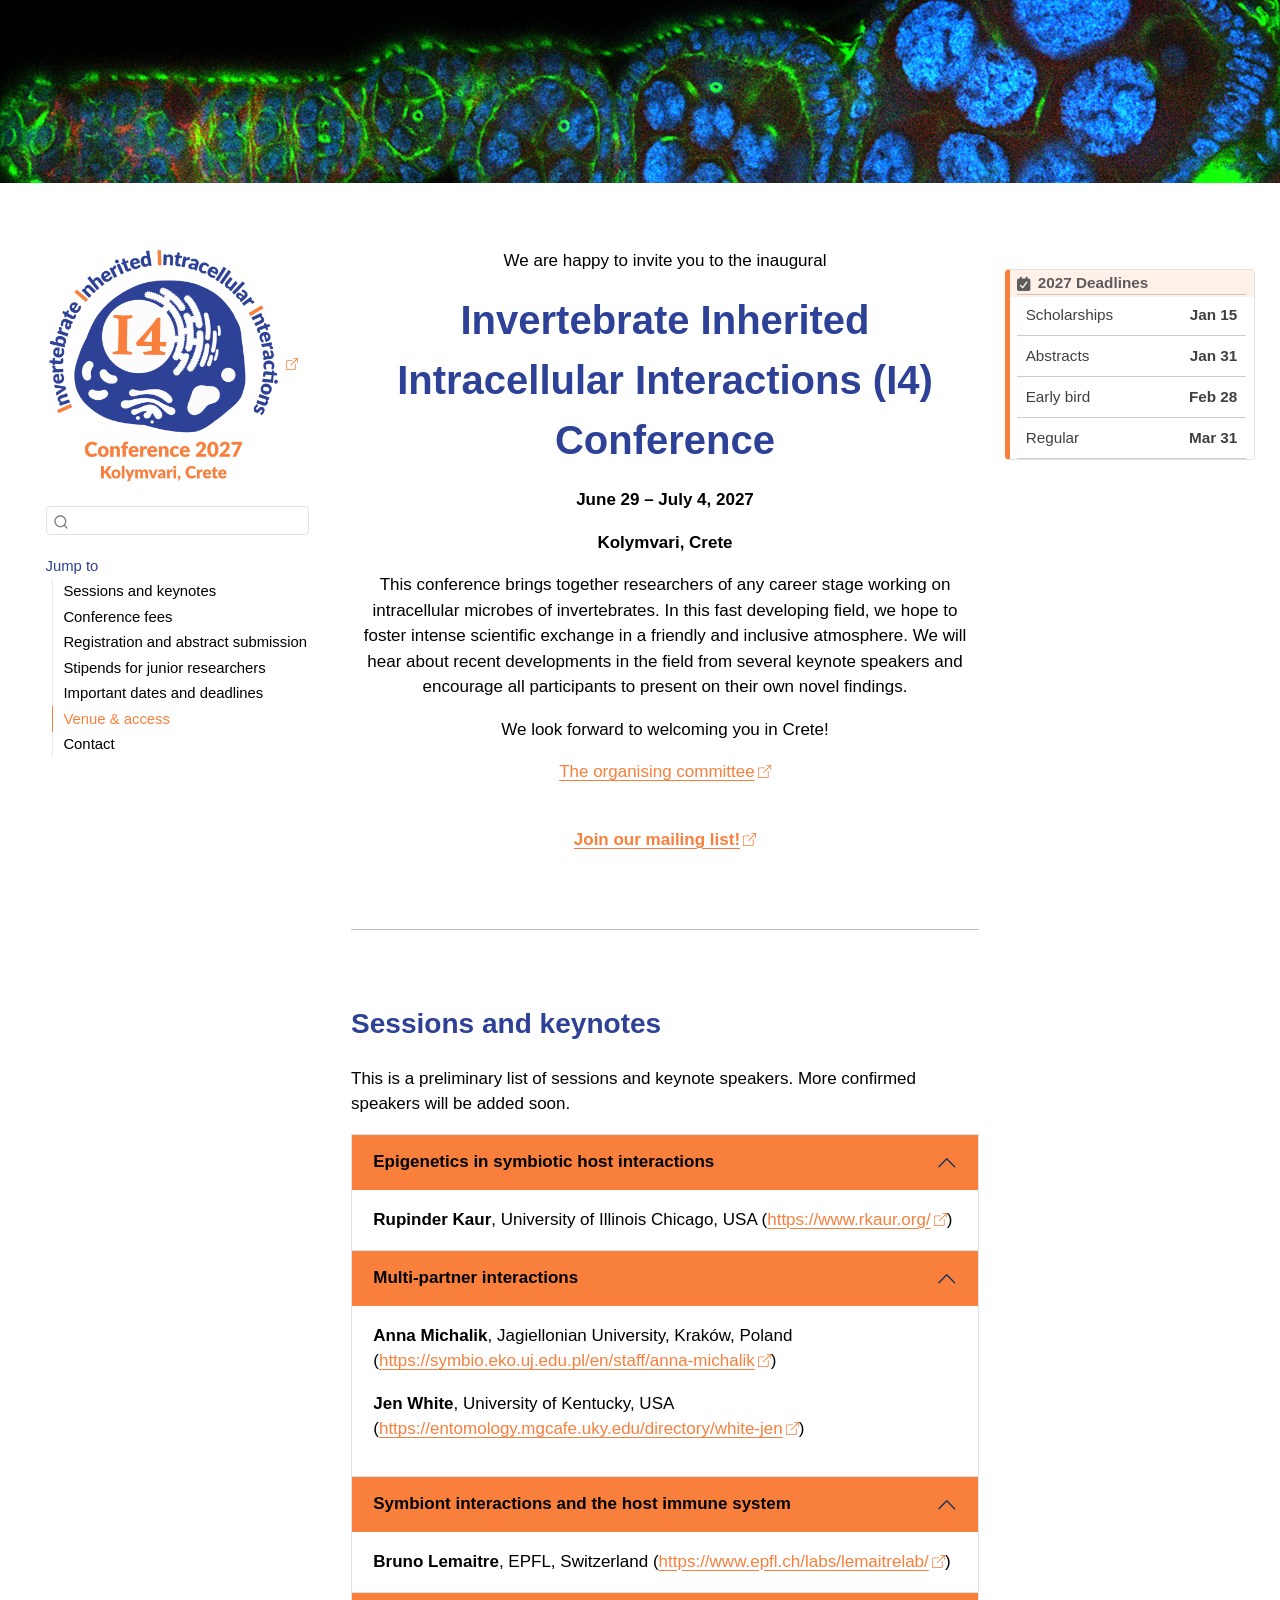
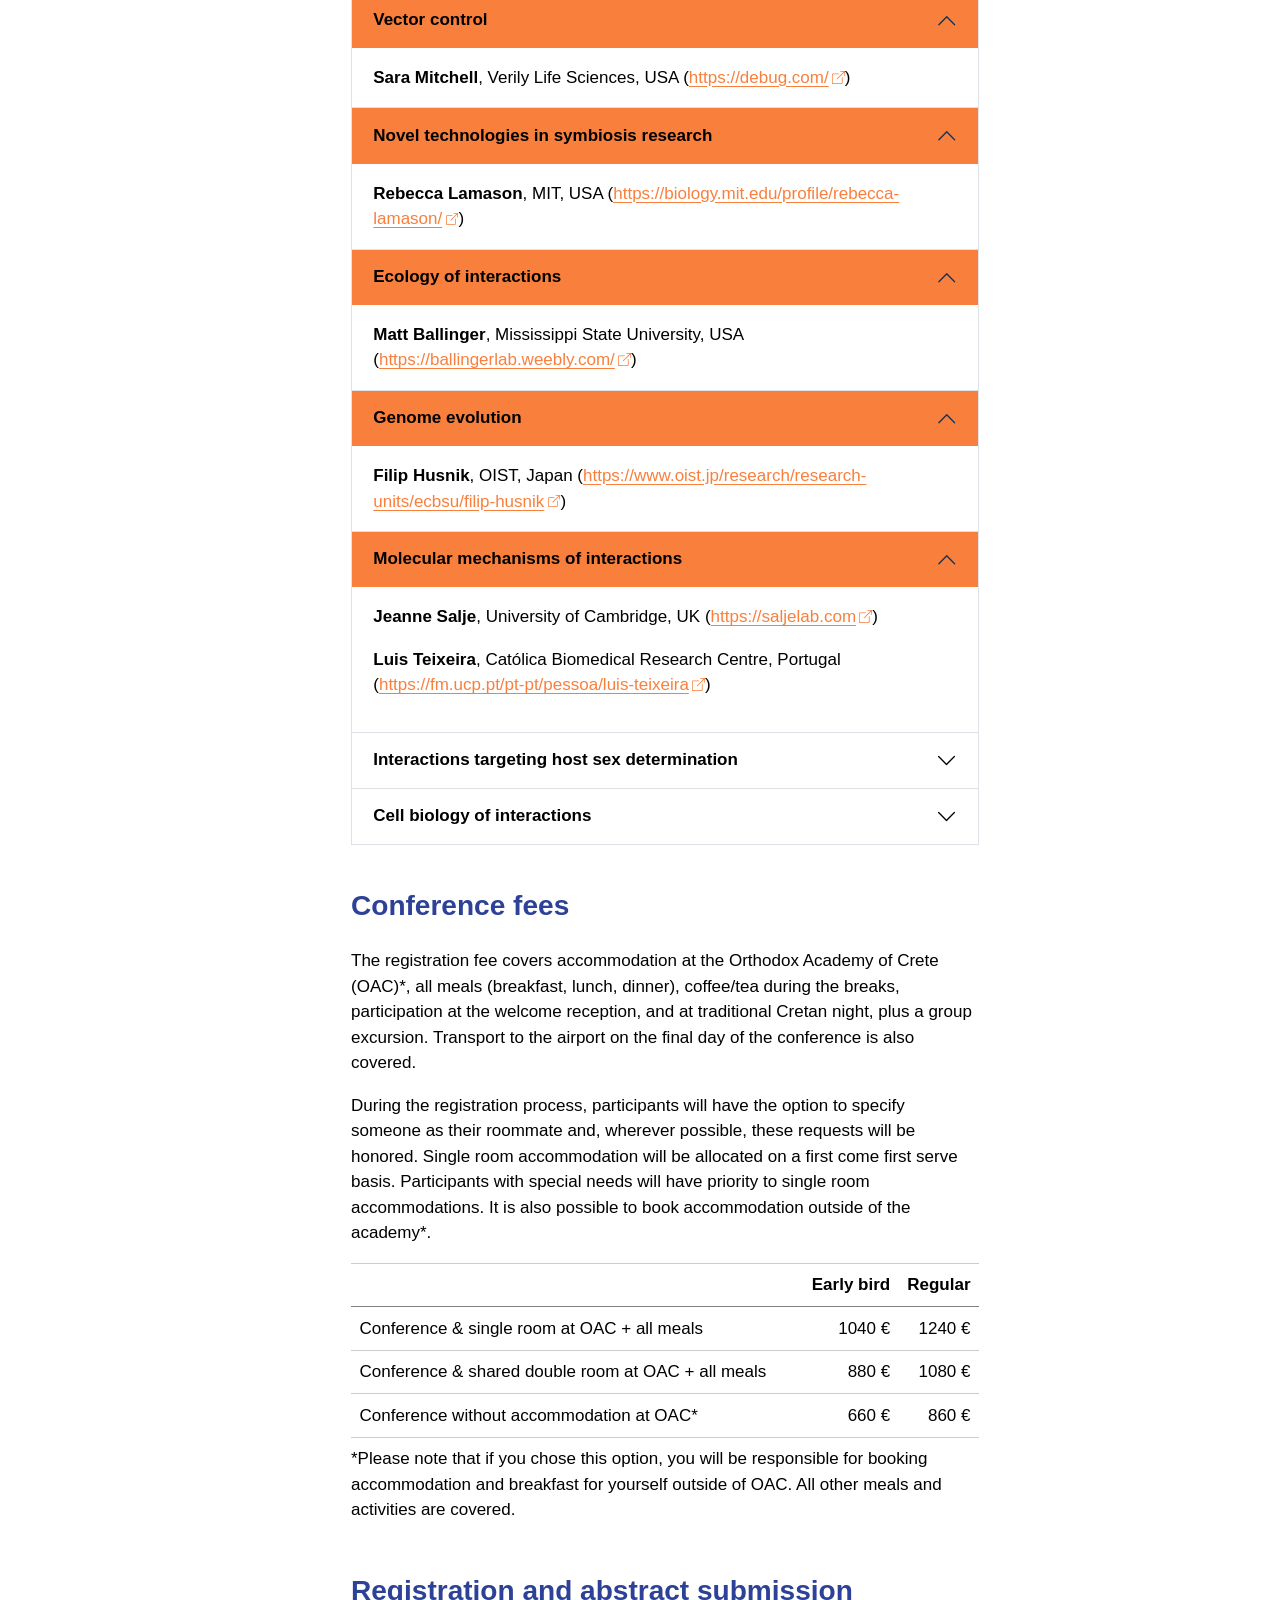
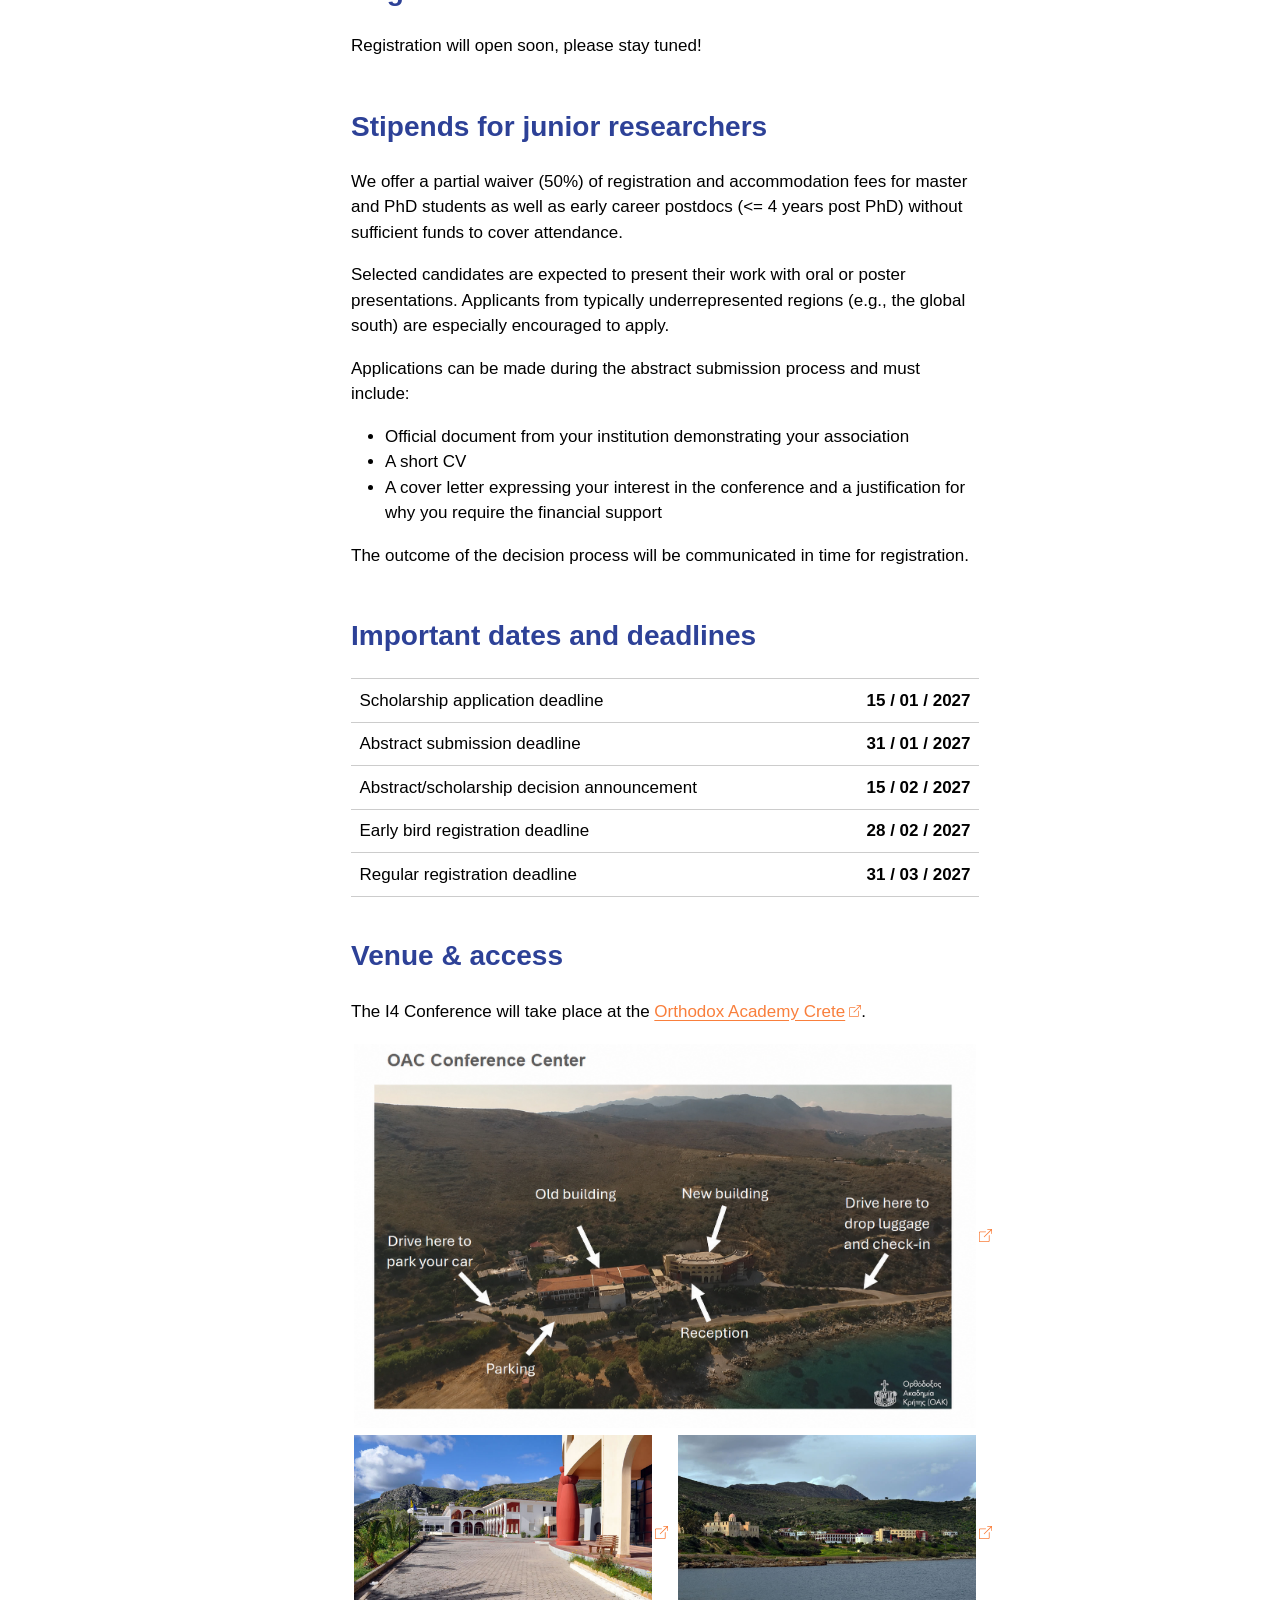
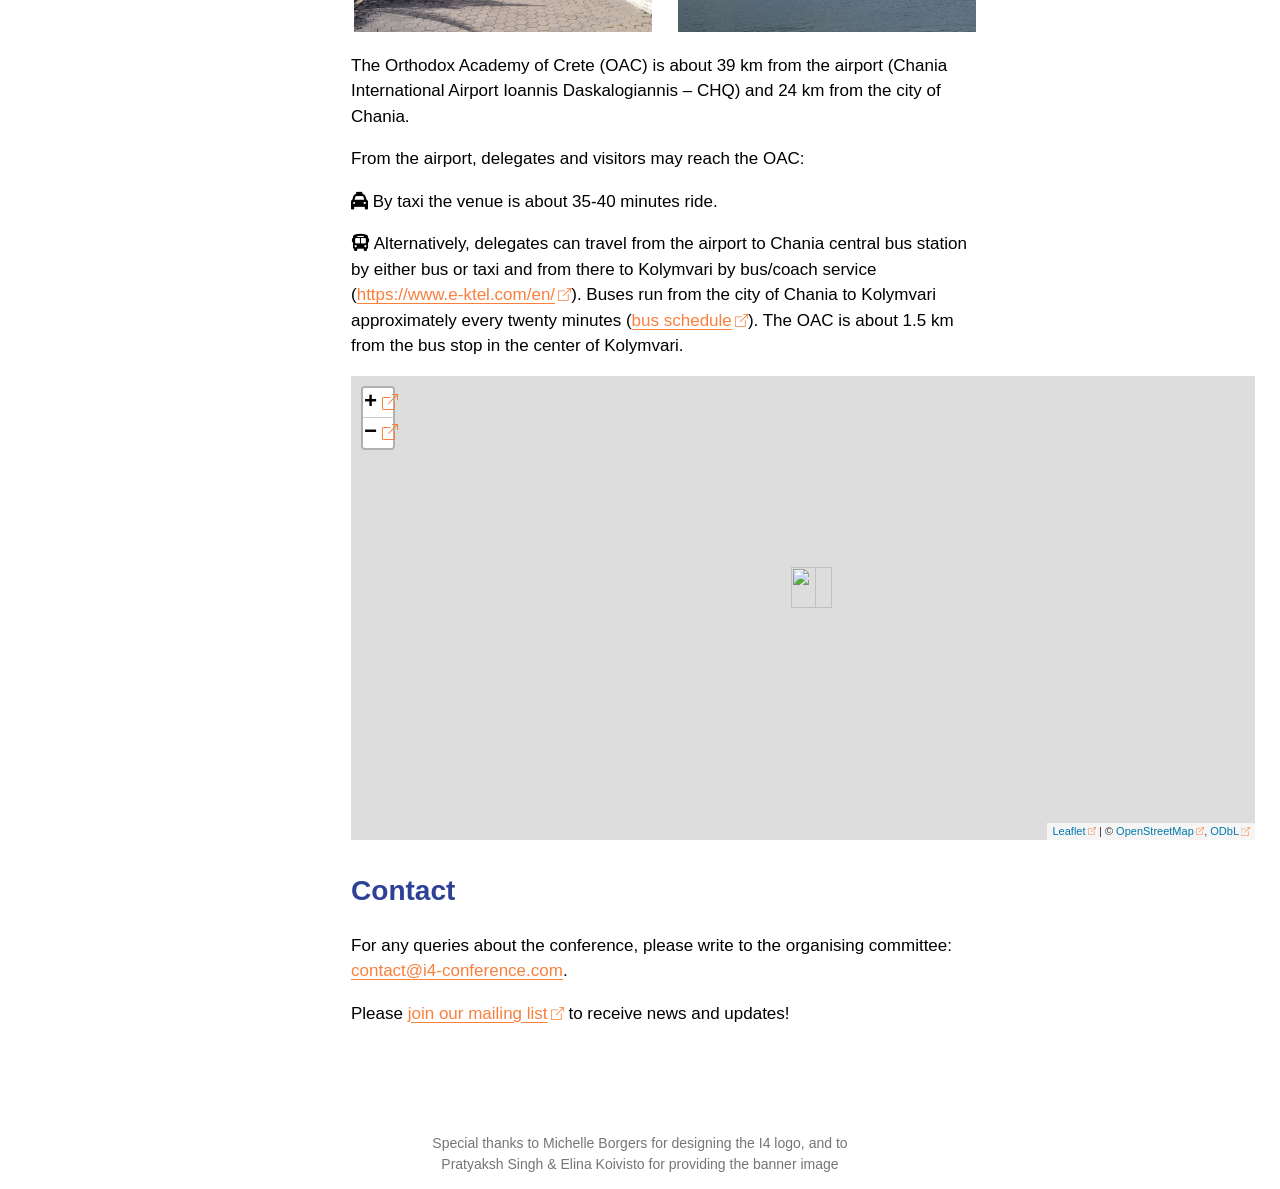
==== commit 6b0e3a41: "Built site for gh-pages" ====
--- a/index.html
+++ b/index.html
@@ -205,7 +205,7 @@
 <p>This conference brings together researchers of any career stage working on intracellular microbes of invertebrates. In this fast developing field, we hope to foster intense scientific exchange in a friendly and inclusive atmosphere. We will hear about recent developments in the field from several keynote speakers and encourage all participants to present on their own novel findings.</p>
 <p>We look forward to welcoming you in Crete!</p>
 <p><a href="#modal-hello" data-bs-target="#modal-hello" data-bs-toggle="modal">The organising committee</a></p>
-<div id="modal-hello" class="modal" tabindex="-1" aria-hidden="true" aria-labelledby="organising-committee">
+<div id="modal-hello" class="modal" tabindex="-1" aria-labelledby="organising-committee" aria-hidden="true">
 <div class="modal-dialog modal-lg">
 <div class="modal-content">
 <div class="modal-header">
@@ -225,6 +225,7 @@
 </div>
 </div>
 </div>
+<p><br> <a href="https://cryptpad.fr/form/#/2/form/view/EKBM5AA7+h16mlsyO0ScXv2nG1jqfQCXWyz501Sx2sU/embed/"><strong>Join our mailing list!</strong></a></p>
 </center>
 
 <div class="no-row-height column-margin column-container"><div class="">
@@ -536,14 +537,15 @@
 <p><i class="fa-solid fa-bus" aria-label="bus"></i> Alternatively, delegates can travel from the airport to Chania central bus station by either bus or taxi and from there to Kolymvari by bus/coach service (<a href="https://www.e-ktel.com/en/">https://www.e-ktel.com/en/</a>). Buses run from the city of Chania to Kolymvari approximately every twenty minutes (<a href="https://www.e-ktel.com/images/announcements/CHANIA_FROM_11-09-2026A.pdf">bus schedule</a>). The OAC is about 1.5 km from the bus stop in the center of Kolymvari.</p>
 <div class="cell page-columns page-full">
 <div class="cell-output-display column-screen-inset-right">
-<div class="leaflet html-widget html-fill-item" id="htmlwidget-48827e1bba4f8239129b" style="width:100%;height:464px;"></div>
-<script type="application/json" data-for="htmlwidget-48827e1bba4f8239129b">{"x":{"options":{"crs":{"crsClass":"L.CRS.EPSG3857","code":null,"proj4def":null,"projectedBounds":null,"options":{}}},"calls":[{"method":"addTiles","args":["https://{s}.tile.openstreetmap.org/{z}/{x}/{y}.png",null,null,{"minZoom":0,"maxZoom":18,"tileSize":256,"subdomains":"abc","errorTileUrl":"","tms":false,"noWrap":false,"zoomOffset":0,"zoomReverse":false,"opacity":1,"zIndex":1,"detectRetina":false,"attribution":"&copy; <a href=\"https://openstreetmap.org/copyright/\">OpenStreetMap<\/a>,  <a href=\"https://opendatacommons.org/licenses/odbl/\">ODbL<\/a>"}]},{"method":"addMarkers","args":[35.55257186486049,23.77671513060156,null,null,null,{"interactive":true,"draggable":false,"keyboard":true,"title":"","alt":"","zIndexOffset":0,"opacity":1,"riseOnHover":false,"riseOffset":250},"Orthodox Academy of Crete",null,null,null,null,{"interactive":false,"permanent":false,"direction":"auto","opacity":1,"offset":[0,0],"textsize":"10px","textOnly":false,"className":"","sticky":true},null]}],"limits":{"lat":[35.55257186486049,35.55257186486049],"lng":[23.77671513060156,23.77671513060156]}},"evals":[],"jsHooks":[]}</script>
+<div class="leaflet html-widget html-fill-item" id="htmlwidget-d7b5b1f3d0cc16e07201" style="width:100%;height:464px;"></div>
+<script type="application/json" data-for="htmlwidget-d7b5b1f3d0cc16e07201">{"x":{"options":{"crs":{"crsClass":"L.CRS.EPSG3857","code":null,"proj4def":null,"projectedBounds":null,"options":{}}},"calls":[{"method":"addTiles","args":["https://{s}.tile.openstreetmap.org/{z}/{x}/{y}.png",null,null,{"minZoom":0,"maxZoom":18,"tileSize":256,"subdomains":"abc","errorTileUrl":"","tms":false,"noWrap":false,"zoomOffset":0,"zoomReverse":false,"opacity":1,"zIndex":1,"detectRetina":false,"attribution":"&copy; <a href=\"https://openstreetmap.org/copyright/\">OpenStreetMap<\/a>,  <a href=\"https://opendatacommons.org/licenses/odbl/\">ODbL<\/a>"}]},{"method":"addMarkers","args":[35.55257186486049,23.77671513060156,null,null,null,{"interactive":true,"draggable":false,"keyboard":true,"title":"","alt":"","zIndexOffset":0,"opacity":1,"riseOnHover":false,"riseOffset":250},"Orthodox Academy of Crete",null,null,null,null,{"interactive":false,"permanent":false,"direction":"auto","opacity":1,"offset":[0,0],"textsize":"10px","textOnly":false,"className":"","sticky":true},null]}],"limits":{"lat":[35.55257186486049,35.55257186486049],"lng":[23.77671513060156,23.77671513060156]}},"evals":[],"jsHooks":[]}</script>
 </div>
 </div>
 </section>
 <section id="contact" class="level2">
 <h2 class="anchored" data-anchor-id="contact">Contact</h2>
 <p>For any queries about the conference, please write to the organising committee: <a href="mailto:contact@i4-conference.com">contact@i4-conference.com</a>.</p>
+<p>Please <a href="https://cryptpad.fr/form/#/2/form/view/EKBM5AA7+h16mlsyO0ScXv2nG1jqfQCXWyz501Sx2sU/embed/">join our mailing list</a> to receive news and updates!</p>
 
 
 </section>
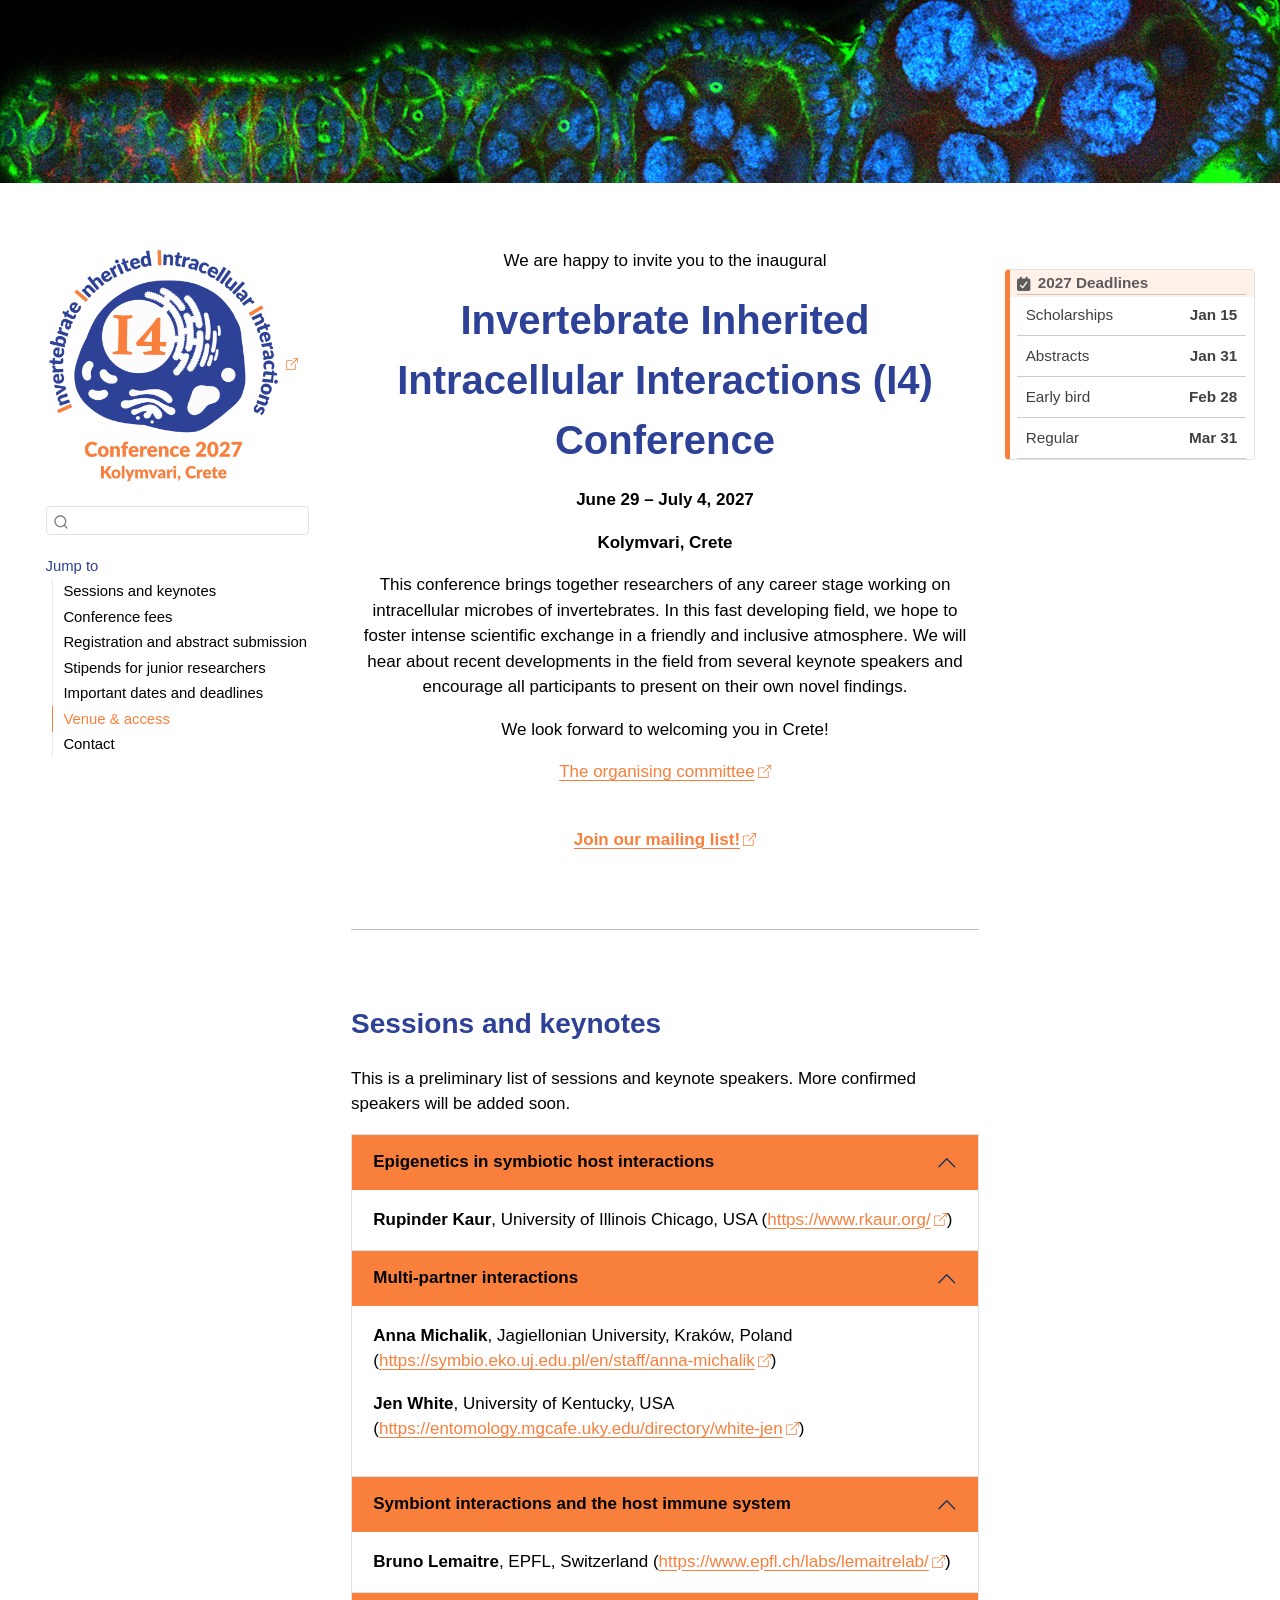
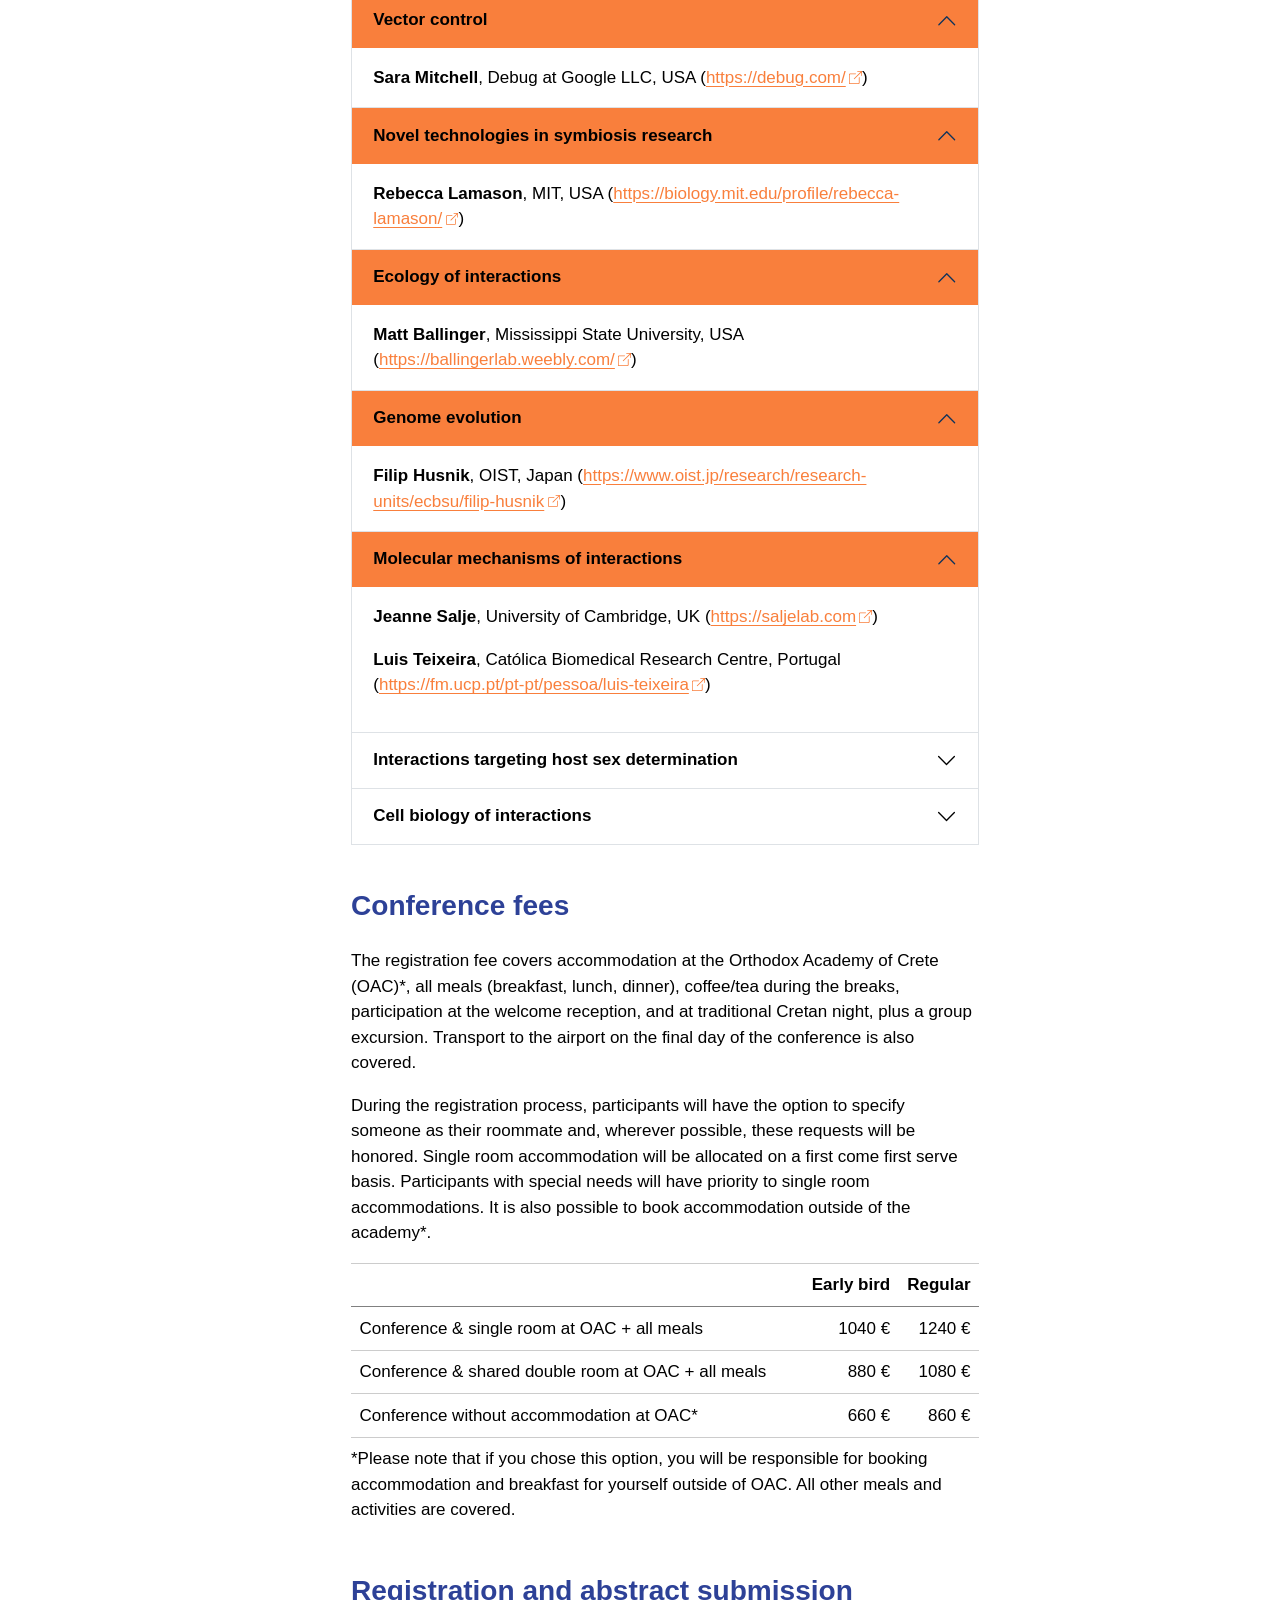
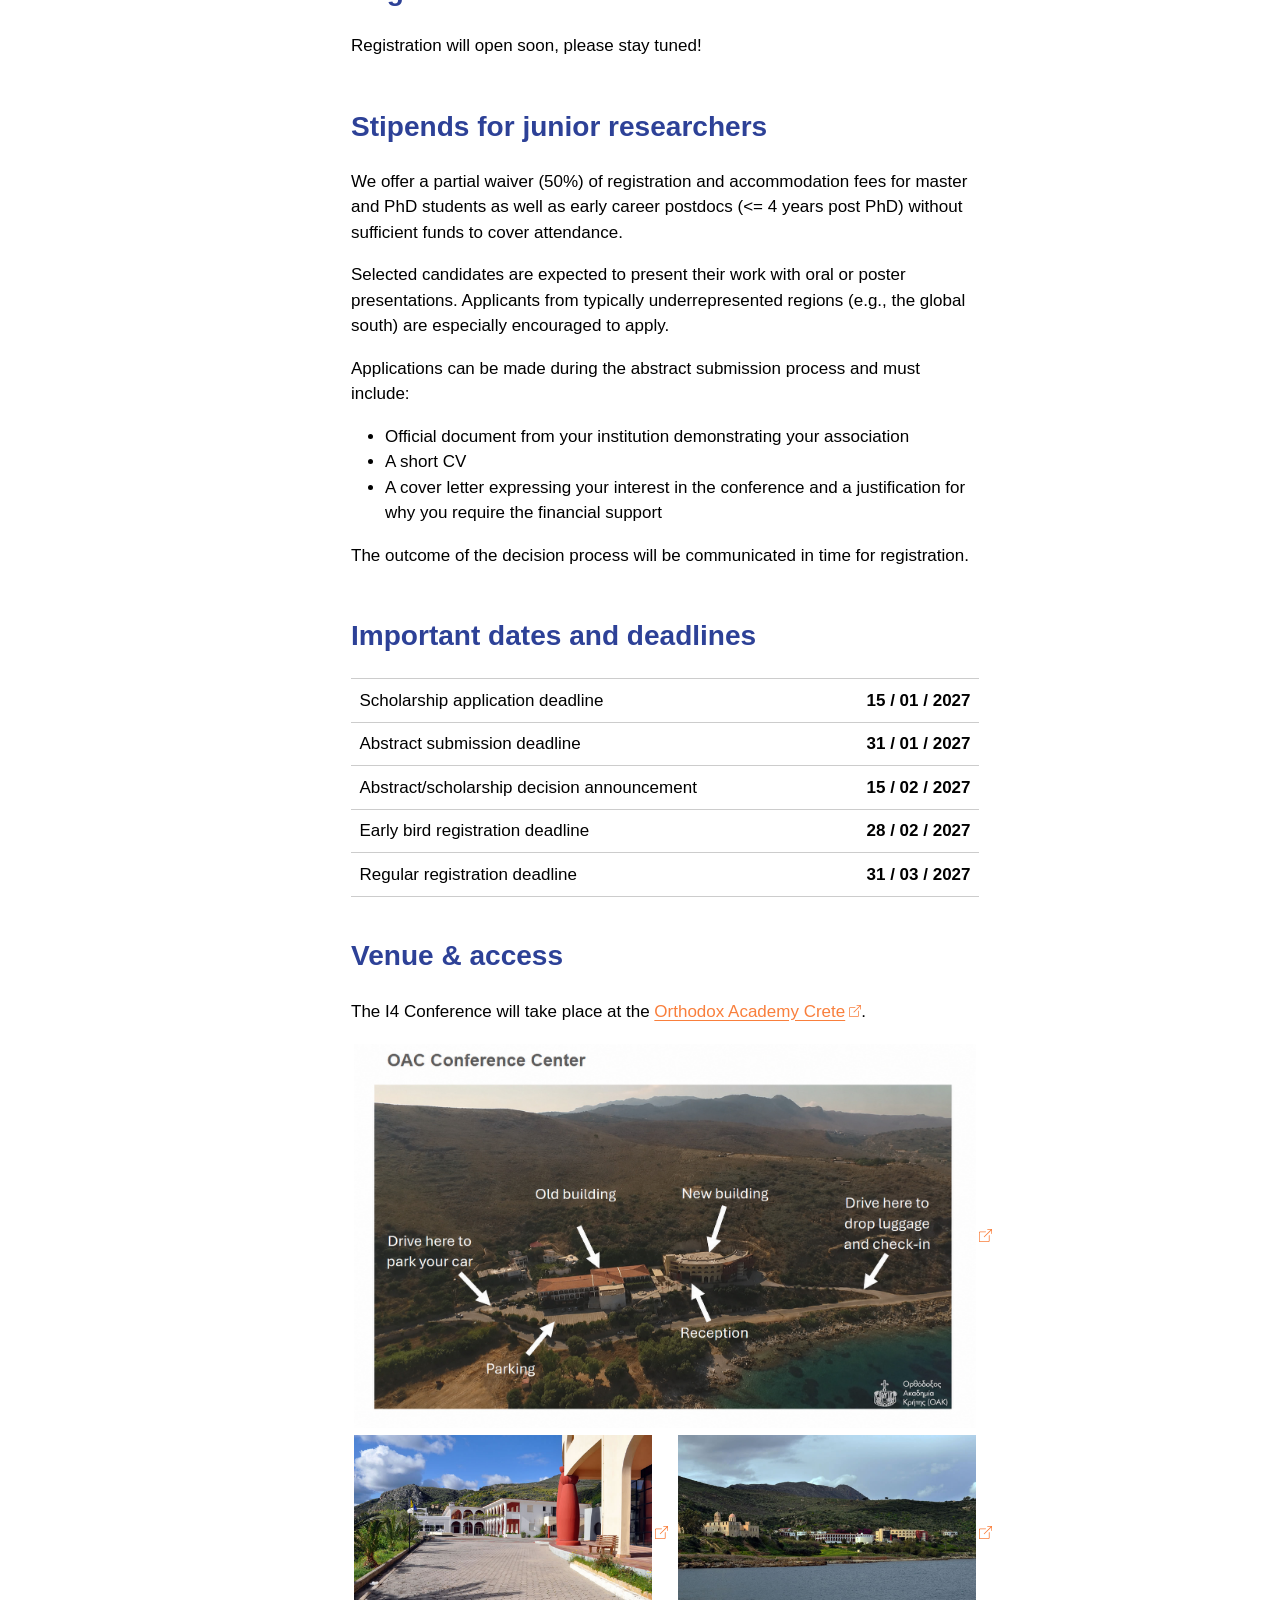
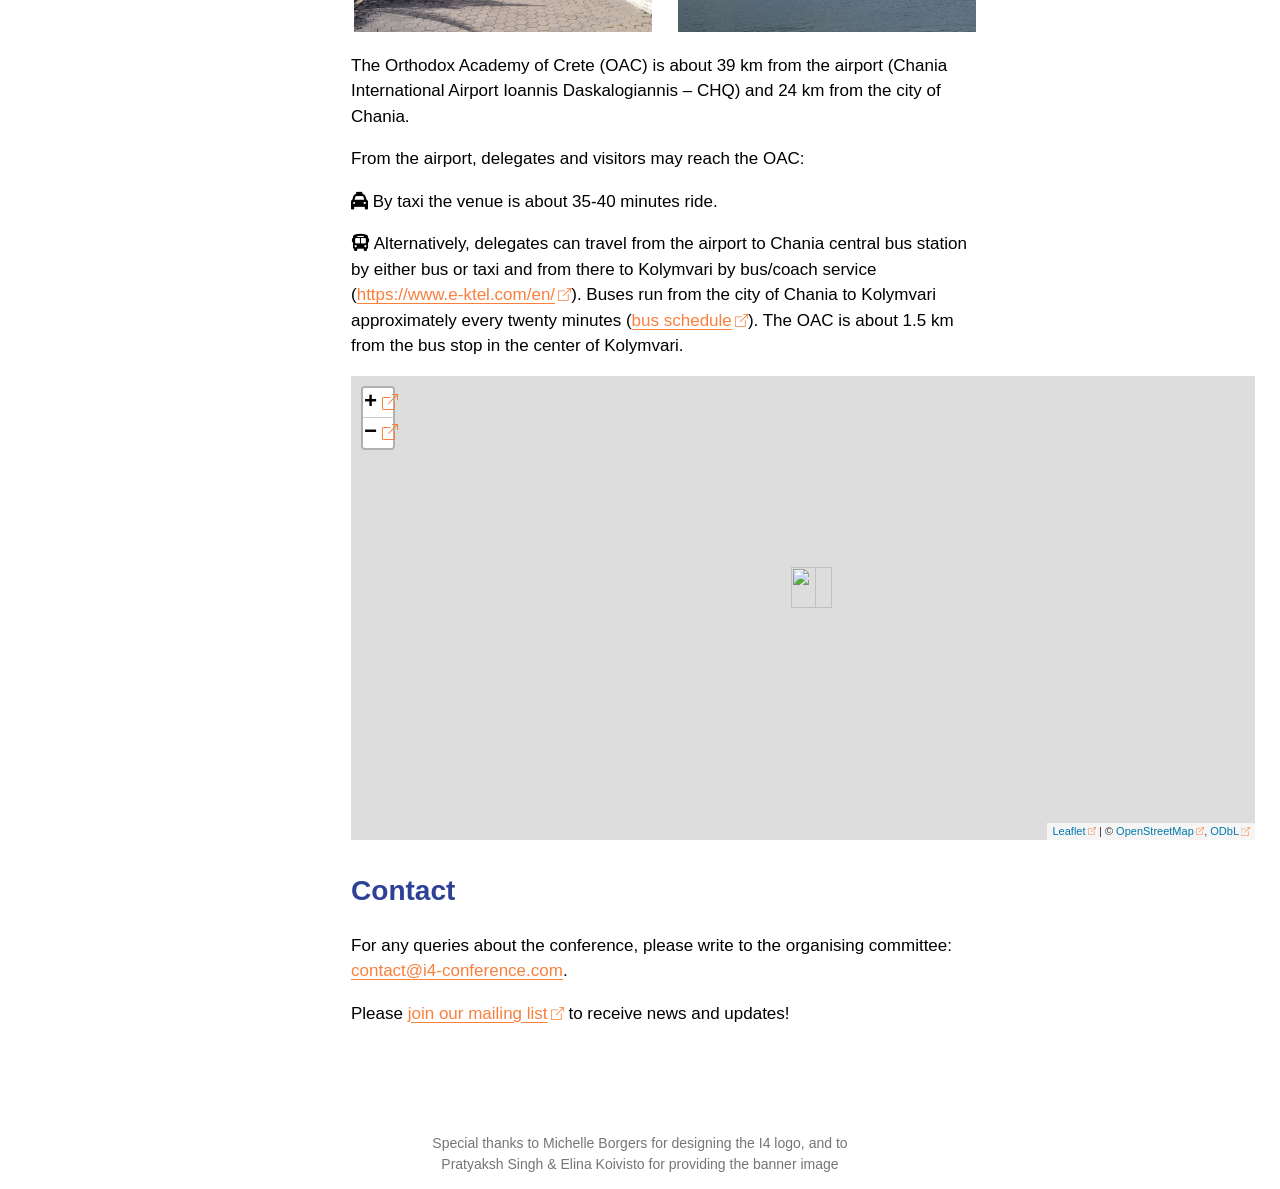
==== commit 968e4af3: "Built site for gh-pages" ====
--- a/index.html
+++ b/index.html
@@ -205,7 +205,7 @@
 <p>This conference brings together researchers of any career stage working on intracellular microbes of invertebrates. In this fast developing field, we hope to foster intense scientific exchange in a friendly and inclusive atmosphere. We will hear about recent developments in the field from several keynote speakers and encourage all participants to present on their own novel findings.</p>
 <p>We look forward to welcoming you in Crete!</p>
 <p><a href="#modal-hello" data-bs-target="#modal-hello" data-bs-toggle="modal">The organising committee</a></p>
-<div id="modal-hello" class="modal" tabindex="-1" aria-labelledby="organising-committee" aria-hidden="true">
+<div id="modal-hello" class="modal" tabindex="-1" aria-hidden="true" aria-labelledby="organising-committee">
 <div class="modal-dialog modal-lg">
 <div class="modal-content">
 <div class="modal-header">
@@ -329,7 +329,7 @@
 <div id="collapse-quarto-accordion-sessions-orcontrolebugcom-4" class="accordion-collapse collapse show" aria-labelledby="heading-quarto-accordion-sessions-orcontrolebugcom-4" data-bs-parent="#quarto-accordion-sessions">
 <div class="accordion-body">
 <div class="accordion-body-content">
-<strong>Sara Mitchell</strong>, Verily Life Sciences, USA (<a href="https://debug.com/">https://debug.com/</a>)
+<strong>Sara Mitchell</strong>, Debug at Google LLC, USA (<a href="https://debug.com/">https://debug.com/</a>)
 </div>
 </div>
 </div>
@@ -537,8 +537,8 @@
 <p><i class="fa-solid fa-bus" aria-label="bus"></i> Alternatively, delegates can travel from the airport to Chania central bus station by either bus or taxi and from there to Kolymvari by bus/coach service (<a href="https://www.e-ktel.com/en/">https://www.e-ktel.com/en/</a>). Buses run from the city of Chania to Kolymvari approximately every twenty minutes (<a href="https://www.e-ktel.com/images/announcements/CHANIA_FROM_11-09-2026A.pdf">bus schedule</a>). The OAC is about 1.5 km from the bus stop in the center of Kolymvari.</p>
 <div class="cell page-columns page-full">
 <div class="cell-output-display column-screen-inset-right">
-<div class="leaflet html-widget html-fill-item" id="htmlwidget-d7b5b1f3d0cc16e07201" style="width:100%;height:464px;"></div>
-<script type="application/json" data-for="htmlwidget-d7b5b1f3d0cc16e07201">{"x":{"options":{"crs":{"crsClass":"L.CRS.EPSG3857","code":null,"proj4def":null,"projectedBounds":null,"options":{}}},"calls":[{"method":"addTiles","args":["https://{s}.tile.openstreetmap.org/{z}/{x}/{y}.png",null,null,{"minZoom":0,"maxZoom":18,"tileSize":256,"subdomains":"abc","errorTileUrl":"","tms":false,"noWrap":false,"zoomOffset":0,"zoomReverse":false,"opacity":1,"zIndex":1,"detectRetina":false,"attribution":"&copy; <a href=\"https://openstreetmap.org/copyright/\">OpenStreetMap<\/a>,  <a href=\"https://opendatacommons.org/licenses/odbl/\">ODbL<\/a>"}]},{"method":"addMarkers","args":[35.55257186486049,23.77671513060156,null,null,null,{"interactive":true,"draggable":false,"keyboard":true,"title":"","alt":"","zIndexOffset":0,"opacity":1,"riseOnHover":false,"riseOffset":250},"Orthodox Academy of Crete",null,null,null,null,{"interactive":false,"permanent":false,"direction":"auto","opacity":1,"offset":[0,0],"textsize":"10px","textOnly":false,"className":"","sticky":true},null]}],"limits":{"lat":[35.55257186486049,35.55257186486049],"lng":[23.77671513060156,23.77671513060156]}},"evals":[],"jsHooks":[]}</script>
+<div class="leaflet html-widget html-fill-item" id="htmlwidget-9998dcd677325c799e38" style="width:100%;height:464px;"></div>
+<script type="application/json" data-for="htmlwidget-9998dcd677325c799e38">{"x":{"options":{"crs":{"crsClass":"L.CRS.EPSG3857","code":null,"proj4def":null,"projectedBounds":null,"options":{}}},"calls":[{"method":"addTiles","args":["https://{s}.tile.openstreetmap.org/{z}/{x}/{y}.png",null,null,{"minZoom":0,"maxZoom":18,"tileSize":256,"subdomains":"abc","errorTileUrl":"","tms":false,"noWrap":false,"zoomOffset":0,"zoomReverse":false,"opacity":1,"zIndex":1,"detectRetina":false,"attribution":"&copy; <a href=\"https://openstreetmap.org/copyright/\">OpenStreetMap<\/a>,  <a href=\"https://opendatacommons.org/licenses/odbl/\">ODbL<\/a>"}]},{"method":"addMarkers","args":[35.55257186486049,23.77671513060156,null,null,null,{"interactive":true,"draggable":false,"keyboard":true,"title":"","alt":"","zIndexOffset":0,"opacity":1,"riseOnHover":false,"riseOffset":250},"Orthodox Academy of Crete",null,null,null,null,{"interactive":false,"permanent":false,"direction":"auto","opacity":1,"offset":[0,0],"textsize":"10px","textOnly":false,"className":"","sticky":true},null]}],"limits":{"lat":[35.55257186486049,35.55257186486049],"lng":[23.77671513060156,23.77671513060156]}},"evals":[],"jsHooks":[]}</script>
 </div>
 </div>
 </section>
